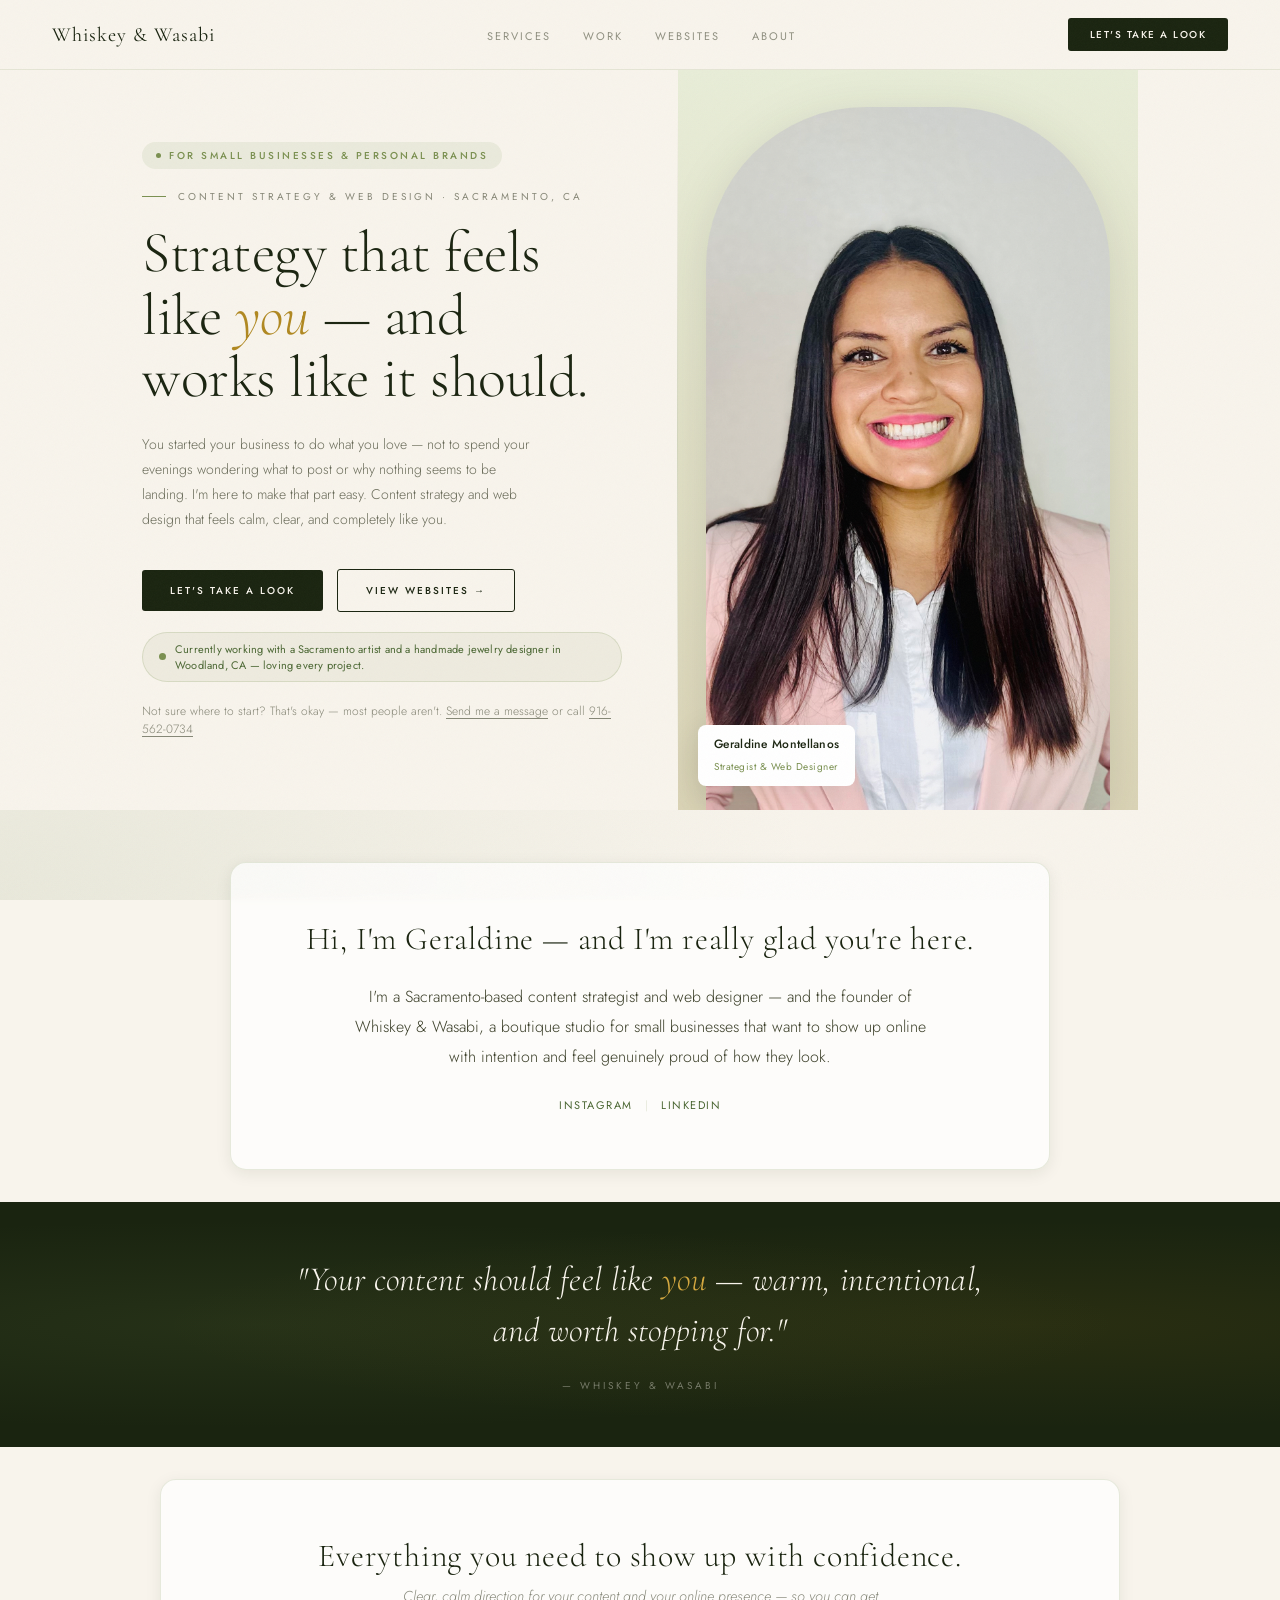
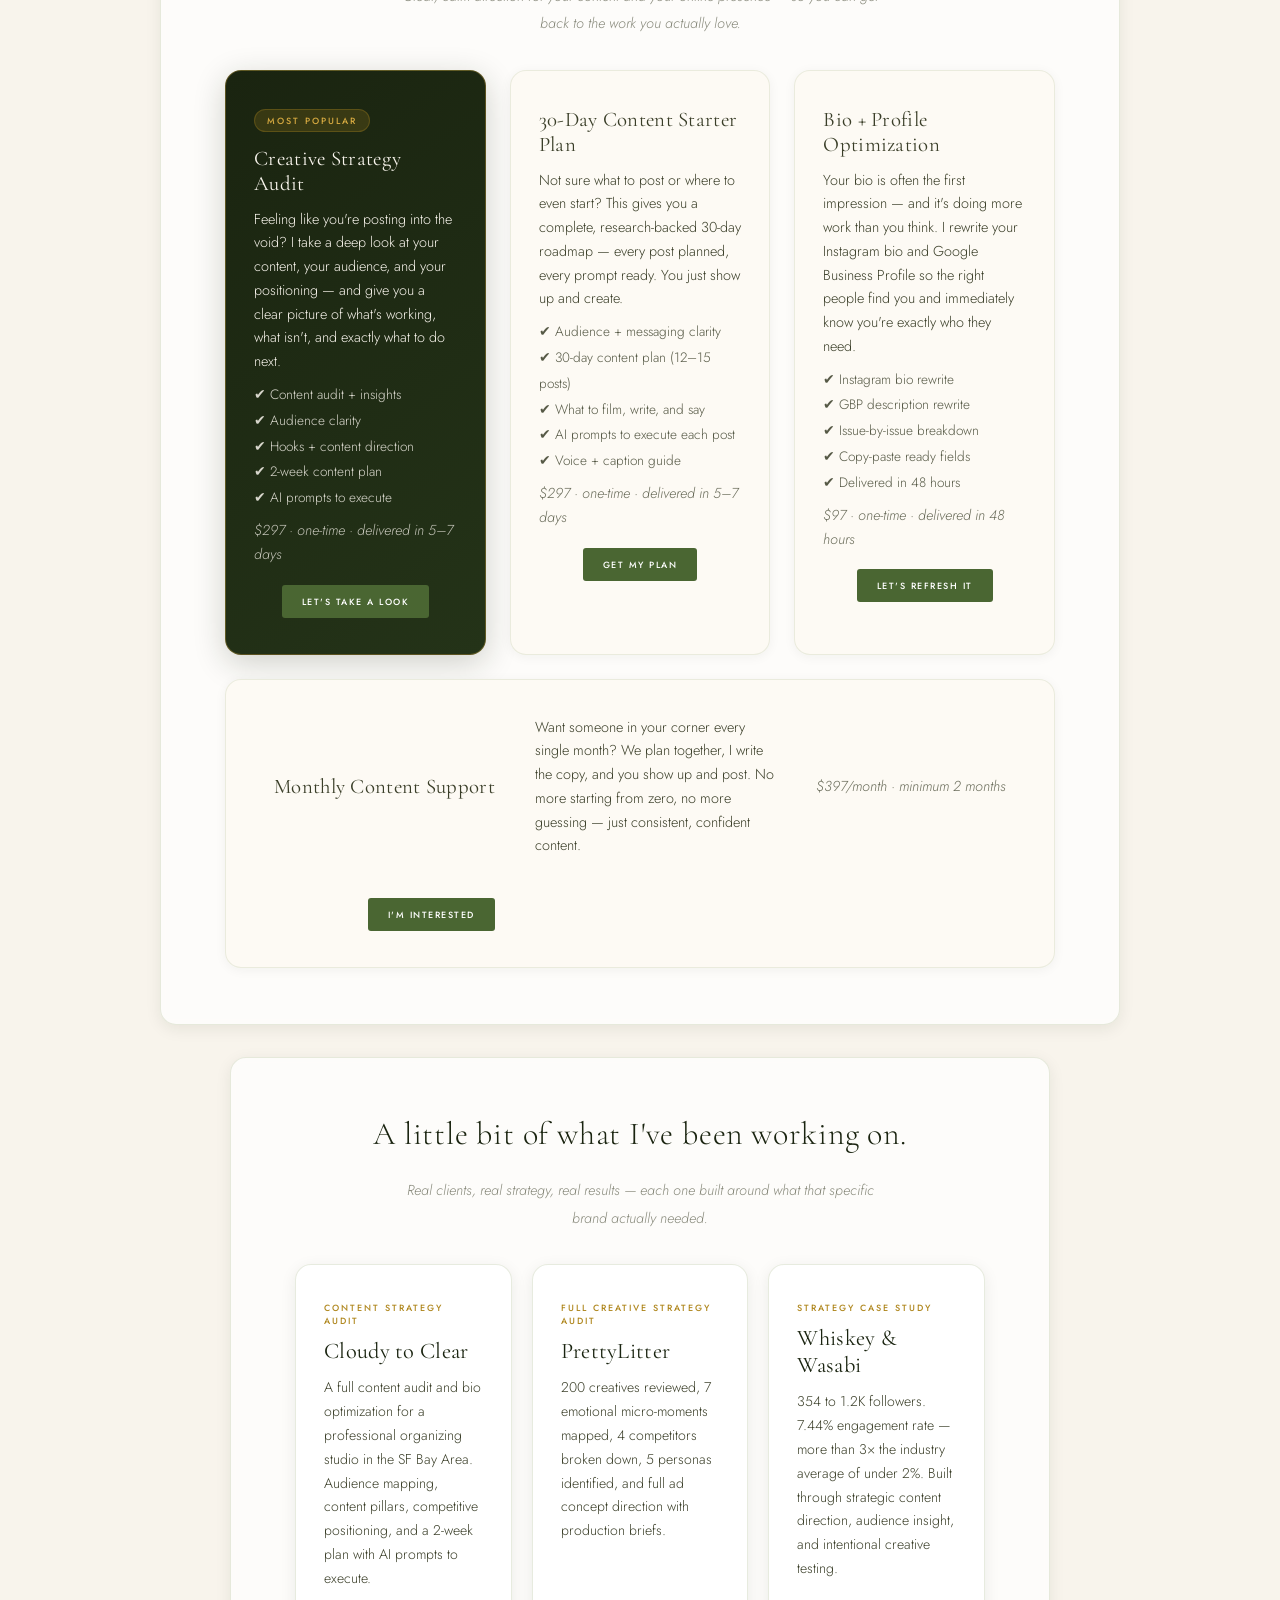
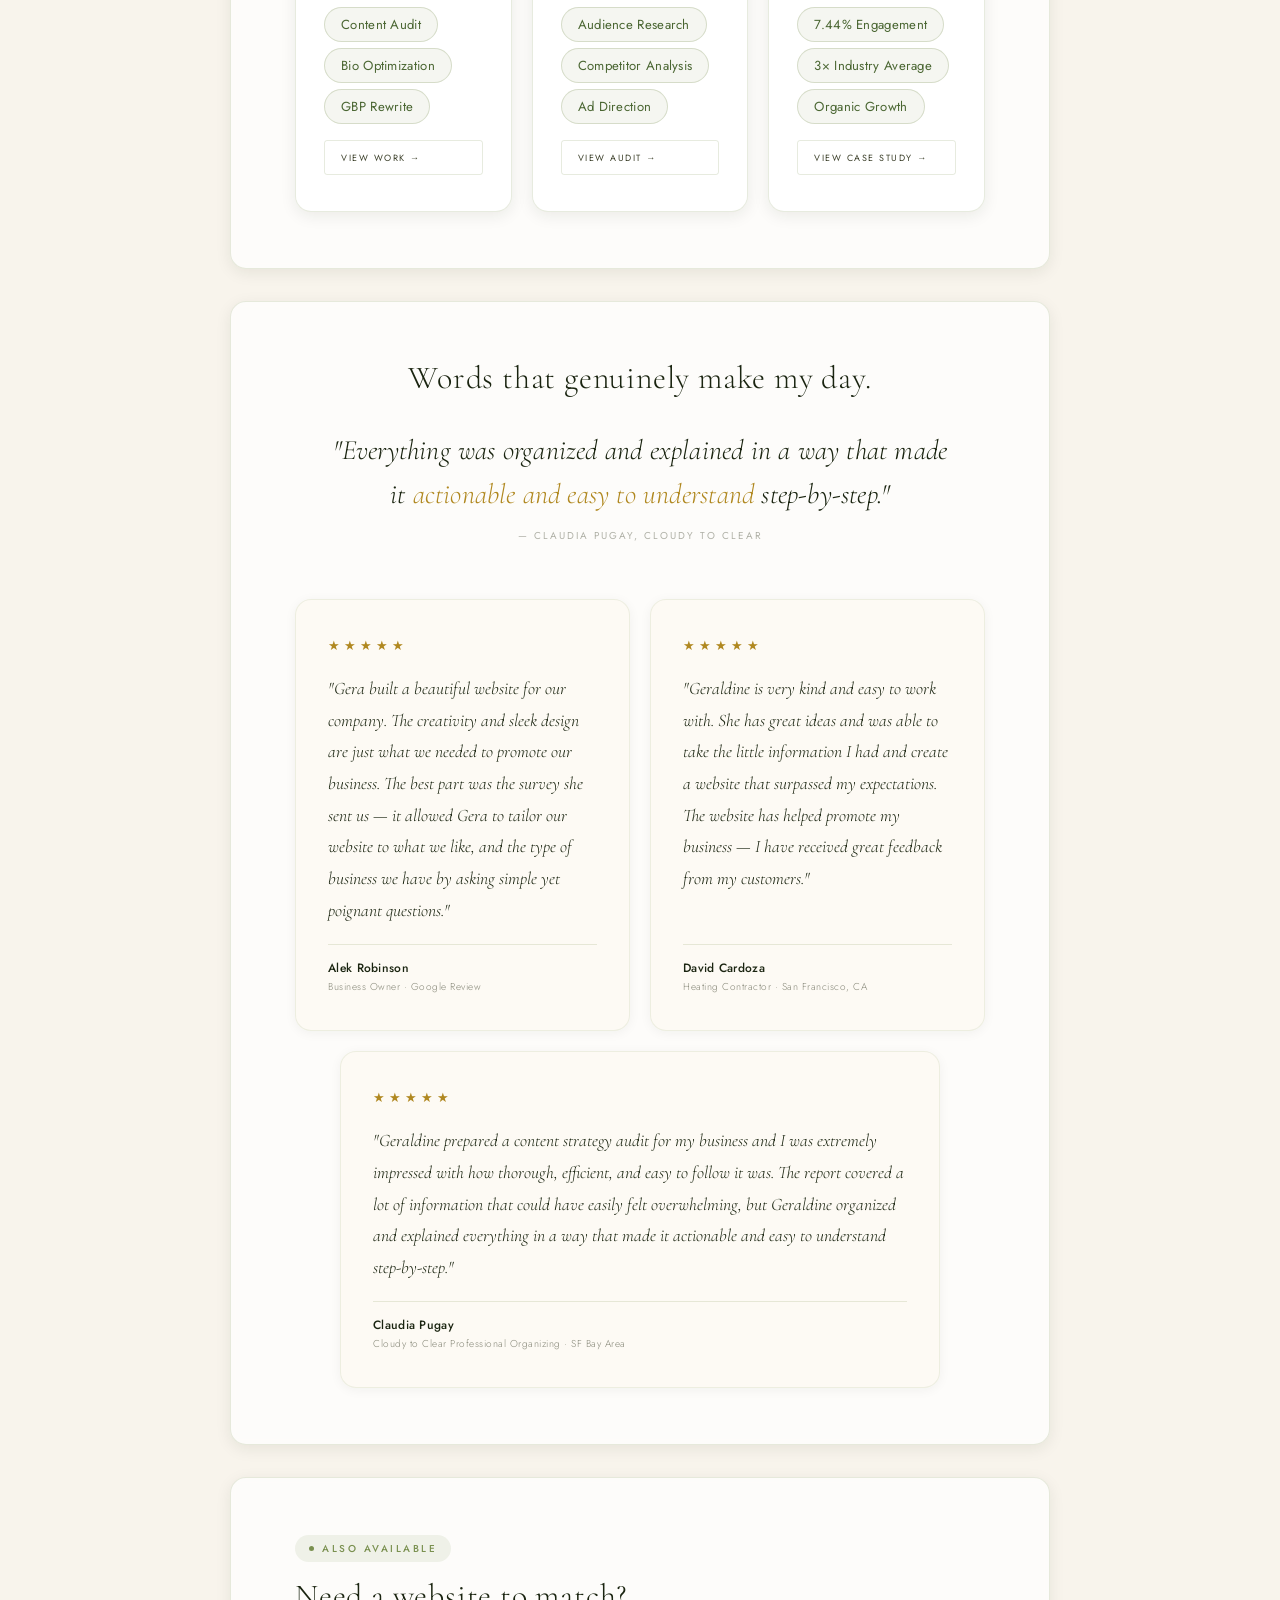
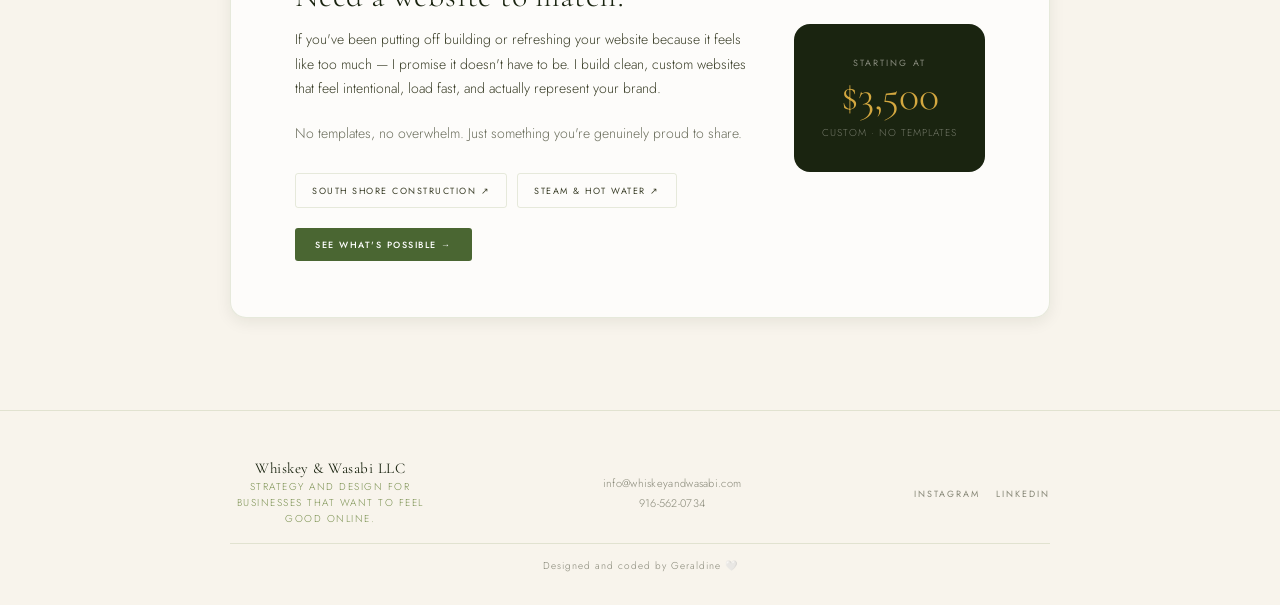
==== index.html @ 9018211c "Add Google Analytics to all pages" ====
<!doctype html>
<html lang="en">
<head>
  <script type="application/ld+json">
    {
      "@context": "https://schema.org",
      "@type": "LocalBusiness",
      "name": "Whiskey & Wasabi LLC",
      "description": "Boutique content strategy studio and web design based in Sacramento, CA.      "url": "https://whiskeyandwasabi.com",
      "telephone": "+19165620734",
      "email": "info@whiskeyandwasabi.com",
      "address": {
        "@type": "PostalAddress",
        "addressLocality": "Sacramento",
        "addressRegion": "CA",
        "addressCountry": "US"
      },
      "founder": {
        "@type": "Person",
        "name": "Geraldine Montellanos"
      },
      "serviceArea": {
        "@type": "GeoCircle",
        "description": "Sacramento, Woodland, Bay Area, and nationwide remote"
      },
      "hasOfferCatalog": {
        "@type": "OfferCatalog",
        "name": "Services",
        "itemListElement": [
          {"@type": "Offer", "itemOffered": {"@type": "Service", "name": "Creative Strategy Audit", "price": "297", "priceCurrency": "USD"}},
          {"@type": "Offer", "itemOffered": {"@type": "Service", "name": "30-Day Content Starter Plan", "price": "297", "priceCurrency": "USD"}},
          {"@type": "Offer", "itemOffered": {"@type": "Service", "name": "Bio + Profile Optimization", "price": "97", "priceCurrency": "USD"}},
          {"@type": "Offer", "itemOffered": {"@type": "Service", "name": "Custom Website Design", "price": "3500", "priceCurrency": "USD"}}
        ]
      },
      "aggregateRating": {
        "@type": "AggregateRating",
        "ratingValue": "5",
        "reviewCount": "3"
      }
    }
    </script>
    
  <!-- Google Analytics -->
  <script async src="https://www.googletagmanager.com/gtag/js?id=G-5S310H4D9G"></script>
  <script>
    window.dataLayer = window.dataLayer || [];
    function gtag() { dataLayer.push(arguments); }
    gtag('js', new Date());
    gtag('config', 'G-5S310H4D9G');
  </script>

  <meta charset="UTF-8">
  <meta name="viewport" content="width=device-width, initial-scale=1.0">
  <title>Whiskey &amp; Wasabi — Content Strategy &amp; Web Design Studio | Sacramento, CA</title>

  <meta name="description" content="Geraldine Montellanos is a content strategist and web designer helping small businesses show up online with clarity and confidence. Services include content strategy audits, 30-day content plans, Instagram bio optimization, Google Business Profile rewrites, and custom HTML website design. Based in Sacramento, CA — serving local businesses in Sacramento, Woodland, the Bay Area, and clients remotely nationwide.">
  <meta name="keywords" content="content strategist Sacramento, web designer Sacramento, content strategy audit, social media strategy for small business, 30-day content plan, Instagram bio optimization, Google Business Profile optimization, custom website design Sacramento, small business web designer, content strategy Sacramento CA, web design Woodland CA, Sacramento content strategy studio, content direction, creative strategy, small business marketing Sacramento">
  <meta name="author" content="Geraldine Montellanos">
  <meta name="robots" content="index, follow">
  <link rel="canonical" href="https://whiskeyandwasabi.com/">

  <meta property="og:title" content="Whiskey & Wasabi — Content Strategy &amp; Web Design Studio">
  <meta property="og:description" content="Warm, clear, and thoughtful content strategy and web design for small businesses. Based in Sacramento, CA — serving clients nationwide.">
  <meta property="og:image" content="https://whiskeyandwasabi.com/images/geraldine.jpg">
  <meta property="og:url" content="https://whiskeyandwasabi.com/">
  <meta property="og:type" content="website">
  <meta property="og:site_name" content="Whiskey & Wasabi">

  <meta name="twitter:card" content="summary_large_image">
  <meta name="twitter:title" content="Whiskey & Wasabi — Content Strategy &amp; Web Design Studio">
  <meta name="twitter:description" content="Warm, clear content strategy and web design for small businesses. Based in Sacramento, CA.">
  <meta name="twitter:image" content="https://whiskeyandwasabi.com/images/geraldine.jpg">

  <link rel="stylesheet" href="css/master.css">
  <link href="https://fonts.googleapis.com/css2?family=Cormorant+Garamond:ital,wght@0,300;0,400;0,600;1,300;1,400;1,600&family=Jost:wght@200;300;400;500;600&display=swap" rel="stylesheet">
  <link rel="icon" href="images/favicon.png" type="image/png">
</head>

<body>
  <div class="page-loader" id="pageLoader">
    <p class="loader-logo">Whiskey &amp; Wasabi</p>
    <div class="loader-line"></div>
    <p class="loader-tagline">Content Strategy &amp; Web Design</p>
  </div>
  <!-- Nav -->
  <nav class="nav">
    <a href="index.html" class="nav-logo">Whiskey &amp; Wasabi</a>
    <ul class="nav-links">
      <li><a href="#services">Services</a></li>
      <li><a href="#work">Work</a></li>
      <li><a href="websites/">Websites</a></li>
      <li><a href="#welcome">About</a></li>
    </ul>
    <a href="https://forms.gle/ZJWmmA3vGbg9NNjC9" target="_blank" rel="noopener" class="nav-cta">Let's Take a Look</a>
  </nav>

  <!-- Hero -->
  <header class="header">
    <div class="hero-split">

      <div class="hero-text">
        <div class="tag-pill">
          <span class="dot"></span> For Small Businesses &amp; Personal Brands
        </div>
        <span class="eyebrow">Content Strategy &amp; Web Design · Sacramento, CA</span>
        <h1>Strategy that feels<br>like <em>you</em> — and<br>works like it should.</h1>
        <p class="hero-sub">
          You started your business to do what you love — not to spend your evenings
          wondering what to post or why nothing seems to be landing. I'm here to
          make that part easy. Content strategy and web design that feels calm,
          clear, and completely like you.
        </p>
        <div class="hero-buttons">
          <a href="https://forms.gle/ZJWmmA3vGbg9NNjC9" target="_blank" rel="noopener" class="btn-primary">Let's Take a Look</a>
          <a href="websites/" class="btn-outline-dark">View Websites →</a>
        </div>
        <div class="momentum-note">
          <span class="momentum-dot"></span>
          Currently working with a Sacramento artist and a handmade jewelry designer in Woodland, CA — loving every project.
        </div>
        <p class="hero-note">
          Not sure where to start? That's okay — most people aren't.
          <a href="mailto:info@whiskeyandwasabi.com?subject=Quick%20Question">Send me a message</a> or call <a href="tel:9165620734">916-562-0734</a>
        </p>
      </div>

      <div class="hero-photo">
        <img src="images/geraldine.jpg" alt="Geraldine Montellanos — Content Strategist &amp; Web Designer based in Sacramento CA">
        <div class="name-tag">
          <strong>Geraldine Montellanos</strong>
          <span>Strategist &amp; Web Designer</span>
        </div>
      </div>

    </div>
  </header>

  <main class="main">

    <!-- About -->
    <section class="box" id="welcome">
      <h2 class="welcome">Hi, I'm Geraldine — and I'm really glad you're here.</h2>
      <div class="paragraph">
        I'm a Sacramento-based content strategist and web designer — and the founder of Whiskey & Wasabi, a boutique studio for small businesses that want to show up online with intention and feel genuinely proud of how they look.</div>
      <div class="social-links">
        <a href="https://instagram.com/geraldinemontellanos" target="_blank" rel="noopener">Instagram</a>
        <span class="divider">|</span>
        <a href="https://www.linkedin.com/in/geraldine-montellanos-722b462b3" target="_blank" rel="noopener">LinkedIn</a>
      </div>
    </section>
    <div class="quote-strip">
      <blockquote>
        "Your content should feel like <em>you</em> — warm, intentional,<br>and worth stopping for."
      </blockquote>
      <cite>— Whiskey &amp; Wasabi</cite>
    </div>
    <!-- Services -->
    <section class="services" id="services">
      <div class="services-container">
        <h2 class="welcome">Everything you need to show up with confidence.</h2>
        <p class="paragraph subtext">
          Clear, calm direction for your content and your online presence — so you can get back to the work you actually love.
        </p>
        <div class="packages">

          <div class="package highlight">
            <div class="badge">Most Popular</div>
            <h3>Creative Strategy Audit</h3>
            <p>Feeling like you're posting into the void? I take a deep look at your content, your audience, and your positioning — and give you a clear picture of what's working, what isn't, and exactly what to do next.</p>
            <p class="checklist">
              ✔ Content audit + insights<br>
              ✔ Audience clarity<br>
              ✔ Hooks + content direction<br>
              ✔ 2-week content plan<br>
              ✔ AI prompts to execute
            </p>
            <p class="package-note">$297 · one-time · delivered in 5–7 days</p>
            <div class="package-buttons">
              <a href="https://forms.gle/ZJWmmA3vGbg9NNjC9" target="_blank" rel="noopener" class="btn-package-primary">Let's Take a Look</a>
            </div>
          </div>

          <div class="package">
            <h3>30-Day Content Starter Plan</h3>
            <p>Not sure what to post or where to even start? This gives you a complete, research-backed 30-day roadmap — every post planned, every prompt ready. You just show up and create.</p>
            <p class="checklist">
              ✔ Audience + messaging clarity<br>
              ✔ 30-day content plan (12–15 posts)<br>
              ✔ What to film, write, and say<br>
              ✔ AI prompts to execute each post<br>
              ✔ Voice + caption guide
            </p>
            <p class="package-note">$297 · one-time · delivered in 5–7 days</p>
            <div class="package-buttons">
              <a href="https://forms.gle/4HX5rk4W6iGX9PcTA" target="_blank" rel="noopener" class="btn-package-primary">Get My Plan</a>
            </div>
          </div>

          <div class="package">
            <h3>Bio + Profile Optimization</h3>
            <p>Your bio is often the first impression — and it's doing more work than you think. I rewrite your Instagram bio and Google Business Profile so the right people find you and immediately know you're exactly who they need.</p>
            <p class="checklist">
              ✔ Instagram bio rewrite<br>
              ✔ GBP description rewrite<br>
              ✔ Issue-by-issue breakdown<br>
              ✔ Copy-paste ready fields<br>
              ✔ Delivered in 48 hours
            </p>
            <p class="package-note">$97 · one-time · delivered in 48 hours</p>
            <div class="package-buttons">
              <a href="https://forms.gle/pCAesGhUM1mY4GKF7" target="_blank" rel="noopener" class="btn-package-primary">Let's Refresh It</a>
            </div>
          </div>

          <div class="package">
            <h3>Monthly Content Support</h3>
            <p>Want someone in your corner every single month? We plan together, I write the copy, and you show up and post. No more starting from zero, no more guessing — just consistent, confident content.</p>
            <p class="checklist">
              ✔ Monthly strategy + content plan<br>
              ✔ Captions written in your voice<br>
              ✔ Hooks for every post<br>
              ✔ Monthly strategy check-in call<br>
              ✔ Ongoing performance adjustments
            </p>
            <p class="package-note">$397/month · minimum 2 months</p>
            <div class="package-buttons">
              <a href="https://forms.gle/ZJWmmA3vGbg9NNjC9" target="_blank" rel="noopener" class="btn-package-primary">I'm Interested</a>
            </div>
          </div>

        </div>
      </div>
    </section>

    <!-- Work -->
    <section class="box" id="work">
      <h2 class="welcome">A little bit of what I've been working on.</h2>
      <p class="paragraph subtext">Real clients, real strategy, real results — each one built around what that specific brand actually needed.</p>
      <div class="work-grid">

        <div class="work-card">
          <div class="work-card-label">Content Strategy Audit</div>
          <h3 class="work-card-title">Cloudy to Clear</h3>
          <p class="work-card-desc">A full content audit and bio optimization for a professional organizing studio in the SF Bay Area. Audience mapping, content pillars, competitive positioning, and a 2-week plan with AI prompts to execute.</p>
          <div class="work-card-tags">
            <span class="strategy-pill">Content Audit</span>
            <span class="strategy-pill">Bio Optimization</span>
            <span class="strategy-pill">GBP Rewrite</span>
          </div>
          <a href="cloudy-to-clear.html" class="btn-package-secondary" style="display:inline-block; margin-top:16px;">View Work →</a>
        </div>

        <div class="work-card">
          <div class="work-card-label">Full Creative Strategy Audit</div>
          <h3 class="work-card-title">PrettyLitter</h3>
          <p class="work-card-desc">200 creatives reviewed, 7 emotional micro-moments mapped, 4 competitors broken down, 5 personas identified, and full ad concept direction with production briefs.</p>
          <div class="work-card-tags">
            <span class="strategy-pill">Audience Research</span>
            <span class="strategy-pill">Competitor Analysis</span>
            <span class="strategy-pill">Ad Direction</span>
          </div>
          <a href="pretty-litter.html" class="btn-package-secondary" style="display:inline-block; margin-top:16px;">View Audit →</a>
        </div>

        <div class="work-card">
          <div class="work-card-label">Strategy Case Study</div>
          <h3 class="work-card-title">Whiskey &amp; Wasabi</h3>
          <p class="work-card-desc">354 to 1.2K followers. 7.44% engagement rate — more than 3× the industry average of under 2%. Built through strategic content direction, audience insight, and intentional creative testing.</p>
          <div class="work-card-tags">
            <span class="strategy-pill">7.44% Engagement</span>
            <span class="strategy-pill">3× Industry Average</span>
            <span class="strategy-pill">Organic Growth</span>
          </div>
          <a href="case-study.html" class="btn-package-secondary" style="display:inline-block; margin-top:16px;">View Case Study →</a>
        </div>

      </div>
    </section>

    <!-- Testimonials -->
    <section class="box" id="testimonials">
      <h2 class="welcome">Words that genuinely make my day.</h2>
      <div class="pull-quote">
        <p>"Everything was organized and explained in a way that made it <em>actionable and easy to understand</em> step-by-step."</p>
        <span class="pull-quote-attr">— Claudia Pugay, Cloudy to Clear</span>
      </div>
      <div class="testimonial-grid">

        <div class="testimonial-card">
          <div class="testimonial-stars">★★★★★</div>
          <p class="testimonial-quote">"Gera built a beautiful website for our company. The creativity and sleek design are just what we needed to promote our business. The best part was the survey she sent us — it allowed Gera to tailor our website to what we like, and the type of business we have by asking simple yet poignant questions."</p>
          <div class="testimonial-author">
            <p class="testimonial-name">Alek Robinson</p>
            <p class="testimonial-title">Business Owner · Google Review</p>
          </div>
        </div>

        <div class="testimonial-card">
          <div class="testimonial-stars">★★★★★</div>
          <p class="testimonial-quote">"Geraldine is very kind and easy to work with. She has great ideas and was able to take the little information I had and create a website that surpassed my expectations. The website has helped promote my business — I have received great feedback from my customers."</p>
          <div class="testimonial-author">
            <p class="testimonial-name">David Cardoza</p>
            <p class="testimonial-title">Heating Contractor · San Francisco, CA</p>
          </div>
        </div>

        <div class="testimonial-card">
          <div class="testimonial-stars">★★★★★</div>
          <p class="testimonial-quote">"Geraldine prepared a content strategy audit for my business and I was extremely impressed with how thorough, efficient, and easy to follow it was. The report covered a lot of information that could have easily felt overwhelming, but Geraldine organized and explained everything in a way that made it actionable and easy to understand step-by-step."</p>
          <div class="testimonial-author">
            <p class="testimonial-name">Claudia Pugay</p>
            <p class="testimonial-title">Cloudy to Clear Professional Organizing · SF Bay Area</p>
          </div>
        </div>

      </div>
    </section>

    <!-- Web Design Teaser -->
    <section class="box" id="web-design">
      <div class="web-design-inner">
        <div class="web-design-text">
          <div class="tag-pill" style="margin-bottom:14px;">
            <span class="dot"></span> Also Available
          </div>
          <h2 class="welcome" style="text-align:left; margin-bottom:12px;">Need a website to match?</h2>
          <p style="font-size:14px; font-weight:300; line-height:1.75; color:var(--text); margin-bottom:20px;">
            If you've been putting off building or refreshing your website because it feels like too much — I promise it doesn't have to be. I build clean, custom websites that feel intentional, load fast, and actually represent your brand.
          </p>
          <p style="font-size:14px; font-weight:300; line-height:1.75; color:var(--text); margin-bottom:28px; opacity:0.75;">
            No templates, no overwhelm. Just something you're genuinely proud to share.
          </p>
          <div style="display:flex; gap:10px; flex-wrap:wrap; margin-bottom:20px;">
            <a href="https://southshore2019.com" target="_blank" rel="noopener" class="btn-package-secondary">South Shore Construction ↗</a>
            <a href="https://steamandhotwater.com" target="_blank" rel="noopener" class="btn-package-secondary">Steam &amp; Hot Water ↗</a>
          </div>
          <a href="websites/" class="btn-package-primary">See what's possible →</a>
        </div>
        <div class="web-design-price">
          <div class="price-block">
            <p class="price-label">Starting at</p>
            <p class="price-number">$3,500</p>
            <p class="price-sub">Custom · No templates</p>
          </div>
        </div>
      </div>
    </section>

  </main>

  <footer class="footer">
    <div class="footer-inner">
      <div class="footer-brand">
        <p class="footer-name">Whiskey &amp; Wasabi LLC</p>
        <p class="footer-tagline">Strategy and design for businesses that want to feel good online.</p>
      </div>
      <div class="footer-contact">
        <a href="mailto:info@whiskeyandwasabi.com">info@whiskeyandwasabi.com</a>
        <a href="tel:9165620734">916-562-0734</a>
      </div>
      <div class="footer-links-row">
        <a href="https://instagram.com/geraldinemontellanos" target="_blank" rel="noopener">Instagram</a>
        <a href="https://www.linkedin.com/in/geraldine-montellanos-722b462b3" target="_blank" rel="noopener">LinkedIn</a>
      </div>
    </div>
    <p class="footer-credit">Designed and coded by Geraldine 🤍</p>
  </footer>

  <script src="js/main.js"></script>
  <script>
    window.addEventListener('load', function() {
      const loader = document.getElementById('pageLoader');
      setTimeout(function() {
        loader.classList.add('hidden');
      }, 1400);
    });
  </script>
</body>
</html>
---- css/master.css ----
/* ============================================
   WHISKEY & WASABI — master.css
   Palette: Sage + Honey Marble
   Fonts: Cormorant Garamond (display) + Jost (body)
   ============================================ */

/* -----------------------------
   CSS Variables
----------------------------- */
:root {
  --cream:       #F8F4EC;
  --cream-dark:  #EFE9DC;
  --sage:        #7A9050;
  --sage-light:  #a8be80;
  --sage-dark:   #4a6632;
  --honey:       #B08820;
  --honey-light: #D4A840;
  --dark:        #1a2410;
  --text:        #3a3e28;
  --muted:       rgba(58, 62, 40, 0.6);
  --card-bg:     rgba(255, 255, 255, 0.72);
  --card-border: rgba(122, 144, 80, 0.18);
  --shadow-sm:   0 4px 16px rgba(26, 36, 16, 0.08);
  --shadow-md:   0 8px 32px rgba(26, 36, 16, 0.12);
  --shadow-lg:   0 20px 60px rgba(26, 36, 16, 0.14);
  --radius:      16px;
  --radius-sm:   8px;
}

/* -----------------------------
   Global Reset
----------------------------- */
*, *::before, *::after {
  box-sizing: border-box;
  margin: 0;
  padding: 0;
}

/* -----------------------------
   Base
----------------------------- */
html { scroll-behavior: smooth; }

body {
  font-family: 'Jost', sans-serif;
  font-weight: 300;
  background-color: var(--cream);
  background-image:
    radial-gradient(ellipse at 95% 0%, rgba(180, 160, 80, 0.14) 0%, transparent 40%),
    radial-gradient(ellipse at 0% 100%, rgba(100, 130, 70, 0.1) 0%, transparent 45%);
  background-attachment: fixed;
  color: var(--text);
  display: flex;
  flex-direction: column;
  min-height: 100vh;
  position: relative;
}

a { color: inherit; text-decoration: none; }

/* -----------------------------
   Paper Texture Overlay
----------------------------- */
body::before {
  content: '';
  position: fixed;
  inset: 0;
  pointer-events: none;
  z-index: 9998;
  opacity: 0.032;
  background-image: url("data:image/svg+xml,%3Csvg viewBox='0 0 512 512' xmlns='http://www.w3.org/2000/svg'%3E%3Cfilter id='grain'%3E%3CfeTurbulence type='fractalNoise' baseFrequency='0.75' numOctaves='4' stitchTiles='stitch'/%3E%3C/filter%3E%3Crect width='100%25' height='100%25' filter='url(%23grain)'/%3E%3C/svg%3E");
  background-size: 256px;
  background-repeat: repeat;
}

/* -----------------------------
   Page Loader
----------------------------- */
.page-loader {
  position: fixed;
  inset: 0;
  background: #F8F4EC;
  z-index: 9999;
  display: flex;
  flex-direction: column;
  align-items: center;
  justify-content: center;
  gap: 12px;
  transition: opacity 0.6s ease, visibility 0.6s ease;
}

.page-loader.hidden {
  opacity: 0;
  visibility: hidden;
  pointer-events: none;
}

.loader-logo {
  font-family: 'Cormorant Garamond', serif;
  font-size: 28px;
  font-weight: 300;
  color: #1a2410;
  letter-spacing: 2px;
  opacity: 0;
  animation: loaderFadeIn 0.8s ease 0.2s forwards;
}

.loader-tagline {
  font-family: 'Jost', sans-serif;
  font-size: 9px;
  font-weight: 400;
  letter-spacing: 4px;
  text-transform: uppercase;
  color: #7A9050;
  opacity: 0;
  animation: loaderFadeIn 0.8s ease 0.5s forwards;
}

.loader-line {
  width: 0;
  height: 1px;
  background: linear-gradient(to right, #7A9050, #B08820);
  animation: loaderLine 0.8s ease 0.3s forwards;
  margin-top: 4px;
}

@keyframes loaderFadeIn {
  from { opacity: 0; transform: translateY(6px); }
  to   { opacity: 1; transform: translateY(0); }
}

@keyframes loaderLine {
  from { width: 0; }
  to   { width: 120px; }
}

/* -----------------------------
   Navigation
----------------------------- */
.nav {
  display: flex;
  align-items: center;
  justify-content: space-between;
  padding: 18px 52px;
  background: var(--cream);
  border-bottom: 1px solid rgba(122, 144, 80, 0.15);
  position: sticky;
  top: 0;
  z-index: 100;
  backdrop-filter: blur(8px);
}

.nav-logo {
  font-family: 'Cormorant Garamond', serif;
  font-size: 20px;
  font-weight: 400;
  letter-spacing: 1px;
  color: var(--dark);
}

.nav-links {
  display: flex;
  gap: 32px;
  list-style: none;
}

.nav-links a {
  font-size: 11px;
  font-weight: 400;
  letter-spacing: 2px;
  text-transform: uppercase;
  color: var(--text);
  opacity: 0.55;
  transition: opacity 0.2s;
}

.nav-links a:hover { opacity: 1; }

.nav-cta {
  font-size: 10px;
  font-weight: 500;
  letter-spacing: 1.5px;
  text-transform: uppercase;
  padding: 9px 22px;
  background: var(--dark);
  color: var(--cream);
  border-radius: 3px;
  transition: background 0.2s, transform 0.2s;
}

.nav-cta:hover {
  background: var(--sage-dark);
  transform: translateY(-1px);
}

/* -----------------------------
   Hero Split
----------------------------- */
.header {
  width: 100%;
  background: var(--cream);
}

.hero-split {
  display: grid;
  grid-template-columns: 1fr 460px;
  min-height: 560px;
  max-width: 1100px;
  margin: 0 auto;
  padding: 0 52px;
  gap: 0;
}

.hero-text {
  padding: 72px 52px 72px 0;
  display: flex;
  flex-direction: column;
  justify-content: center;
  position: relative;
}

.hero-text::after {
  content: '';
  position: absolute;
  top: 40px;
  bottom: 40px;
  right: 0;
  width: 1px;
  background: linear-gradient(to bottom, transparent, rgba(122,144,80,0.3), transparent);
}

.tag-pill {
  display: inline-flex;
  align-items: center;
  gap: 8px;
  font-size: 10px;
  font-weight: 500;
  letter-spacing: 2.5px;
  text-transform: uppercase;
  color: var(--sage);
  background: rgba(122, 144, 80, 0.1);
  padding: 6px 14px;
  border-radius: 30px;
  margin-bottom: 20px;
  width: fit-content;
}

.dot {
  width: 5px;
  height: 5px;
  background: var(--sage);
  border-radius: 50%;
  display: inline-block;
}

.eyebrow {
  font-size: 10px;
  font-weight: 400;
  letter-spacing: 3px;
  text-transform: uppercase;
  color: var(--muted);
  margin-bottom: 18px;
  display: flex;
  align-items: center;
  gap: 12px;
}

.eyebrow::before {
  content: '';
  display: block;
  width: 24px;
  height: 1px;
  background: var(--sage);
  flex-shrink: 0;
}

.hero-text h1 {
  font-family: 'Cormorant Garamond', serif;
  font-size: 58px;
  font-weight: 300;
  line-height: 1.08;
  color: var(--dark);
  margin-bottom: 22px;
  letter-spacing: -0.5px;
}

.hero-text h1 em {
  font-style: italic;
  color: var(--honey);
  font-weight: 300;
}

.hero-sub {
  font-size: 14px;
  font-weight: 300;
  line-height: 1.8;
  color: var(--text);
  opacity: 0.75;
  max-width: 400px;
  margin-bottom: 36px;
}

.hero-buttons {
  display: flex;
  gap: 14px;
  flex-wrap: wrap;
  align-items: center;
  margin-bottom: 20px;
}

.hero-buttons .btn-ghost {
  opacity: 0.75;
  padding: 13px 4px;
  border-bottom: 1px solid var(--text);
}

.hero-buttons .btn-ghost:hover {
  opacity: 1;
  color: var(--sage-dark);
  border-bottom-color: var(--sage-dark);
}

.hero-note {
  font-size: 12px;
  color: var(--muted);
  margin-top: 4px;
}

.hero-note a {
  text-decoration: underline;
  text-underline-offset: 3px;
  transition: color 0.2s;
}

.hero-note a:hover { color: var(--sage-dark); }

.hero-secondary-link {
  font-size: 11px;
  font-weight: 300;
  color: var(--muted);
  margin-bottom: 16px;
  letter-spacing: 0.3px;
}

.hero-secondary-link a {
  text-decoration: underline;
  text-underline-offset: 3px;
  color: var(--sage-dark);
  transition: color 0.2s;
}

.hero-secondary-link a:hover { color: var(--honey); }

/* Hero photo panel */
.hero-photo {
  position: relative;
  display: flex;
  align-items: flex-end;
  justify-content: center;
  overflow: hidden;
  background: linear-gradient(180deg, #E8EDD8 0%, #DDD6B8 100%);
}

.hero-photo img {
  width: 88%;
  height: 95%;
  object-fit: cover;
  object-position: top center;
  border-radius: 160px 160px 0 0;
  position: absolute;
  bottom: 0;
  filter: drop-shadow(0 10px 24px rgba(26,36,16,0.12));
}

.name-tag {
  position: absolute;
  bottom: 24px;
  left: 20px;
  background: white;
  border-radius: var(--radius-sm);
  padding: 10px 16px;
  box-shadow: var(--shadow-md);
  z-index: 2;
}

.name-tag strong {
  display: block;
  font-size: 12px;
  font-weight: 500;
  color: var(--dark);
  letter-spacing: 0.3px;
}

.name-tag span {
  font-size: 10px;
  color: var(--sage);
  letter-spacing: 0.5px;
  font-weight: 400;
}

/* -----------------------------
   Momentum Note
----------------------------- */
.momentum-note {
  display: flex;
  align-items: center;
  gap: 9px;
  font-size: 11px;
  font-weight: 400;
  color: var(--sage-dark);
  background: rgba(122, 144, 80, 0.08);
  border: 1px solid rgba(122, 144, 80, 0.2);
  border-radius: 30px;
  padding: 8px 16px;
  width: fit-content;
  max-width: 480px;
  margin-bottom: 16px;
  letter-spacing: 0.2px;
}

.momentum-dot {
  width: 7px;
  height: 7px;
  background: var(--sage);
  border-radius: 50%;
  flex-shrink: 0;
  animation: pulse-dot 2s ease-in-out infinite;
}

@keyframes pulse-dot {
  0%, 100% { opacity: 1; transform: scale(1); }
  50%       { opacity: 0.5; transform: scale(0.8); }
}

/* -----------------------------
   Inner Page Hero
----------------------------- */
.inner-hero {
  background: var(--cream);
  border-bottom: 1px solid rgba(122, 144, 80, 0.12);
  padding: 60px 52px 56px;
  text-align: center;
}

.inner-hero-content {
  max-width: 660px;
  margin: 0 auto;
  display: flex;
  flex-direction: column;
  align-items: center;
  animation: fadeIn 0.7s cubic-bezier(.16,1,.3,1) both;
}

.inner-title {
  font-family: 'Cormorant Garamond', serif;
  font-size: 52px;
  font-weight: 300;
  color: var(--dark);
  line-height: 1.1;
  letter-spacing: -0.3px;
  margin-bottom: 14px;
}

.inner-subtitle {
  font-size: 13px;
  font-weight: 300;
  color: var(--muted);
  letter-spacing: 0.3px;
  line-height: 1.6;
  margin-bottom: 32px;
}

.inner-hero .tag-pill { margin-bottom: 16px; }
.inner-hero .hero-buttons { justify-content: center; margin-bottom: 16px; }
.inner-hero .hero-note { text-align: center; }

/* -----------------------------
   Main / Content Area
----------------------------- */
.main { flex: 1; padding: 20px 0 60px; }

/* -----------------------------
   Shared Containers
----------------------------- */
.box,
.services {
  width: 100%;
  max-width: 820px;
  margin: 32px auto;
  padding: 56px 64px;
  border-radius: var(--radius);
  background: var(--card-bg);
  border: 1px solid var(--card-border);
  box-shadow: var(--shadow-sm);
  backdrop-filter: blur(4px);
}

.services { max-width: 960px; }
.services-container h2 { margin-bottom: 8px; }

/* -----------------------------
   Section Titles
----------------------------- */
.section-title,
.welcome {
  font-family: 'Cormorant Garamond', serif;
  font-size: 2rem;
  font-weight: 300;
  color: var(--dark);
  text-align: center;
  margin-bottom: 24px;
  letter-spacing: 0.8px;
}

/* -----------------------------
   Paragraph
----------------------------- */
.paragraph {
  max-width: 600px;
  margin: 0 auto;
  font-size: 1rem;
  font-weight: 300;
  line-height: 1.9;
  text-align: center;
  color: var(--text);
}

.paragraph p { margin-bottom: 1.2rem; }
.paragraph em { font-style: italic; color: var(--honey); }

.paragraph.subtext {
  font-size: 0.9rem;
  font-style: italic;
  max-width: 480px;
  margin: 0 auto 32px;
  color: var(--muted);
  font-weight: 300;
}

/* -----------------------------
   Social Links
----------------------------- */
.social-links {
  text-align: center;
  margin-top: 24px;
  display: flex;
  align-items: center;
  justify-content: center;
  gap: 12px;
  font-size: 11px;
  font-weight: 400;
  letter-spacing: 1.5px;
  text-transform: uppercase;
}

.social-links a {
  color: var(--sage-dark);
  transition: color 0.2s, letter-spacing 0.2s;
}

.social-links a:hover { color: var(--honey); letter-spacing: 2px; }
.social-links .divider { color: var(--card-border); }

/* -----------------------------
   Packages
----------------------------- */
.packages {
  display: grid;
  grid-template-columns: repeat(3, 1fr);
  gap: 24px;
  margin-top: 8px;
}

.package {
  background: #FDFAF4;
  border: 1px solid rgba(122,144,80,0.14);
  padding: 36px 28px;
  width: 100%;
  border-radius: var(--radius);
  box-shadow: 0 2px 12px rgba(26,36,16,0.05);
  transition: transform 0.35s ease, box-shadow 0.35s ease, opacity 0.7s ease;
  opacity: 0;
  transform: translateY(20px);
  color: var(--text);
}

.package.visible {
  opacity: 1;
  transform: translateY(0);
}

.package:hover {
  transform: translateY(-5px);
  box-shadow: 0 12px 36px rgba(26,36,16,0.1);
  border-color: rgba(122,144,80,0.3);
}

.package.highlight {
  background: linear-gradient(145deg, #1a2410 0%, #243318 100%);
  border: 1.5px solid rgba(212,168,64,0.35);
  color: var(--cream);
  box-shadow: 0 8px 32px rgba(26,36,16,0.2);
}

.package.highlight:hover {
  border-color: rgba(212,168,64,0.6);
  box-shadow: 0 16px 48px rgba(26,36,16,0.25);
}

.package .badge {
  display: inline-block;
  font-size: 9px;
  font-weight: 500;
  letter-spacing: 2px;
  text-transform: uppercase;
  padding: 4px 12px;
  border-radius: 20px;
  margin-bottom: 14px;
  background: rgba(176,136,32,0.2);
  color: var(--honey-light);
  border: 1px solid rgba(176,136,32,0.3);
}

.package h3 {
  font-family: 'Cormorant Garamond', serif;
  font-size: 1.3rem;
  font-weight: 400;
  margin-bottom: 12px;
  letter-spacing: 0.3px;
}

.package p {
  margin: 8px 0;
  font-size: 0.9rem;
  font-weight: 300;
  line-height: 1.65;
}

.package .checklist {
  font-size: 0.85rem;
  line-height: 1.9;
  opacity: 0.85;
}

.package-note {
  font-style: italic;
  font-size: 0.82rem;
  margin-top: 12px;
  opacity: 0.75;
}

.package-buttons {
  margin-top: 18px;
  display: flex;
  gap: 8px;
  flex-wrap: wrap;
  justify-content: center;
}

/* Fourth package — full width horizontal */
.packages .package:nth-child(4) {
  grid-column: 1 / -1;
  display: grid;
  grid-template-columns: auto 1fr auto;
  align-items: center;
  gap: 40px;
  padding: 36px 48px;
}

.packages .package:nth-child(4) h3 {
  margin-bottom: 0;
  white-space: nowrap;
}

.packages .package:nth-child(4) p:first-of-type { margin: 0; }
.packages .package:nth-child(4) .checklist { display: none; }
.packages .package:nth-child(4) .package-note { white-space: nowrap; margin: 0; }
.packages .package:nth-child(4) .package-buttons { margin-top: 0; justify-content: flex-end; white-space: nowrap; }

/* -----------------------------
   Buttons
----------------------------- */
.btn-primary {
  display: inline-block;
  font-family: 'Jost', sans-serif;
  font-size: 10px;
  font-weight: 500;
  letter-spacing: 2px;
  text-transform: uppercase;
  padding: 13px 28px;
  background: var(--dark);
  color: var(--cream);
  border-radius: 3px;
  border: none;
  cursor: pointer;
  transition: background 0.2s, transform 0.2s, box-shadow 0.2s;
  text-decoration: none;
}

.btn-primary:hover {
  background: var(--sage-dark);
  transform: translateY(-2px);
  box-shadow: var(--shadow-md);
}

.btn-ghost {
  display: inline-block;
  font-family: 'Jost', sans-serif;
  font-size: 10px;
  font-weight: 400;
  letter-spacing: 1.5px;
  text-transform: uppercase;
  color: var(--text);
  opacity: 0.6;
  background: none;
  border: none;
  cursor: pointer;
  transition: opacity 0.2s;
  text-decoration: none;
  padding: 13px 0;
}

.btn-ghost:hover { opacity: 1; }

.btn-outline-dark {
  display: inline-block;
  font-family: 'Jost', sans-serif;
  font-size: 10px;
  font-weight: 500;
  letter-spacing: 2px;
  text-transform: uppercase;
  padding: 13px 28px;
  background: transparent;
  color: var(--dark);
  border: 1.5px solid var(--dark);
  border-radius: 3px;
  text-decoration: none;
  transition: background 0.2s, color 0.2s, transform 0.2s;
}

.btn-outline-dark:hover {
  background: var(--dark);
  color: var(--cream);
  transform: translateY(-2px);
}

.btn-package-primary {
  display: inline-block;
  font-family: 'Jost', sans-serif;
  font-size: 9px;
  font-weight: 500;
  letter-spacing: 1.5px;
  text-transform: uppercase;
  padding: 10px 20px;
  background: var(--sage-dark);
  color: white;
  border-radius: 3px;
  transition: background 0.2s, transform 0.2s;
  text-decoration: none;
}

.btn-package-primary:hover {
  background: var(--dark);
  transform: translateY(-1px);
}

.btn-package-secondary {
  display: inline-block;
  font-family: 'Jost', sans-serif;
  font-size: 9px;
  font-weight: 400;
  letter-spacing: 1.5px;
  text-transform: uppercase;
  padding: 10px 16px;
  background: transparent;
  color: var(--text);
  border: 1px solid var(--card-border);
  border-radius: 3px;
  transition: border-color 0.2s, background 0.2s;
  text-decoration: none;
}

.btn-package-secondary:hover {
  border-color: var(--sage);
  background: rgba(122,144,80,0.06);
}

.cta-button {
  display: inline-block;
  font-family: 'Jost', sans-serif;
  font-size: 10px;
  font-weight: 500;
  letter-spacing: 2px;
  text-transform: uppercase;
  padding: 13px 28px;
  background: var(--dark);
  color: var(--cream);
  border-radius: 3px;
  text-decoration: none;
  transition: background 0.2s, transform 0.2s, box-shadow 0.2s;
}

.cta-button:hover {
  background: var(--sage-dark);
  transform: translateY(-2px);
  box-shadow: var(--shadow-md);
}

.btn-secondary {
  display: inline-block;
  font-family: 'Jost', sans-serif;
  font-size: 10px;
  font-weight: 400;
  letter-spacing: 1.5px;
  text-transform: uppercase;
  padding: 13px 24px;
  background: transparent;
  color: var(--text);
  border: 1px solid rgba(122,144,80,0.35);
  border-radius: 3px;
  text-decoration: none;
  transition: border-color 0.2s, background 0.2s, transform 0.2s;
}

.btn-secondary:hover {
  border-color: var(--sage);
  background: rgba(122,144,80,0.06);
  transform: translateY(-1px);
}

/* -----------------------------
   Work Grid
----------------------------- */
.work-grid {
  display: grid;
  grid-template-columns: repeat(3, 1fr);
  gap: 20px;
  margin-top: 24px;
}

.work-card {
  background: white;
  border: 1px solid var(--card-border);
  border-radius: var(--radius);
  padding: 36px 28px;
  box-shadow: var(--shadow-sm);
  display: flex;
  flex-direction: column;
  transition: transform 0.3s ease, box-shadow 0.3s ease;
}

.work-card:hover {
  transform: translateY(-4px);
  box-shadow: var(--shadow-md);
}

.work-card-label {
  font-size: 9px;
  font-weight: 500;
  letter-spacing: 2px;
  text-transform: uppercase;
  color: var(--honey);
  margin-bottom: 10px;
}

.work-card-title {
  font-family: 'Cormorant Garamond', serif;
  font-size: 1.4rem;
  font-weight: 400;
  color: var(--dark);
  margin-bottom: 12px;
  letter-spacing: 0.3px;
}

.work-card-desc {
  font-size: 0.88rem;
  font-weight: 300;
  line-height: 1.7;
  color: var(--text);
  flex: 1;
  margin-bottom: 16px;
}

.work-card-tags {
  display: flex;
  flex-wrap: wrap;
  gap: 6px;
}

/* -----------------------------
   Testimonials
----------------------------- */
.testimonial-grid {
  display: grid;
  grid-template-columns: repeat(2, 1fr);
  gap: 20px;
  margin-top: 24px;
}

.testimonial-grid .testimonial-card:last-child:nth-child(odd) {
  grid-column: 1 / -1;
  max-width: 600px;
  margin: 0 auto;
  width: 100%;
}

.testimonial-card {
  background: #FDFAF4;
  border: 1px solid rgba(122,144,80,0.12);
  border-radius: var(--radius);
  padding: 36px 32px;
  box-shadow: 0 2px 12px rgba(26,36,16,0.05);
  display: flex;
  flex-direction: column;
  gap: 18px;
  transition: transform 0.3s ease, box-shadow 0.3s ease;
}

.testimonial-card:hover {
  transform: translateY(-3px);
  box-shadow: 0 10px 32px rgba(26,36,16,0.09);
}

.testimonial-stars {
  color: var(--honey);
  font-size: 13px;
  letter-spacing: 4px;
}

.testimonial-quote {
  font-family: 'Cormorant Garamond', serif;
  font-size: 1.1rem;
  font-weight: 300;
  font-style: italic;
  line-height: 1.8;
  color: #1a2410;
  flex: 1;
}

.testimonial-author {
  border-top: 1px solid var(--card-border);
  padding-top: 14px;
}

.testimonial-name {
  font-size: 12px;
  font-weight: 500;
  color: var(--dark);
  letter-spacing: 0.3px;
}

.testimonial-title {
  font-size: 10px;
  font-weight: 300;
  color: var(--muted);
  letter-spacing: 0.5px;
  margin-top: 2px;
}

/* -----------------------------
   Pull Quote
----------------------------- */
.pull-quote {
  text-align: center;
  padding: 8px 0 32px;
  max-width: 620px;
  margin: 0 auto;
}

.pull-quote p {
  font-family: 'Cormorant Garamond', serif;
  font-size: clamp(20px, 2.5vw, 28px);
  font-weight: 300;
  font-style: italic;
  color: #1a2410;
  line-height: 1.55;
  letter-spacing: 0.2px;
}

.pull-quote p em { color: #B08820; }

.pull-quote-attr {
  font-family: 'Jost', sans-serif;
  font-size: 10px;
  font-weight: 400;
  letter-spacing: 2px;
  text-transform: uppercase;
  color: rgba(58,62,40,0.4);
  margin-top: 12px;
  display: block;
}

/* -----------------------------
   Editorial Quote Strip
----------------------------- */
.quote-strip {
  width: 100%;
  background: #1a2410;
  padding: 52px 40px;
  text-align: center;
  position: relative;
  overflow: hidden;
}

.quote-strip::before {
  content: '';
  position: absolute;
  inset: 0;
  background:
    radial-gradient(ellipse at 20% 50%, rgba(122,144,80,0.12) 0%, transparent 60%),
    radial-gradient(ellipse at 80% 50%, rgba(176,136,32,0.1) 0%, transparent 60%);
}

.quote-strip blockquote {
  font-family: 'Cormorant Garamond', serif;
  font-size: clamp(22px, 3vw, 34px);
  font-weight: 300;
  font-style: italic;
  color: #F8F4EC;
  line-height: 1.5;
  max-width: 760px;
  margin: 0 auto 16px;
  position: relative;
  letter-spacing: 0.3px;
}

.quote-strip blockquote em { color: #D4A840; }

.quote-strip cite {
  font-family: 'Jost', sans-serif;
  font-size: 10px;
  font-weight: 400;
  letter-spacing: 3px;
  text-transform: uppercase;
  color: rgba(248,244,236,0.4);
  font-style: normal;
  position: relative;
}

/* -----------------------------
   Two Column Layout
----------------------------- */
.two-columns {
  display: grid;
  grid-template-columns: repeat(2, 1fr);
  gap: 32px;
  max-width: 680px;
  margin: 0 auto;
  text-align: left;
}

.two-columns p {
  margin: 6px 0;
  font-size: 0.9rem;
  font-weight: 300;
  line-height: 1.65;
}

.two-columns strong {
  font-weight: 500;
  color: var(--dark);
  font-size: 0.85rem;
  letter-spacing: 0.5px;
  text-transform: uppercase;
}

/* -----------------------------
   Before / After
----------------------------- */
.before-after {
  display: grid;
  grid-template-columns: repeat(2, 1fr);
  gap: 20px;
  max-width: 580px;
  margin: 28px auto 0;
}

.ba-card {
  background: white;
  border: 1px solid var(--card-border);
  border-radius: var(--radius);
  padding: 24px;
  text-align: center;
  box-shadow: var(--shadow-sm);
}

.ba-card h3 {
  font-family: 'Cormorant Garamond', serif;
  font-size: 1.1rem;
  font-weight: 400;
  color: var(--dark);
  margin-bottom: 12px;
  letter-spacing: 0.5px;
}

.ba-card p {
  margin: 5px 0;
  font-size: 0.9rem;
  font-weight: 300;
  color: var(--text);
}

/* -----------------------------
   Sample / Strategy Grid
----------------------------- */
.sample-grid,
.strategy-grid {
  display: grid;
  grid-template-columns: repeat(2, 1fr);
  gap: 16px;
  margin-top: 24px;
}

.sample-grid .strategy-sample-box:last-child { grid-column: span 2; }
.portfolio-process .strategy-sample-box:last-child { grid-column: span 1; }

.strategy-sample-box,
.strategy-card {
  background: white;
  border: 1px solid var(--card-border);
  border-radius: var(--radius-sm);
  padding: 28px 24px;
  box-shadow: var(--shadow-sm);
  transition: border-color 0.2s, transform 0.2s;
}

.strategy-sample-box:hover,
.strategy-card:hover {
  border-color: rgba(122,144,80,0.4);
  transform: translateY(-2px);
}

.strategy-sample-box h3,
.strategy-card h3 {
  font-family: 'Cormorant Garamond', serif;
  font-size: 1.1rem;
  font-weight: 400;
  color: var(--dark);
  margin-bottom: 10px;
}

.strategy-sample-box p,
.strategy-card p {
  font-size: 0.88rem;
  font-weight: 300;
  line-height: 1.7;
  color: var(--text);
}

/* -----------------------------
   Strategy Pills
----------------------------- */
.strategy-pill-list {
  display: flex;
  flex-wrap: wrap;
  gap: 10px;
  margin-top: 20px;
  justify-content: center;
}

.strategy-pill {
  padding: 7px 16px;
  border-radius: 999px;
  background: rgba(122, 144, 80, 0.08);
  border: 1px solid rgba(122, 144, 80, 0.25);
  font-size: 0.82rem;
  font-weight: 400;
  color: var(--sage-dark);
  letter-spacing: 0.3px;
}

/* -----------------------------
   Video Grid
----------------------------- */
.video-grid {
  display: grid;
  grid-template-columns: repeat(2, 1fr);
  gap: 20px;
  margin-top: 28px;
}

.video-card {
  background: white;
  border: 1px solid var(--card-border);
  border-radius: var(--radius);
  padding: 16px;
  text-align: center;
  box-shadow: var(--shadow-sm);
}

.video-card video {
  width: 100%;
  border-radius: var(--radius-sm);
  margin-bottom: 12px;
}

.video-card h3 {
  font-family: 'Cormorant Garamond', serif;
  font-size: 1rem;
  font-weight: 400;
  color: var(--dark);
  margin-bottom: 4px;
}

.video-card p {
  font-size: 0.85rem;
  font-weight: 300;
  color: var(--muted);
}

.video-card .italic { font-style: italic; color: var(--muted); }

/* -----------------------------
   Stat Highlight
----------------------------- */
.stat-highlight {
  display: flex;
  flex-direction: column;
  align-items: center;
  gap: 6px;
  margin: 28px auto 8px;
  padding: 28px 32px;
  background: linear-gradient(135deg, rgba(26,36,16,0.04) 0%, rgba(176,136,32,0.06) 100%);
  border: 1px solid rgba(176, 136, 32, 0.2);
  border-radius: var(--radius);
  max-width: 420px;
  text-align: center;
}

.stat-number {
  font-family: 'Cormorant Garamond', serif;
  font-size: 64px;
  font-weight: 300;
  color: var(--honey);
  line-height: 1;
  letter-spacing: -1px;
}

.stat-label {
  font-size: 12px;
  font-weight: 400;
  color: var(--muted);
  letter-spacing: 0.3px;
  max-width: 280px;
  line-height: 1.5;
}

/* -----------------------------
   Web Design Section
----------------------------- */
.web-design-inner {
  display: grid;
  grid-template-columns: 1fr auto;
  gap: 48px;
  align-items: center;
}

.price-block {
  background: var(--dark);
  border-radius: var(--radius);
  padding: 32px 28px;
  text-align: center;
  min-width: 160px;
}

.price-label {
  font-size: 9px;
  font-weight: 400;
  letter-spacing: 2px;
  text-transform: uppercase;
  color: rgba(248,244,236,0.5);
  margin-bottom: 6px;
}

.price-number {
  font-family: 'Cormorant Garamond', serif;
  font-size: 42px;
  font-weight: 300;
  color: var(--honey-light);
  line-height: 1;
  margin-bottom: 8px;
}

.price-sub {
  font-size: 10px;
  font-weight: 300;
  letter-spacing: 1px;
  color: rgba(248,244,236,0.4);
  text-transform: uppercase;
}

/* -----------------------------
   Portfolio Grid
----------------------------- */
.portfolio-grid {
  display: flex;
  flex-direction: column;
  gap: 32px;
  margin-top: 24px;
}

.portfolio-card {
  display: grid;
  grid-template-columns: 45% 55%;
  background: white;
  border: 1px solid var(--card-border);
  border-radius: var(--radius);
  overflow: hidden;
  box-shadow: var(--shadow-sm);
  transition: transform 0.3s ease, box-shadow 0.3s ease;
  min-height: 300px;
}

.portfolio-card:hover {
  transform: translateY(-3px);
  box-shadow: var(--shadow-md);
}

.portfolio-preview {
  background: var(--cream-dark);
  overflow: hidden;
  display: block;
  position: relative;
  min-height: 300px;
}

.portfolio-preview img {
  position: absolute;
  top: 0; left: 0;
  width: 100%; height: 100%;
  object-fit: cover;
  object-position: top center;
  display: block;
}

.preview-placeholder-text {
  position: absolute;
  top: 50%; left: 50%;
  transform: translate(-50%, -50%);
  font-family: 'Cormorant Garamond', serif;
  font-size: 16px;
  font-weight: 300;
  color: var(--muted);
  text-align: center;
  padding: 20px;
  white-space: nowrap;
}

.portfolio-info {
  padding: 32px 28px;
  display: flex;
  flex-direction: column;
  justify-content: center;
  overflow: hidden;
}

/* -----------------------------
   Pricing Grid
----------------------------- */
.pricing-grid {
  display: grid;
  grid-template-columns: repeat(3, 1fr);
  gap: 20px;
  margin-top: 28px;
}

.pricing-card {
  background: white;
  border: 1px solid var(--card-border);
  border-radius: var(--radius);
  padding: 28px 22px;
  box-shadow: var(--shadow-sm);
}

.pricing-card-featured {
  background: linear-gradient(140deg, #1a2410 0%, #2e4020 100%);
  border: 2px solid rgba(176,136,32,0.4);
  color: var(--cream);
}

.pricing-card-featured .pricing-tier { color: rgba(248,244,236,0.6); }
.pricing-card-featured .pricing-price { color: var(--honey-light); }
.pricing-card-featured .pricing-desc { color: rgba(248,244,236,0.75); }

.pricing-tier {
  font-size: 9px;
  font-weight: 500;
  letter-spacing: 2.5px;
  text-transform: uppercase;
  color: var(--sage);
  margin-bottom: 6px;
}

.pricing-price {
  font-family: 'Cormorant Garamond', serif;
  font-size: 32px;
  font-weight: 300;
  color: var(--dark);
  line-height: 1.1;
  margin-bottom: 12px;
}

.pricing-desc {
  font-size: 0.85rem;
  font-weight: 300;
  line-height: 1.65;
  color: var(--text);
  margin-bottom: 8px;
}

/* -----------------------------
   Footer
----------------------------- */
.footer {
  text-align: center;
  font-size: 11px;
  font-weight: 400;
  letter-spacing: 1px;
  color: var(--muted);
  padding: 48px 20px 32px;
  border-top: 1px solid var(--card-border);
  background: var(--cream);
}

.footer-inner {
  display: flex;
  align-items: center;
  justify-content: space-between;
  flex-wrap: wrap;
  gap: 16px;
  max-width: 820px;
  margin: 0 auto;
  padding-bottom: 16px;
  border-bottom: 1px solid var(--card-border);
  margin-bottom: 14px;
}

.footer-brand { display: flex; flex-direction: column; gap: 2px; }

.footer-name {
  font-family: 'Cormorant Garamond', serif;
  font-size: 15px;
  font-weight: 400;
  color: var(--dark);
  letter-spacing: 0.5px;
}

.footer-tagline {
  font-size: 10px;
  font-weight: 300;
  letter-spacing: 1.5px;
  text-transform: uppercase;
  color: var(--sage);
  line-height: 1.6;
  max-width: 200px;
}

.footer-contact { display: flex; flex-direction: column; gap: 4px; align-items: center; }

.footer-contact a {
  font-size: 11px;
  font-weight: 300;
  color: var(--muted);
  text-decoration: none;
  letter-spacing: 0.3px;
  transition: color 0.2s;
}

.footer-contact a:hover { color: var(--sage-dark); }

.footer-links-row { display: flex; gap: 16px; }

.footer-links-row a {
  font-size: 9px;
  font-weight: 400;
  letter-spacing: 2px;
  text-transform: uppercase;
  color: var(--muted);
  text-decoration: none;
  transition: color 0.2s;
}

.footer-links-row a:hover { color: var(--sage-dark); }

.footer-credit {
  text-align: center;
  font-size: 10px;
  color: var(--muted);
  font-weight: 300;
}

/* -----------------------------
   Decorative Divider
----------------------------- */
.section-divider-ornament {
  text-align: center;
  padding: 12px 0;
  color: rgba(122,144,80,0.35);
  font-size: 18px;
  letter-spacing: 12px;
  user-select: none;
}

/* -----------------------------
   Animations
----------------------------- */
@keyframes fadeIn {
  from { opacity: 0; transform: translateY(12px); }
  to   { opacity: 1; transform: translateY(0); }
}

.hero-text { animation: fadeIn 0.8s cubic-bezier(.16,1,.3,1) both; }
.hero-photo { animation: fadeIn 0.9s cubic-bezier(.16,1,.3,1) 0.15s both; }

@keyframes pulseEffect {
  0%   { transform: scale(1);    box-shadow: 0 0 0 0 rgba(74,102,50,0.18); }
  50%  { transform: scale(1.03); box-shadow: 0 0 0 10px rgba(74,102,50,0); }
  100% { transform: scale(1);    box-shadow: 0 0 0 0 rgba(74,102,50,0); }
}

.cta-button.pulse { animation: pulseEffect 1.4s ease-out 1; }

/* -----------------------------
   Media Queries
----------------------------- */
@media (max-width: 900px) {
  .hero-split { grid-template-columns: 1fr; padding: 0 32px; }
  .hero-text { padding: 52px 0 32px; text-align: center; }
  .hero-text::after { display: none; }
  .tag-pill { margin: 0 auto 20px; }
  .eyebrow { justify-content: center; }
  .hero-sub { max-width: 100%; }
  .hero-buttons { justify-content: center; }
  .hero-photo { height: 360px; border-radius: var(--radius) var(--radius) 0 0; }
  .nav { padding: 14px 24px; }
  .nav-links { display: none; }
  .work-grid { grid-template-columns: 1fr; }
  .web-design-inner { grid-template-columns: 1fr; gap: 24px; }
  .price-block { width: 100%; }
  .footer-inner { flex-direction: column; align-items: flex-start; gap: 12px; }
  .footer-contact { align-items: flex-start; }
  .testimonial-grid { grid-template-columns: 1fr; }
  .testimonial-grid .testimonial-card:last-child:nth-child(odd) { max-width: 100%; }
  .packages { grid-template-columns: 1fr; }
  .packages .package:nth-child(4) {
    grid-column: 1;
    grid-template-columns: 1fr;
    gap: 12px;
    padding: 36px 28px;
  }
  .packages .package:nth-child(4) h3 { white-space: normal; }
  .packages .package:nth-child(4) .checklist { display: block; }
  .packages .package:nth-child(4) .package-note { white-space: normal; }
  .packages .package:nth-child(4) .package-buttons { margin-top: 12px; justify-content: center; }
}

@media (max-width: 768px) {
  .box, .services { max-width: 100%; margin: 16px 12px; padding: 36px 24px; }
  .video-grid, .before-after, .two-columns, .sample-grid, .strategy-grid { grid-template-columns: 1fr; }
  .sample-grid .strategy-sample-box:last-child { grid-column: span 1; }
  .package { width: 100%; }
  .hero-text h1 { font-size: 42px; }
  .work-grid { grid-template-columns: 1fr; gap: 16px; }
  .work-card { padding: 22px 18px; }
  .work-card-tags .strategy-pill { font-size: 8px; padding: 5px 10px; }
  .portfolio-card { grid-template-columns: 1fr; min-height: auto; }
  .portfolio-preview { min-height: 220px; height: 220px; }
  .portfolio-info { padding: 24px 20px; }
  .pricing-grid { grid-template-columns: 1fr; }
  .quote-strip { padding: 40px 24px; }
  .quote-strip blockquote { font-size: 20px; }
  .pull-quote p { font-size: 18px; }
  .inner-hero { padding: 44px 24px 40px; }
  .inner-title { font-size: 36px; }
}

@media (max-width: 480px) {
  .hero-text h1 { font-size: 36px; }
  .hero-buttons { flex-direction: column; align-items: center; }
  .package-buttons { flex-direction: column; align-items: center; }
  .footer { padding: 20px 12px; }
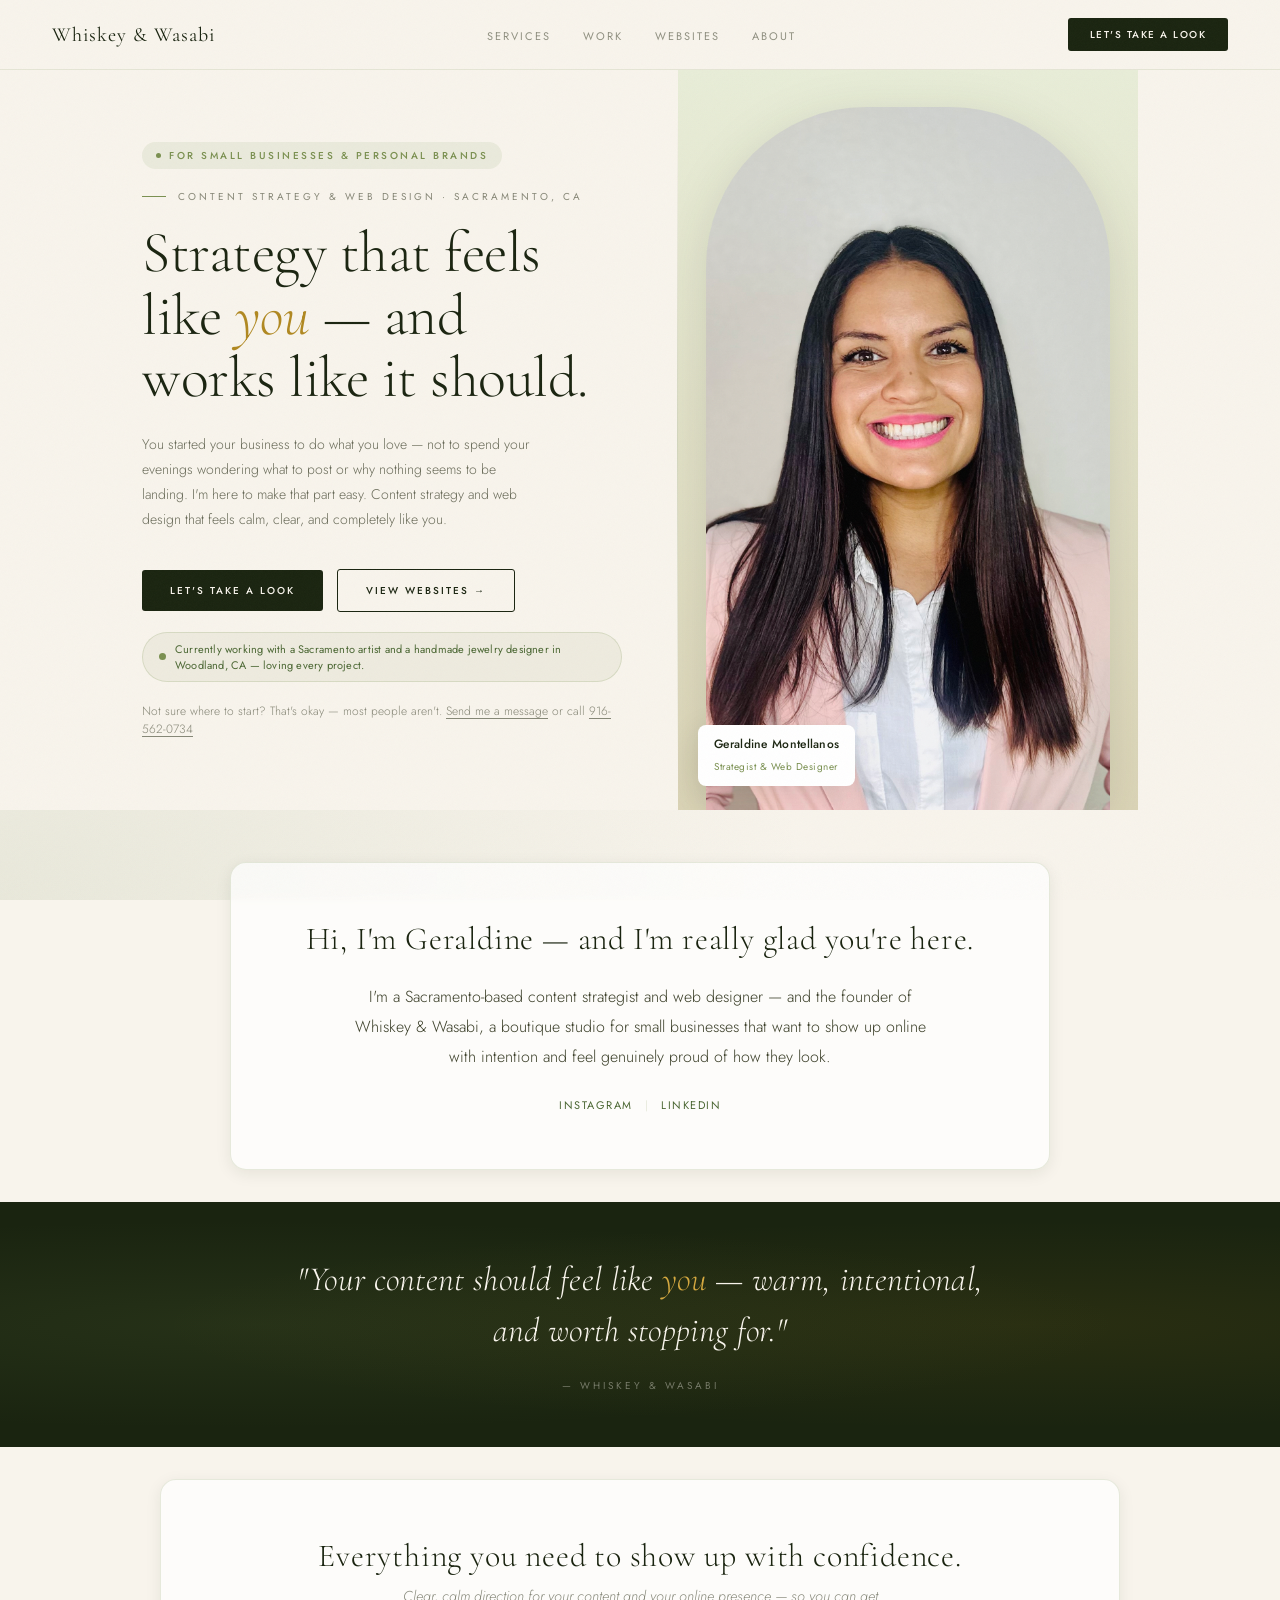
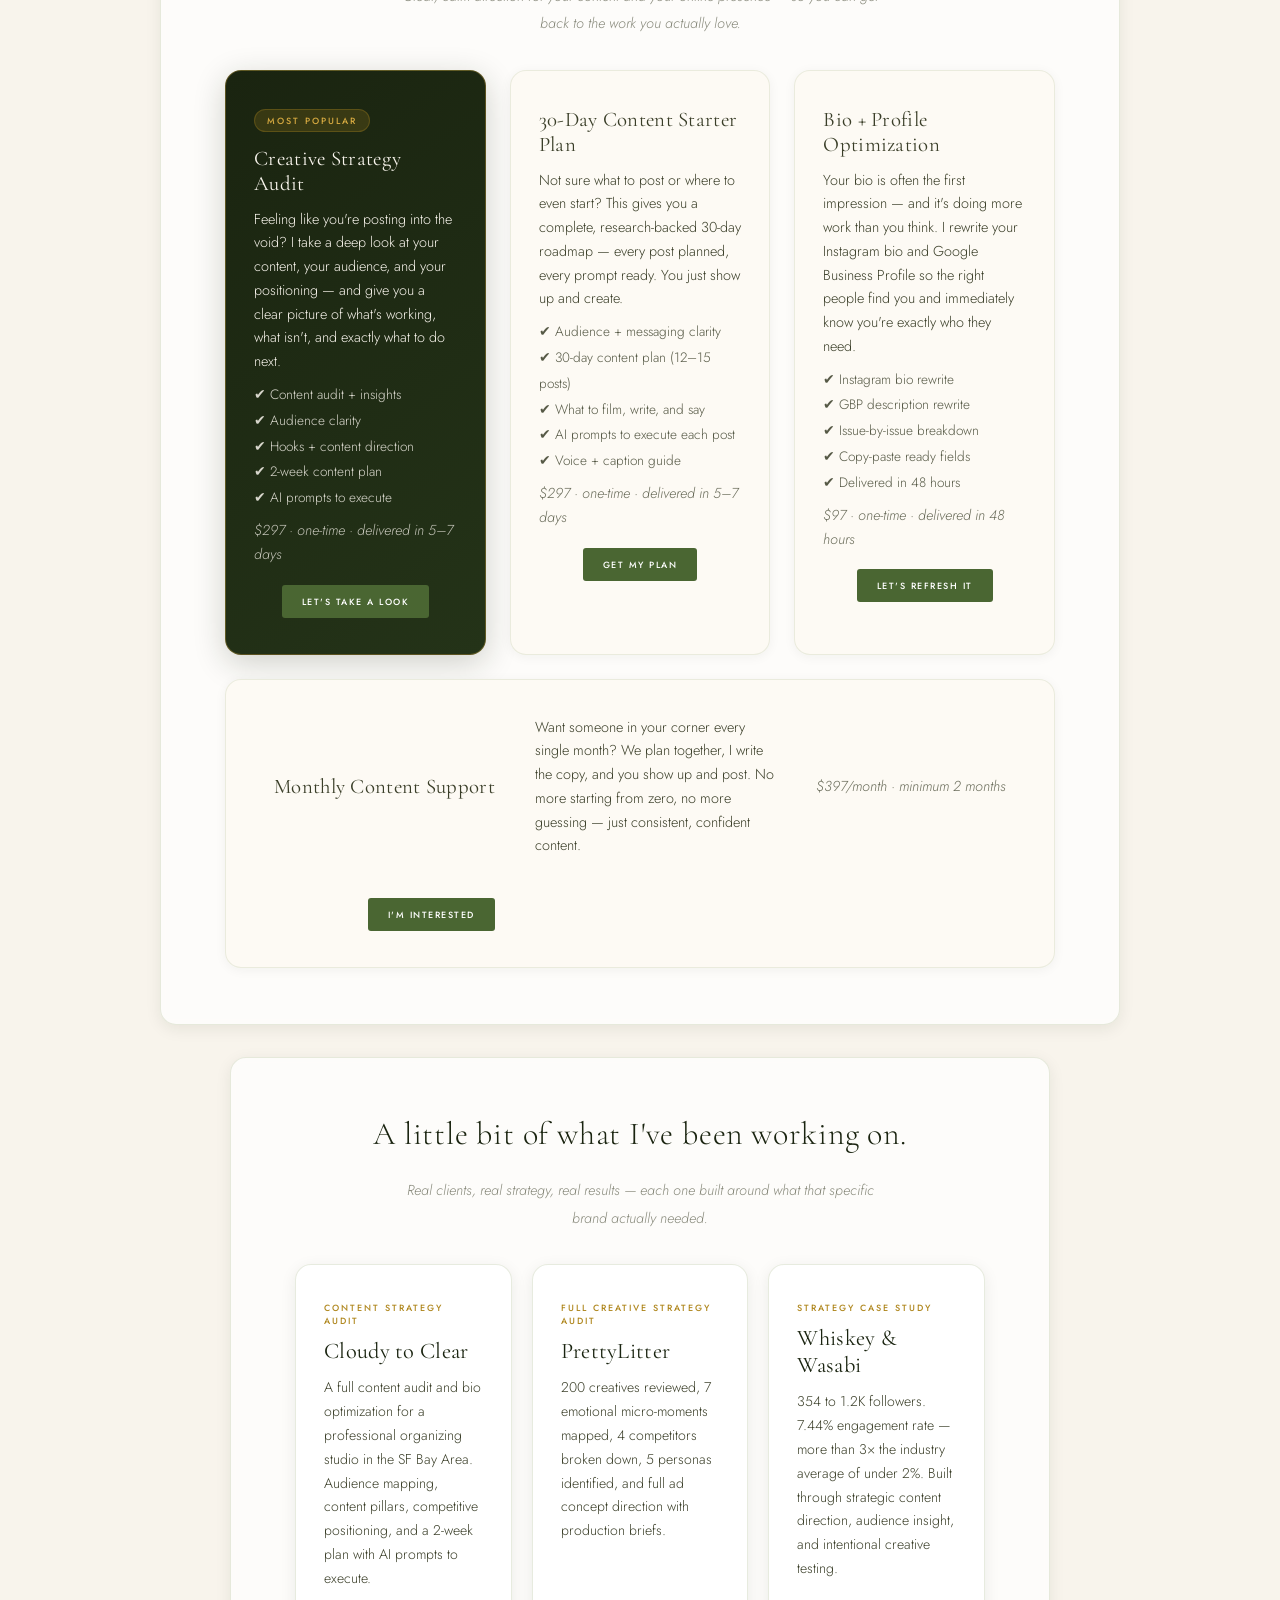
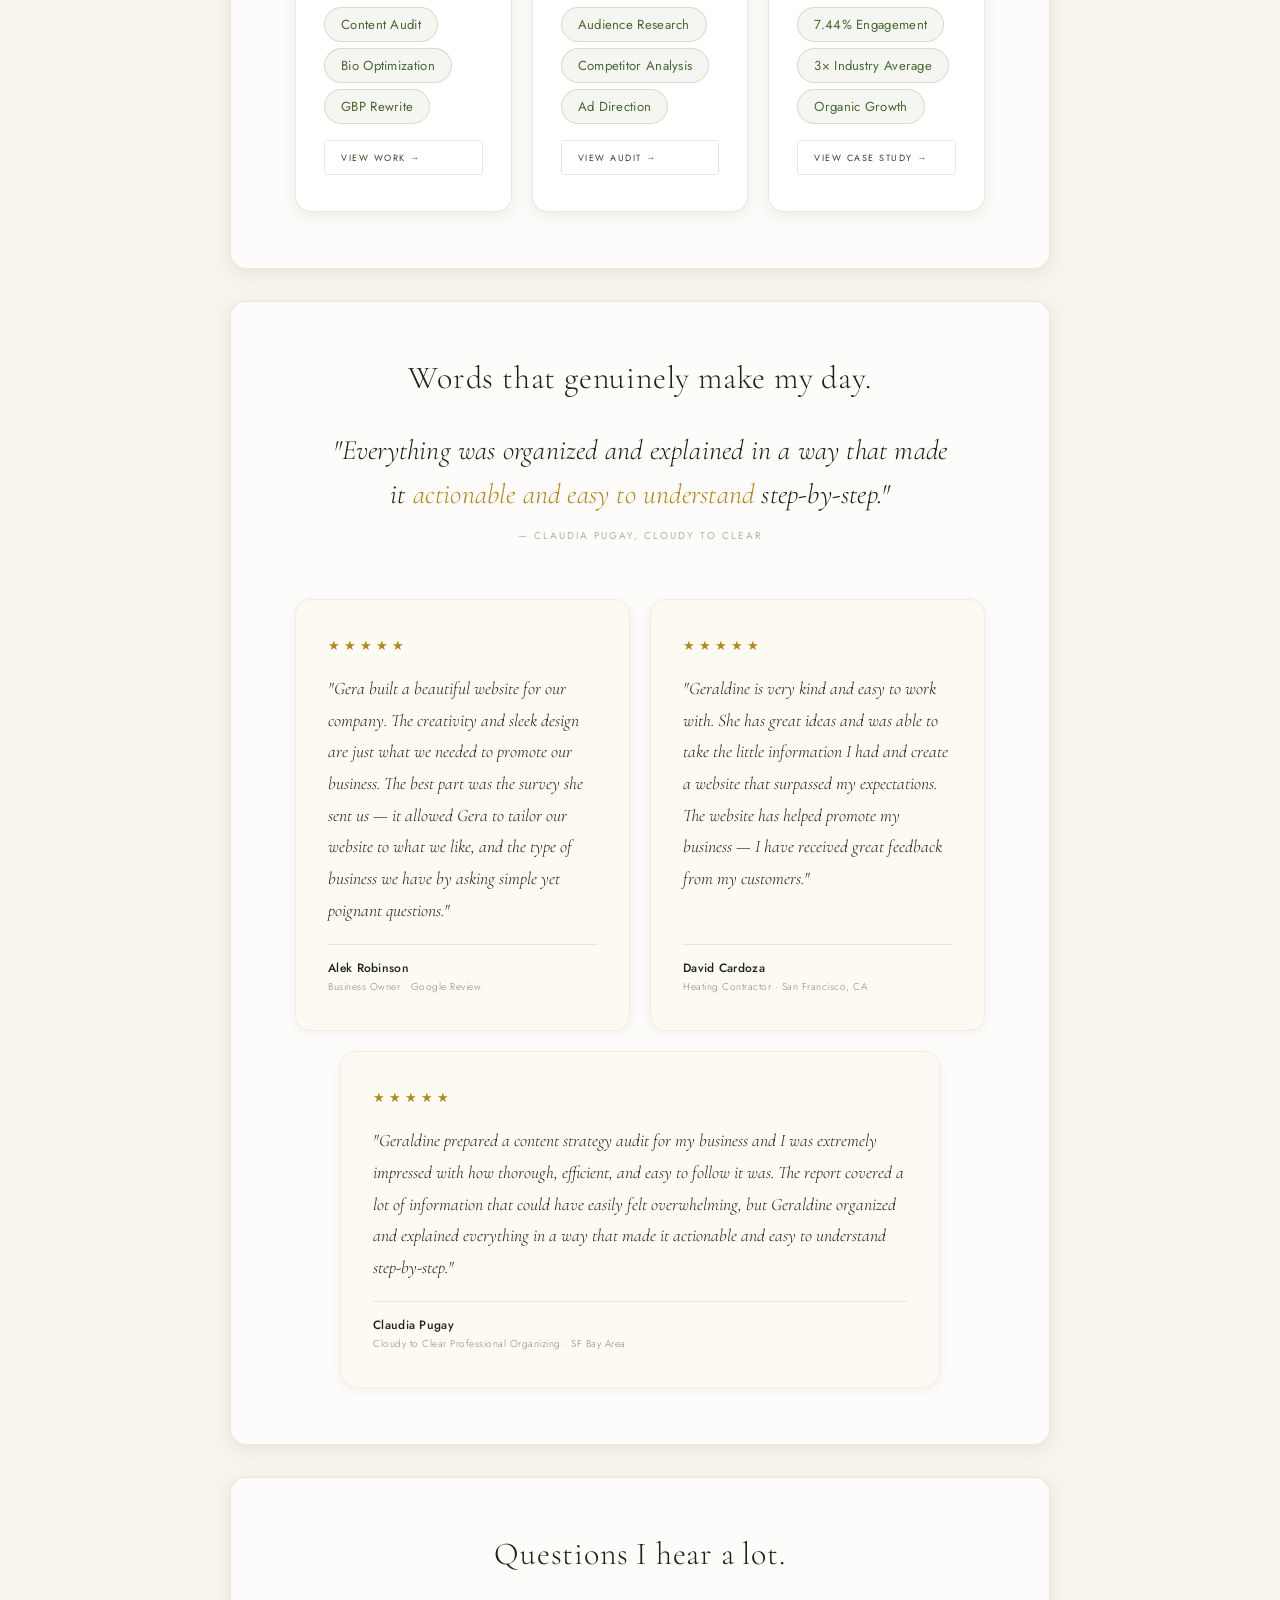
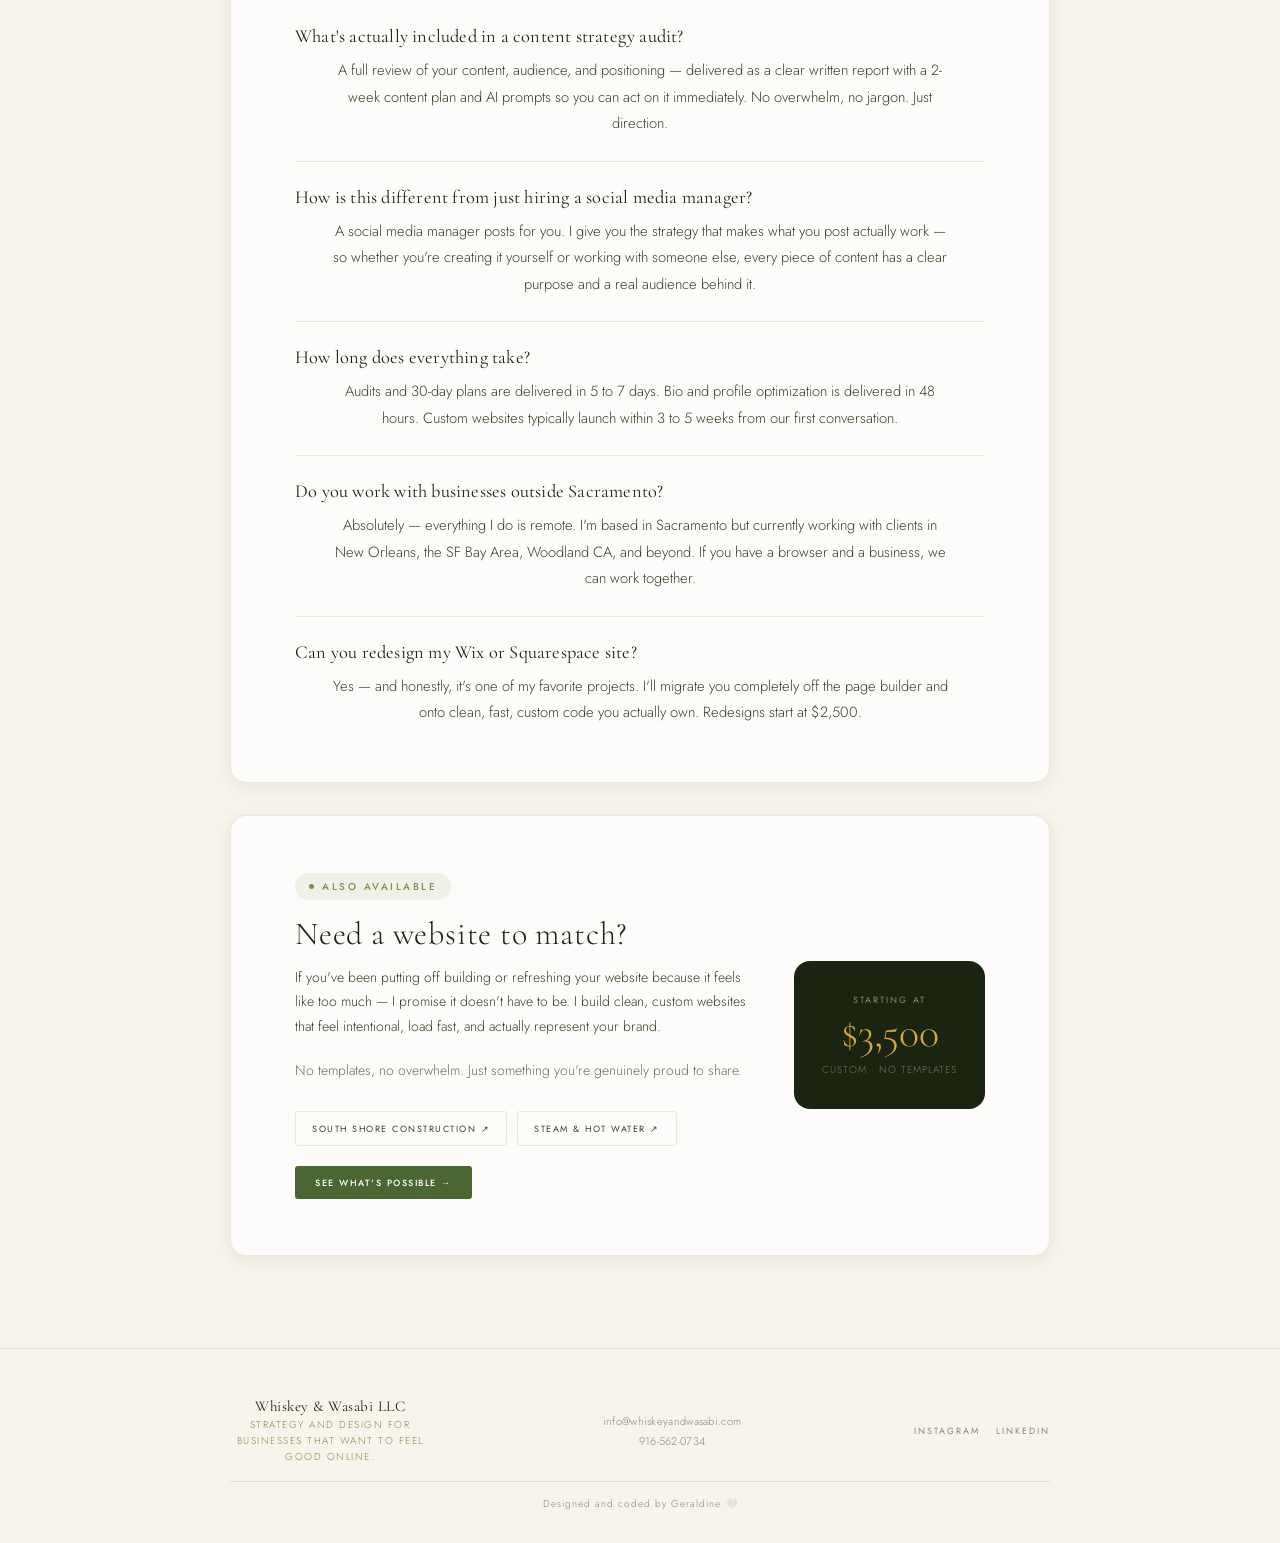
==== commit f69eb83f: "Add FAQ schema, Person schema, visual FAQ section, fix schema JSON" ====
--- a/index.html
+++ b/index.html
@@ -6,7 +6,8 @@
       "@context": "https://schema.org",
       "@type": "LocalBusiness",
       "name": "Whiskey & Wasabi LLC",
-      "description": "Boutique content strategy studio and web design based in Sacramento, CA.      "url": "https://whiskeyandwasabi.com",
+      "description": "Boutique content strategy studio and web design based in Sacramento, CA.",
+      "url": "https://whiskeyandwasabi.com",
       "telephone": "+19165620734",
       "email": "info@whiskeyandwasabi.com",
       "address": {
@@ -40,7 +41,107 @@
       }
     }
     </script>
-    
+
+    <script type="application/ld+json">
+      {
+        "@context": "https://schema.org",
+        "@type": "FAQPage",
+        "mainEntity": [
+          {
+            "@type": "Question",
+            "name": "What is a content strategy audit?",
+            "acceptedAnswer": {
+              "@type": "Answer",
+              "text": "A content strategy audit is a deep review of your current content, audience, and positioning. It uncovers what's working, what isn't, and gives you a clear direction for what to post and how to say it. At Whiskey & Wasabi, audits are delivered as a written report with a 2-week content plan and AI prompts to execute — within 5 to 7 days."
+            }
+          },
+          {
+            "@type": "Question",
+            "name": "How much does a content strategy audit cost?",
+            "acceptedAnswer": {
+              "@type": "Answer",
+              "text": "A Creative Strategy Audit at Whiskey & Wasabi is $297 — a one-time investment delivered within 5 to 7 days. It includes a full content audit, audience clarity, hooks and content direction, a 2-week content plan, and AI prompts to help you execute."
+            }
+          },
+          {
+            "@type": "Question",
+            "name": "What is included in a 30-day content plan?",
+            "acceptedAnswer": {
+              "@type": "Answer",
+              "text": "The 30-Day Content Starter Plan includes audience and messaging clarity, a full 30-day content plan with 12 to 15 posts, direction on what to film, write, and say, AI prompts to execute each post, and a voice and caption guide. It's $297 and delivered within 5 to 7 days."
+            }
+          },
+          {
+            "@type": "Question",
+            "name": "How much does a custom website cost?",
+            "acceptedAnswer": {
+              "@type": "Answer",
+              "text": "Custom website design at Whiskey & Wasabi starts at $3,500 for a 1 to 4 page site. Every website is built from scratch in clean HTML, CSS, and JavaScript — no templates, no page builders. Pricing is determined by how much strategy and content creation your project needs."
+            }
+          },
+          {
+            "@type": "Question",
+            "name": "Do you work with businesses outside Sacramento?",
+            "acceptedAnswer": {
+              "@type": "Answer",
+              "text": "Yes — Whiskey & Wasabi is a fully remote studio. While based in Sacramento, CA, we serve small businesses and service providers nationwide. Current and past clients include businesses in New Orleans, the SF Bay Area, Woodland CA, and Sacramento."
+            }
+          },
+          {
+            "@type": "Question",
+            "name": "What is bio and profile optimization?",
+            "acceptedAnswer": {
+              "@type": "Answer",
+              "text": "Bio and Profile Optimization is a $97 service that rewrites your Instagram bio and Google Business Profile description so the right clients find you — and immediately know you're who they need. It includes an issue-by-issue breakdown and copy-paste ready fields, delivered within 48 hours."
+            }
+          },
+          {
+            "@type": "Question",
+            "name": "Can you redesign my existing Wix or Squarespace website?",
+            "acceptedAnswer": {
+              "@type": "Answer",
+              "text": "Yes. Website redesigns at Whiskey & Wasabi start at $2,500 and include a full visual redesign, platform migration off Wix, Squarespace, or any page builder, and a complete rebuild in clean custom code. You own your code completely."
+            }
+          }
+        ]
+      }
+      </script>
+    <script type="application/ld+json">
+{
+  "@context": "https://schema.org",
+  "@type": "Person",
+  "name": "Geraldine Montellanos",
+  "jobTitle": "Content Strategist and Web Designer",
+  "url": "https://whiskeyandwasabi.com",
+  "email": "info@whiskeyandwasabi.com",
+  "telephone": "+19165620734",
+  "address": {
+    "@type": "PostalAddress",
+    "addressLocality": "Sacramento",
+    "addressRegion": "CA",
+    "addressCountry": "US"
+  },
+  "sameAs": [
+    "https://www.linkedin.com/in/geraldine-montellanos-722b462b3",
+    "https://instagram.com/geraldinemontellanos"
+  ],
+  "worksFor": {
+    "@type": "Organization",
+    "name": "Whiskey & Wasabi LLC",
+    "url": "https://whiskeyandwasabi.com"
+  },
+  "knowsAbout": [
+    "Content Strategy",
+    "Social Media Strategy",
+    "Web Design",
+    "Instagram Bio Optimization",
+    "Google Business Profile Optimization",
+    "Small Business Marketing",
+    "Content Audits"
+  ]
+}
+</script>
+
   <!-- Google Analytics -->
   <script async src="https://www.googletagmanager.com/gtag/js?id=G-5S310H4D9G"></script>
   <script>
@@ -316,6 +417,39 @@
 
       </div>
     </section>
+    
+<!-- FAQ Section -->
+<section class="box" id="faq">
+  <h2 class="welcome">Questions I hear a lot.</h2>
+  <div class="faq-list">
+
+    <div class="faq-item">
+      <p class="faq-question">What's actually included in a content strategy audit?</p>
+      <p class="faq-answer">A full review of your content, audience, and positioning — delivered as a clear written report with a 2-week content plan and AI prompts so you can act on it immediately. No overwhelm, no jargon. Just direction.</p>
+    </div>
+
+    <div class="faq-item">
+      <p class="faq-question">How is this different from just hiring a social media manager?</p>
+      <p class="faq-answer">A social media manager posts for you. I give you the strategy that makes what you post actually work — so whether you're creating it yourself or working with someone else, every piece of content has a clear purpose and a real audience behind it.</p>
+    </div>
+
+    <div class="faq-item">
+      <p class="faq-question">How long does everything take?</p>
+      <p class="faq-answer">Audits and 30-day plans are delivered in 5 to 7 days. Bio and profile optimization is delivered in 48 hours. Custom websites typically launch within 3 to 5 weeks from our first conversation.</p>
+    </div>
+
+    <div class="faq-item">
+      <p class="faq-question">Do you work with businesses outside Sacramento?</p>
+      <p class="faq-answer">Absolutely — everything I do is remote. I'm based in Sacramento but currently working with clients in New Orleans, the SF Bay Area, Woodland CA, and beyond. If you have a browser and a business, we can work together.</p>
+    </div>
+
+    <div class="faq-item">
+      <p class="faq-question">Can you redesign my Wix or Squarespace site?</p>
+      <p class="faq-answer">Yes — and honestly, it's one of my favorite projects. I'll migrate you completely off the page builder and onto clean, fast, custom code you actually own. Redesigns start at $2,500.</p>
+    </div>
+
+  </div>
+</section>
 
     <!-- Web Design Teaser -->
     <section class="box" id="web-design">
--- a/css/master.css
+++ b/css/master.css
@@ -1243,6 +1243,45 @@
   letter-spacing: 0.3px;
   max-width: 280px;
   line-height: 1.5;
+}
+
+/* -----------------------------
+   FAQ Section
+----------------------------- */
+.faq-list {
+  display: flex;
+  flex-direction: column;
+  gap: 0;
+  margin-top: 28px;
+}
+
+.faq-item {
+  padding: 24px 0;
+  border-bottom: 1px solid var(--card-border);
+}
+
+.faq-item:last-child {
+  border-bottom: none;
+  padding-bottom: 0;
+}
+
+.faq-question {
+  font-family: 'Cormorant Garamond', serif;
+  font-size: 1.15rem;
+  font-weight: 400;
+  color: var(--dark);
+  margin-bottom: 10px;
+  letter-spacing: 0.2px;
+}
+
+.faq-answer {
+  font-size: 0.92rem;
+  font-weight: 300;
+  line-height: 1.8;
+  color: var(--text);
+  max-width: 620px;
+  margin: 0 auto;
+  text-align: center;
 }
 
 /* -----------------------------
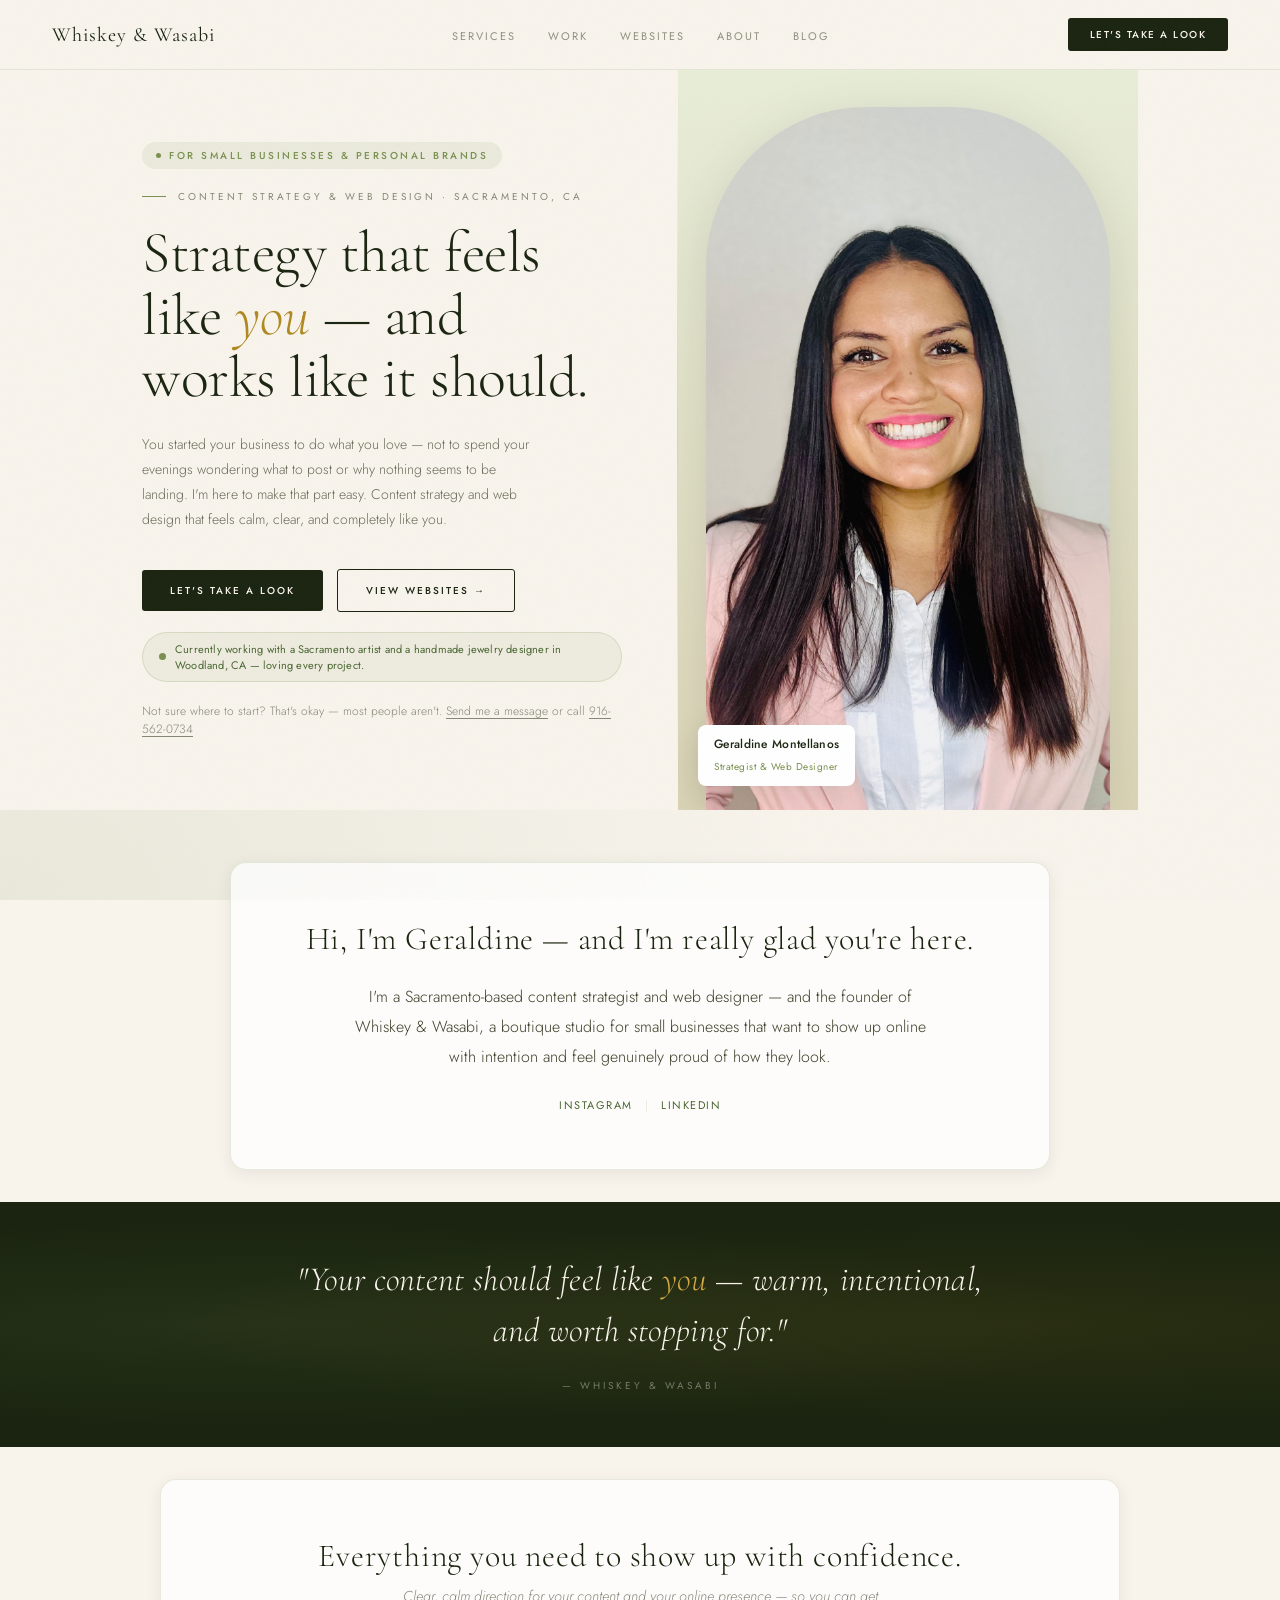
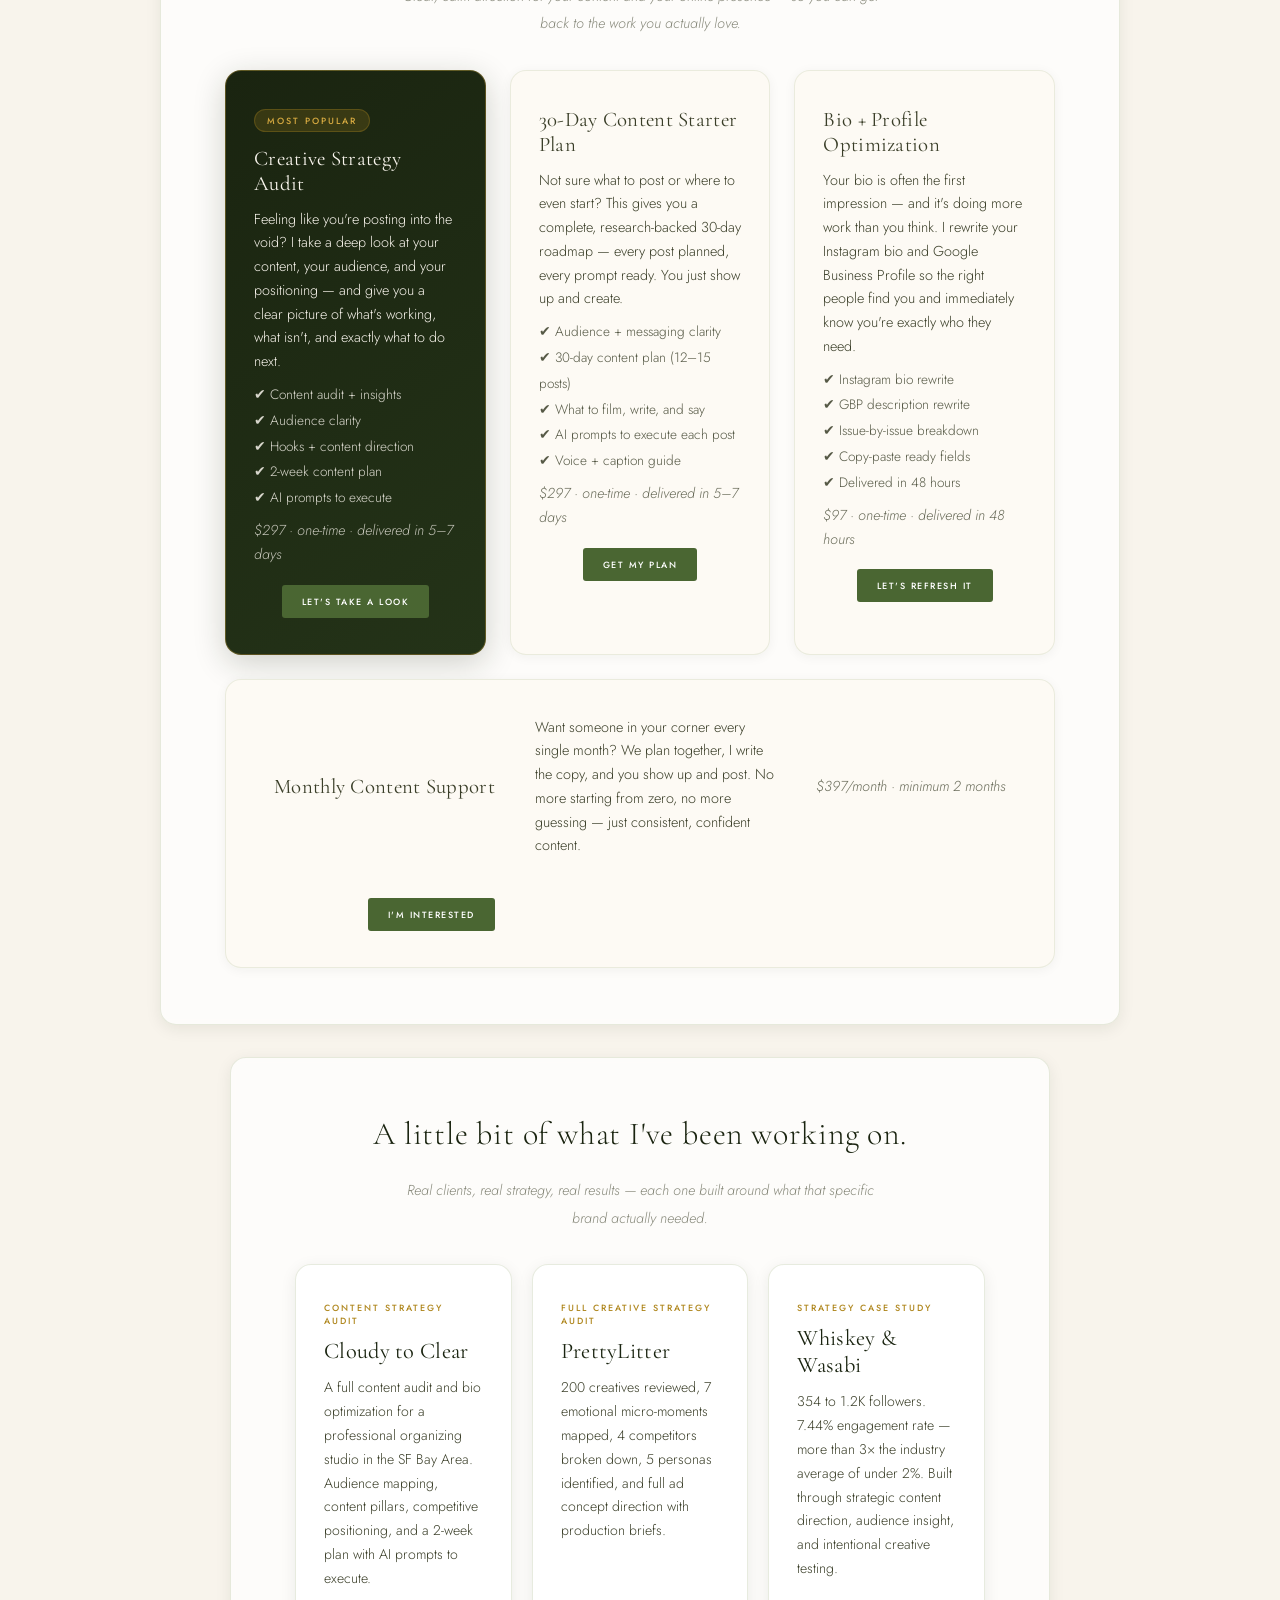
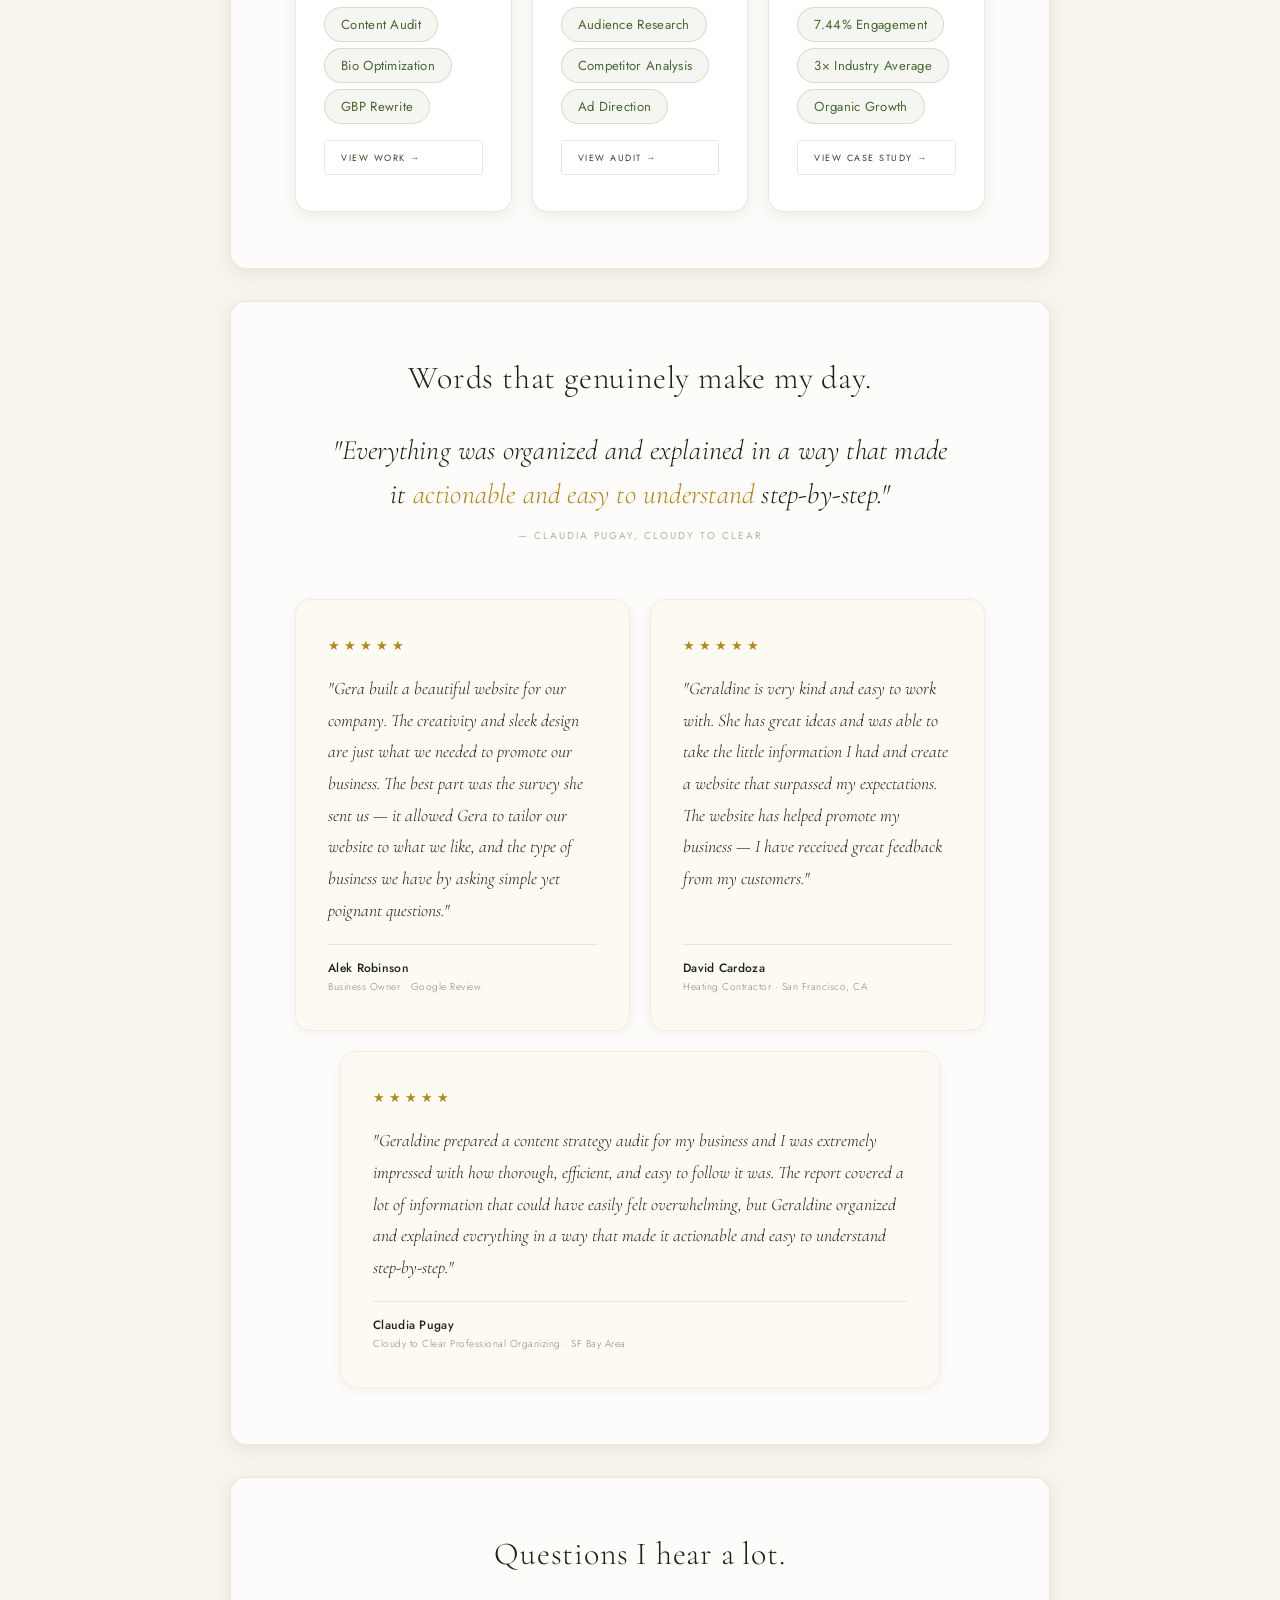
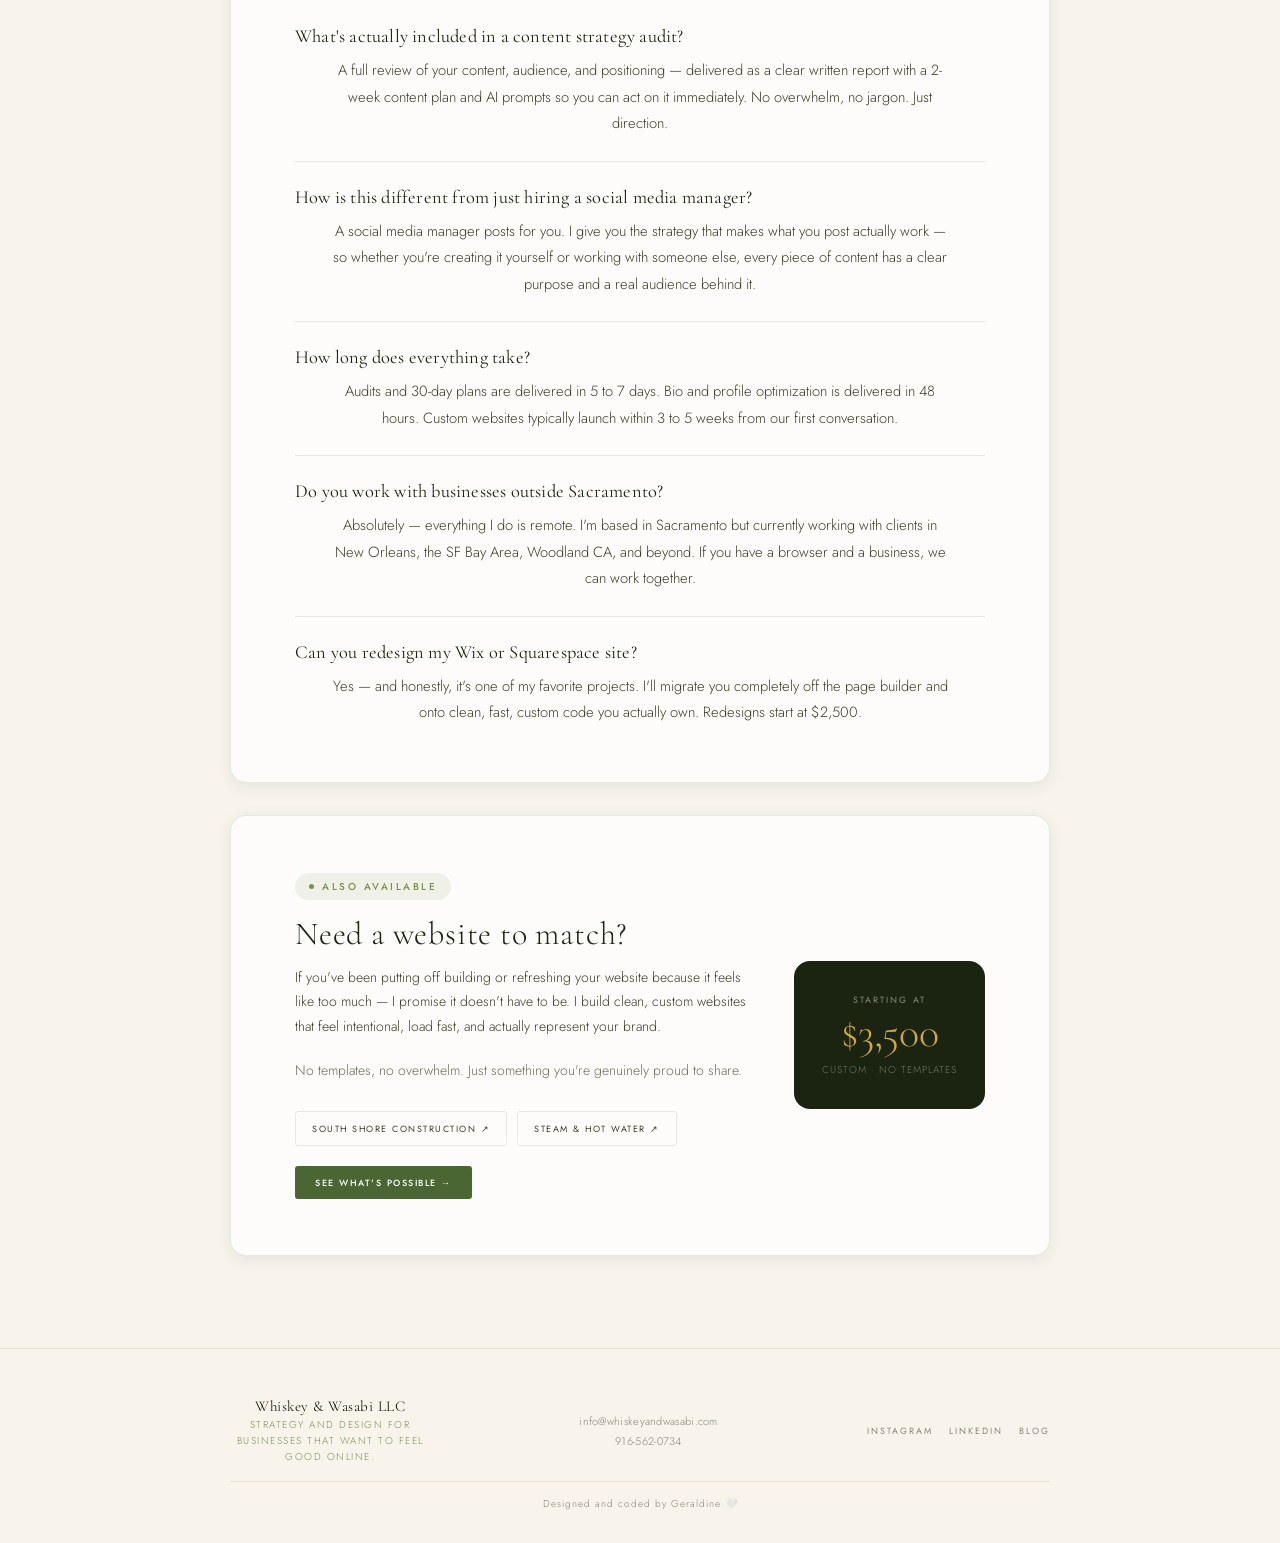
==== commit b3cea7e9: "Launch blog, add nav and footer links, first post live, and fixed inner title em color" ====
--- a/index.html
+++ b/index.html
@@ -192,6 +192,7 @@
       <li><a href="#work">Work</a></li>
       <li><a href="websites/">Websites</a></li>
       <li><a href="#welcome">About</a></li>
+      <li><a href="blog/">Blog</a></li>
     </ul>
     <a href="https://forms.gle/ZJWmmA3vGbg9NNjC9" target="_blank" rel="noopener" class="nav-cta">Let's Take a Look</a>
   </nav>
@@ -417,7 +418,7 @@
 
       </div>
     </section>
-    
+
 <!-- FAQ Section -->
 <section class="box" id="faq">
   <h2 class="welcome">Questions I hear a lot.</h2>
@@ -496,6 +497,7 @@
       <div class="footer-links-row">
         <a href="https://instagram.com/geraldinemontellanos" target="_blank" rel="noopener">Instagram</a>
         <a href="https://www.linkedin.com/in/geraldine-montellanos-722b462b3" target="_blank" rel="noopener">LinkedIn</a>
+        <a href="blog/">Blog</a>
       </div>
     </div>
     <p class="footer-credit">Designed and coded by Geraldine 🤍</p>
--- a/css/master.css
+++ b/css/master.css
@@ -459,6 +459,11 @@
   line-height: 1.1;
   letter-spacing: -0.3px;
   margin-bottom: 14px;
+}
+
+.inner-title em {
+  font-style: italic;
+  color: var(--honey);
 }
 
 .inner-subtitle {
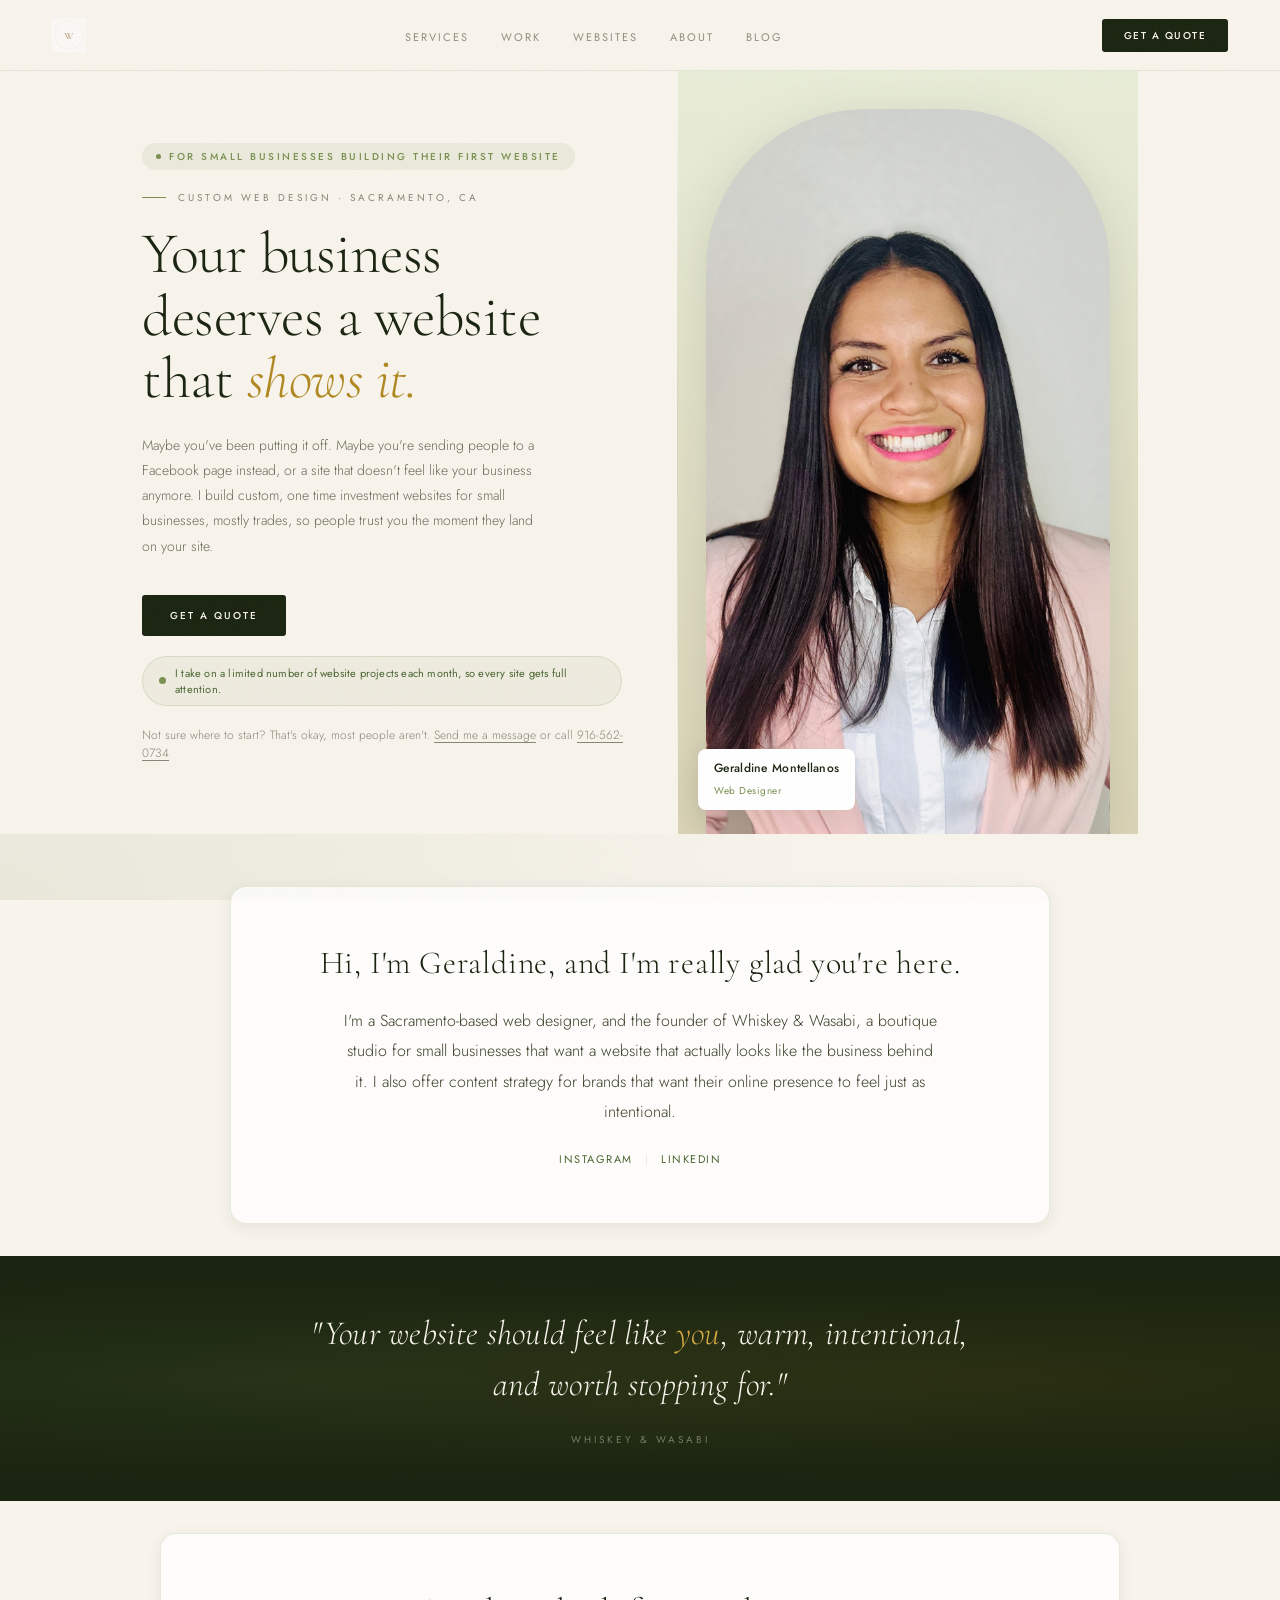
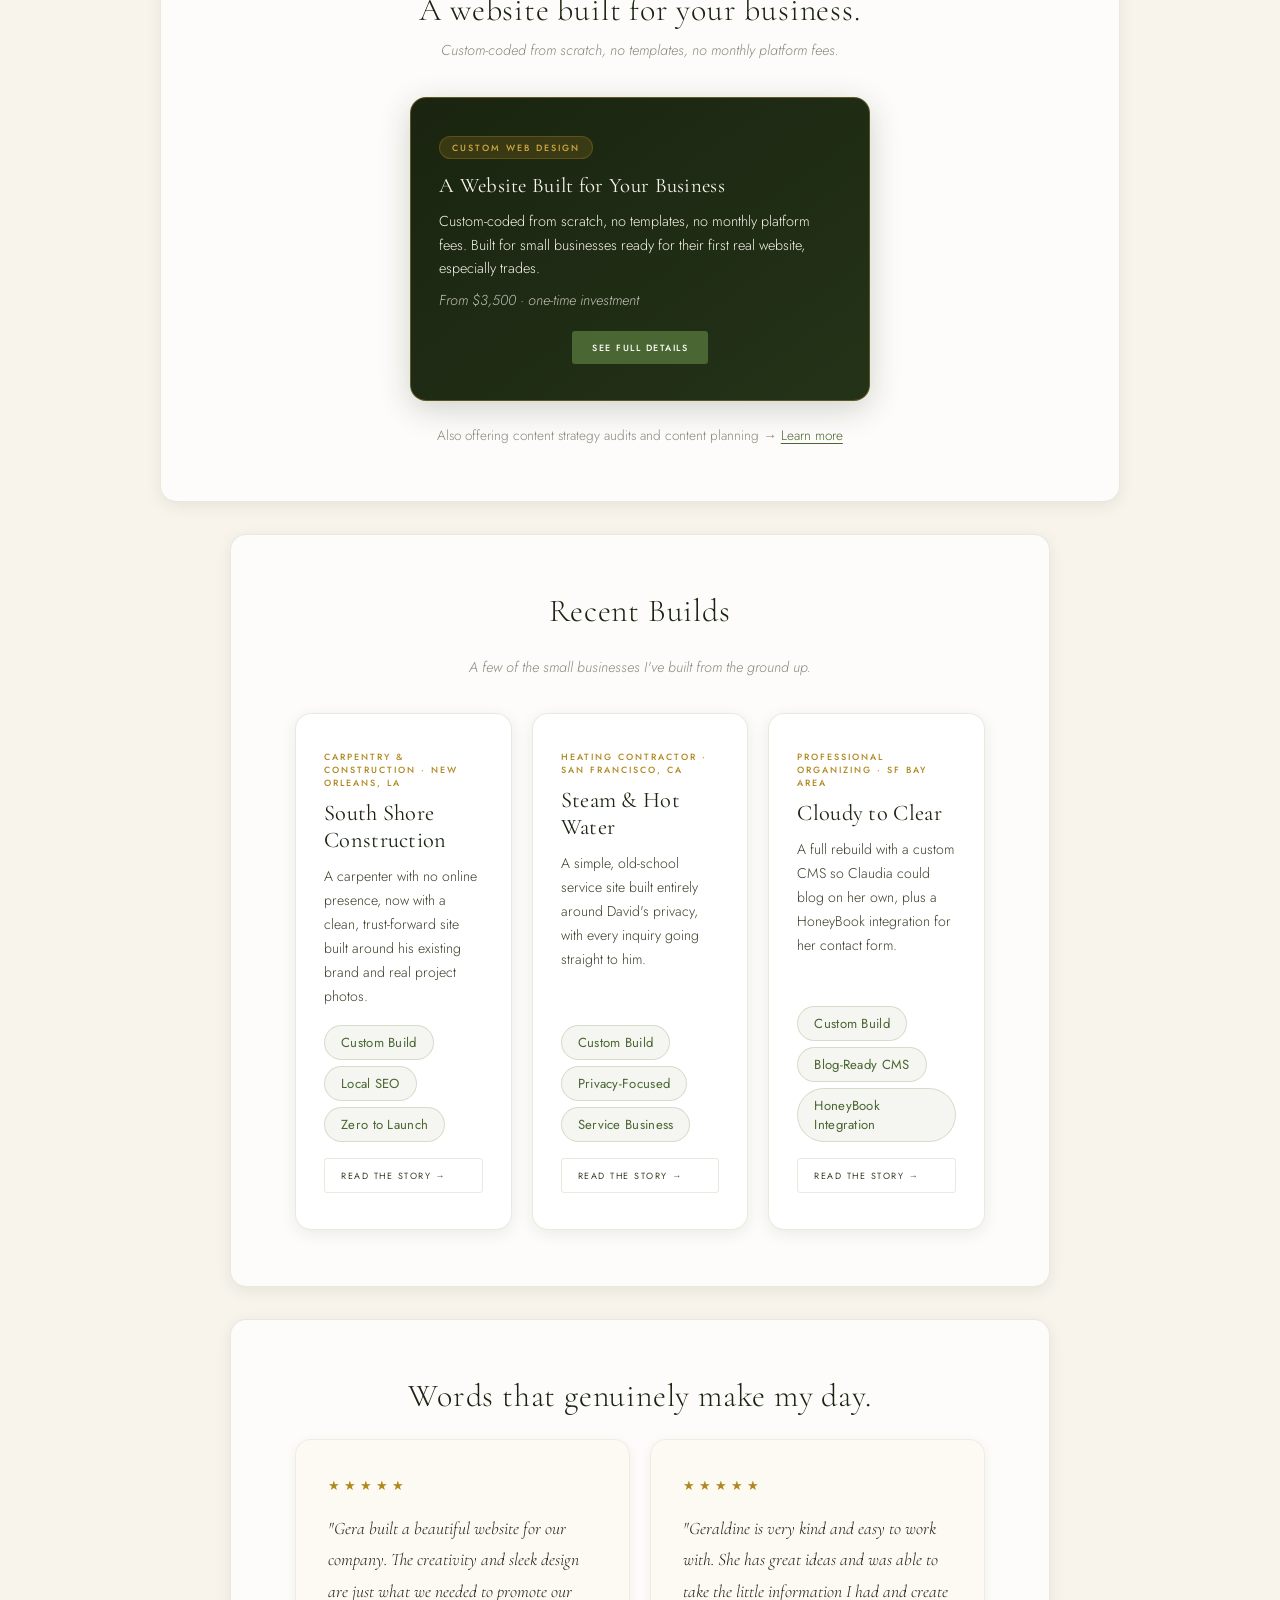
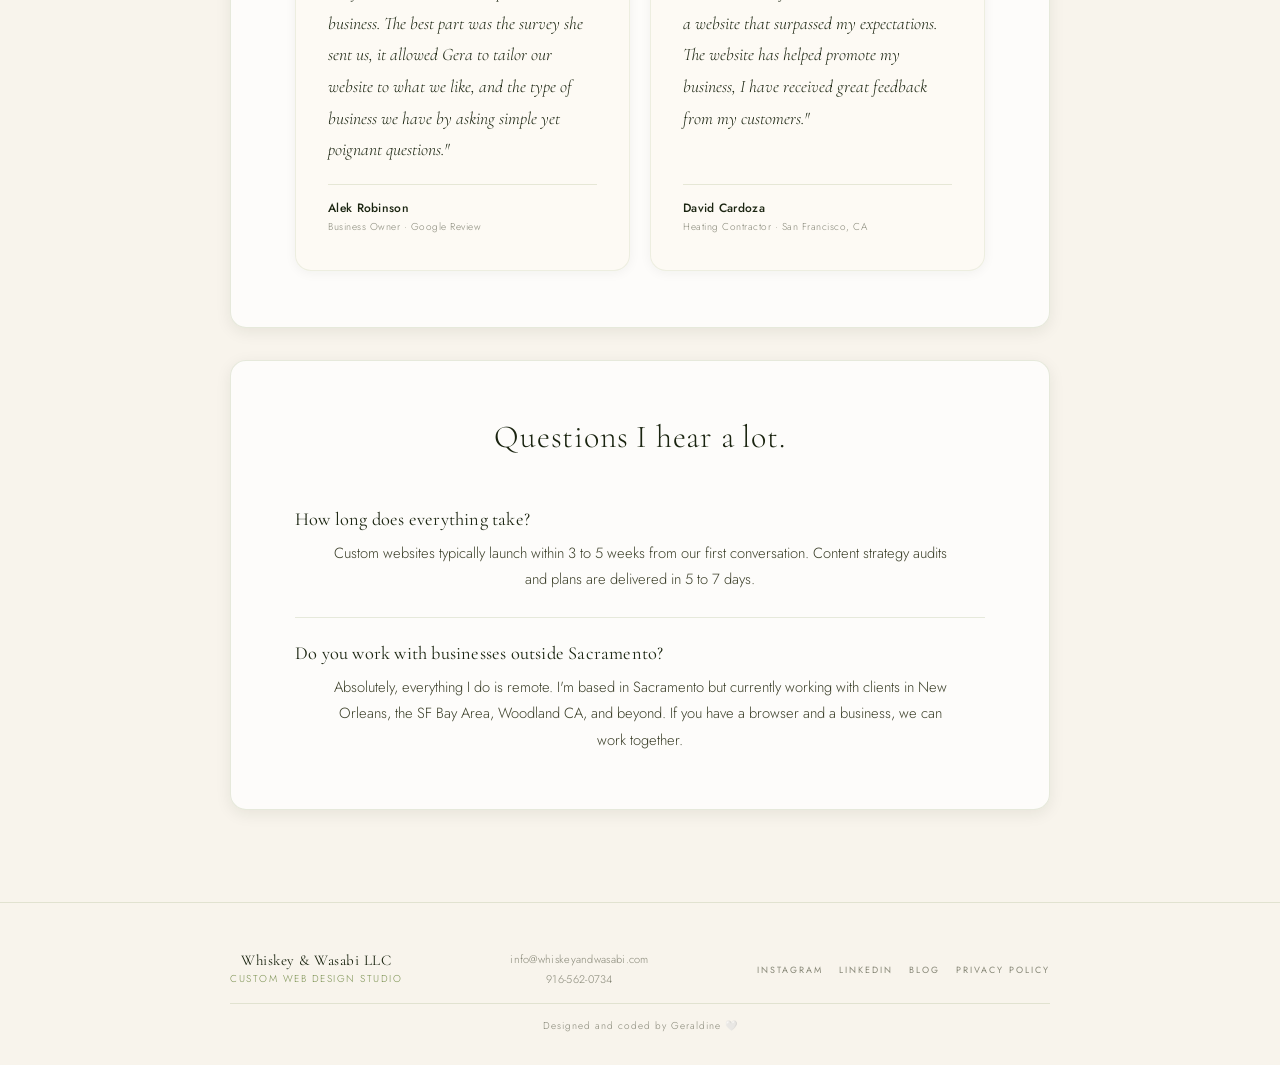
==== commit 71151636: "mayor update and strategy pricing update" ====
--- a/index.html
+++ b/index.html
@@ -6,7 +6,7 @@
       "@context": "https://schema.org",
       "@type": "LocalBusiness",
       "name": "Whiskey & Wasabi LLC",
-      "description": "Boutique content strategy studio and web design based in Sacramento, CA.",
+      "description": "Boutique custom web design studio based in Sacramento, CA, also offering content strategy services.",
       "url": "https://whiskeyandwasabi.com",
       "telephone": "+19165620734",
       "email": "info@whiskeyandwasabi.com",
@@ -28,10 +28,10 @@
         "@type": "OfferCatalog",
         "name": "Services",
         "itemListElement": [
-          {"@type": "Offer", "itemOffered": {"@type": "Service", "name": "Creative Strategy Audit", "price": "297", "priceCurrency": "USD"}},
-          {"@type": "Offer", "itemOffered": {"@type": "Service", "name": "30-Day Content Starter Plan", "price": "297", "priceCurrency": "USD"}},
-          {"@type": "Offer", "itemOffered": {"@type": "Service", "name": "Bio + Profile Optimization", "price": "97", "priceCurrency": "USD"}},
-          {"@type": "Offer", "itemOffered": {"@type": "Service", "name": "Custom Website Design", "price": "3500", "priceCurrency": "USD"}}
+          {"@type": "Offer", "itemOffered": {"@type": "Service", "name": "Custom Website Design", "price": "3500", "priceCurrency": "USD"}},
+          {"@type": "Offer", "itemOffered": {"@type": "Service", "name": "Creative Strategy Audit", "price": "797", "priceCurrency": "USD"}},
+          {"@type": "Offer", "itemOffered": {"@type": "Service", "name": "30-Day Content Starter Plan", "price": "997", "priceCurrency": "USD"}},
+          {"@type": "Offer", "itemOffered": {"@type": "Service", "name": "Bio + Profile Optimization", "price": "150", "priceCurrency": "USD"}}
         ]
       },
       "aggregateRating": {
@@ -49,34 +49,10 @@
         "mainEntity": [
           {
             "@type": "Question",
-            "name": "What is a content strategy audit?",
+            "name": "How long does everything take?",
             "acceptedAnswer": {
               "@type": "Answer",
-              "text": "A content strategy audit is a deep review of your current content, audience, and positioning. It uncovers what's working, what isn't, and gives you a clear direction for what to post and how to say it. At Whiskey & Wasabi, audits are delivered as a written report with a 2-week content plan and AI prompts to execute — within 5 to 7 days."
-            }
-          },
-          {
-            "@type": "Question",
-            "name": "How much does a content strategy audit cost?",
-            "acceptedAnswer": {
-              "@type": "Answer",
-              "text": "A Creative Strategy Audit at Whiskey & Wasabi is $297 — a one-time investment delivered within 5 to 7 days. It includes a full content audit, audience clarity, hooks and content direction, a 2-week content plan, and AI prompts to help you execute."
-            }
-          },
-          {
-            "@type": "Question",
-            "name": "What is included in a 30-day content plan?",
-            "acceptedAnswer": {
-              "@type": "Answer",
-              "text": "The 30-Day Content Starter Plan includes audience and messaging clarity, a full 30-day content plan with 12 to 15 posts, direction on what to film, write, and say, AI prompts to execute each post, and a voice and caption guide. It's $297 and delivered within 5 to 7 days."
-            }
-          },
-          {
-            "@type": "Question",
-            "name": "How much does a custom website cost?",
-            "acceptedAnswer": {
-              "@type": "Answer",
-              "text": "Custom website design at Whiskey & Wasabi starts at $3,500 for a 1 to 4 page site. Every website is built from scratch in clean HTML, CSS, and JavaScript — no templates, no page builders. Pricing is determined by how much strategy and content creation your project needs."
+              "text": "Custom websites typically launch within 3 to 5 weeks from our first conversation. Content strategy audits and plans are delivered in 5 to 7 days."
             }
           },
           {
@@ -84,23 +60,7 @@
             "name": "Do you work with businesses outside Sacramento?",
             "acceptedAnswer": {
               "@type": "Answer",
-              "text": "Yes — Whiskey & Wasabi is a fully remote studio. While based in Sacramento, CA, we serve small businesses and service providers nationwide. Current and past clients include businesses in New Orleans, the SF Bay Area, Woodland CA, and Sacramento."
-            }
-          },
-          {
-            "@type": "Question",
-            "name": "What is bio and profile optimization?",
-            "acceptedAnswer": {
-              "@type": "Answer",
-              "text": "Bio and Profile Optimization is a $97 service that rewrites your Instagram bio and Google Business Profile description so the right clients find you — and immediately know you're who they need. It includes an issue-by-issue breakdown and copy-paste ready fields, delivered within 48 hours."
-            }
-          },
-          {
-            "@type": "Question",
-            "name": "Can you redesign my existing Wix or Squarespace website?",
-            "acceptedAnswer": {
-              "@type": "Answer",
-              "text": "Yes. Website redesigns at Whiskey & Wasabi start at $2,500 and include a full visual redesign, platform migration off Wix, Squarespace, or any page builder, and a complete rebuild in clean custom code. You own your code completely."
+              "text": "Absolutely, everything I do is remote. I'm based in Sacramento but currently working with clients in New Orleans, the SF Bay Area, Woodland CA, and beyond. If you have a browser and a business, we can work together."
             }
           }
         ]
@@ -111,7 +71,7 @@
   "@context": "https://schema.org",
   "@type": "Person",
   "name": "Geraldine Montellanos",
-  "jobTitle": "Content Strategist and Web Designer",
+  "jobTitle": "Web Designer",
   "url": "https://whiskeyandwasabi.com",
   "email": "info@whiskeyandwasabi.com",
   "telephone": "+19165620734",
@@ -131,13 +91,13 @@
     "url": "https://whiskeyandwasabi.com"
   },
   "knowsAbout": [
+    "Web Design",
+    "Custom Website Development",
     "Content Strategy",
     "Social Media Strategy",
-    "Web Design",
     "Instagram Bio Optimization",
     "Google Business Profile Optimization",
-    "Small Business Marketing",
-    "Content Audits"
+    "Small Business Marketing"
   ]
 }
 </script>
@@ -153,24 +113,24 @@
 
   <meta charset="UTF-8">
   <meta name="viewport" content="width=device-width, initial-scale=1.0">
-  <title>Whiskey &amp; Wasabi — Content Strategy &amp; Web Design Studio | Sacramento, CA</title>
-
-  <meta name="description" content="Geraldine Montellanos is a content strategist and web designer helping small businesses show up online with clarity and confidence. Services include content strategy audits, 30-day content plans, Instagram bio optimization, Google Business Profile rewrites, and custom HTML website design. Based in Sacramento, CA — serving local businesses in Sacramento, Woodland, the Bay Area, and clients remotely nationwide.">
-  <meta name="keywords" content="content strategist Sacramento, web designer Sacramento, content strategy audit, social media strategy for small business, 30-day content plan, Instagram bio optimization, Google Business Profile optimization, custom website design Sacramento, small business web designer, content strategy Sacramento CA, web design Woodland CA, Sacramento content strategy studio, content direction, creative strategy, small business marketing Sacramento">
+  <title>Whiskey & Wasabi | Custom Web Design Studio, Sacramento, CA</title>
+
+  <meta name="description" content="Geraldine Montellanos is a web designer helping small businesses, especially trades, get a custom website built from scratch. Content strategy audits and planning also available. Based in Sacramento, CA, serving clients nationwide.">
+  <meta name="keywords" content="web designer Sacramento, custom website design Sacramento, small business web designer, web design for trades, carpenter website design, HVAC website design, content strategist Sacramento, content strategy audit, Sacramento content strategy studio">
   <meta name="author" content="Geraldine Montellanos">
   <meta name="robots" content="index, follow">
   <link rel="canonical" href="https://whiskeyandwasabi.com/">
 
-  <meta property="og:title" content="Whiskey & Wasabi — Content Strategy &amp; Web Design Studio">
-  <meta property="og:description" content="Warm, clear, and thoughtful content strategy and web design for small businesses. Based in Sacramento, CA — serving clients nationwide.">
+  <meta property="og:title" content="Whiskey & Wasabi | Custom Web Design Studio">
+  <meta property="og:description" content="Custom, one time investment websites for small businesses, mostly trades. Content strategy also available. Based in Sacramento, CA, serving clients nationwide.">
   <meta property="og:image" content="https://whiskeyandwasabi.com/images/geraldine.jpg">
   <meta property="og:url" content="https://whiskeyandwasabi.com/">
   <meta property="og:type" content="website">
   <meta property="og:site_name" content="Whiskey & Wasabi">
 
   <meta name="twitter:card" content="summary_large_image">
-  <meta name="twitter:title" content="Whiskey & Wasabi — Content Strategy &amp; Web Design Studio">
-  <meta name="twitter:description" content="Warm, clear content strategy and web design for small businesses. Based in Sacramento, CA.">
+  <meta name="twitter:title" content="Whiskey & Wasabi | Custom Web Design Studio">
+  <meta name="twitter:description" content="Custom, one time investment websites for small businesses. Based in Sacramento, CA.">
   <meta name="twitter:image" content="https://whiskeyandwasabi.com/images/geraldine.jpg">
 
   <link rel="stylesheet" href="css/master.css">
@@ -182,11 +142,11 @@
   <div class="page-loader" id="pageLoader">
     <p class="loader-logo">Whiskey &amp; Wasabi</p>
     <div class="loader-line"></div>
-    <p class="loader-tagline">Content Strategy &amp; Web Design</p>
+    <p class="loader-tagline">Custom Web Design Studio</p>
   </div>
   <!-- Nav -->
   <nav class="nav">
-    <a href="index.html" class="nav-logo">Whiskey &amp; Wasabi</a>
+    <a href="index.html" class="nav-logo"><img src="images/logofaf8f5.svg" alt="Whiskey &amp; Wasabi"></a>
     <ul class="nav-links">
       <li><a href="#services">Services</a></li>
       <li><a href="#work">Work</a></li>
@@ -194,7 +154,7 @@
       <li><a href="#welcome">About</a></li>
       <li><a href="blog/">Blog</a></li>
     </ul>
-    <a href="https://forms.gle/ZJWmmA3vGbg9NNjC9" target="_blank" rel="noopener" class="nav-cta">Let's Take a Look</a>
+    <a href="websites/#quote-form" class="nav-cta">Get a Quote</a>
   </nav>
 
   <!-- Hero -->
@@ -203,35 +163,34 @@
 
       <div class="hero-text">
         <div class="tag-pill">
-          <span class="dot"></span> For Small Businesses &amp; Personal Brands
-        </div>
-        <span class="eyebrow">Content Strategy &amp; Web Design · Sacramento, CA</span>
-        <h1>Strategy that feels<br>like <em>you</em> — and<br>works like it should.</h1>
+          <span class="dot"></span> For Small Businesses Building Their First Website
+        </div>
+        <span class="eyebrow">Custom Web Design · Sacramento, CA</span>
+        <h1>Your business<br>deserves a website<br>that <em>shows it.</em></h1>
         <p class="hero-sub">
-          You started your business to do what you love — not to spend your evenings
-          wondering what to post or why nothing seems to be landing. I'm here to
-          make that part easy. Content strategy and web design that feels calm,
-          clear, and completely like you.
+          Maybe you've been putting it off. Maybe you're sending people to a Facebook
+          page instead, or a site that doesn't feel like your business anymore. I build
+          custom, one time investment websites for small businesses, mostly trades,
+          so people trust you the moment they land on your site.
         </p>
         <div class="hero-buttons">
-          <a href="https://forms.gle/ZJWmmA3vGbg9NNjC9" target="_blank" rel="noopener" class="btn-primary">Let's Take a Look</a>
-          <a href="websites/" class="btn-outline-dark">View Websites →</a>
+          <a href="websites/#quote-form" class="btn-primary">Get a Quote</a>
         </div>
         <div class="momentum-note">
           <span class="momentum-dot"></span>
-          Currently working with a Sacramento artist and a handmade jewelry designer in Woodland, CA — loving every project.
+          I take on a limited number of website projects each month, so every site gets full attention.
         </div>
         <p class="hero-note">
-          Not sure where to start? That's okay — most people aren't.
+          Not sure where to start? That's okay, most people aren't.
           <a href="mailto:info@whiskeyandwasabi.com?subject=Quick%20Question">Send me a message</a> or call <a href="tel:9165620734">916-562-0734</a>
         </p>
       </div>
 
       <div class="hero-photo">
-        <img src="images/geraldine.jpg" alt="Geraldine Montellanos — Content Strategist &amp; Web Designer based in Sacramento CA">
+        <img src="images/geraldine.jpg" alt="Geraldine Montellanos, Web Designer based in Sacramento CA">
         <div class="name-tag">
           <strong>Geraldine Montellanos</strong>
-          <span>Strategist &amp; Web Designer</span>
+          <span>Web Designer</span>
         </div>
       </div>
 
@@ -242,9 +201,10 @@
 
     <!-- About -->
     <section class="box" id="welcome">
-      <h2 class="welcome">Hi, I'm Geraldine — and I'm really glad you're here.</h2>
+      <h2 class="welcome">Hi, I'm Geraldine, and I'm really glad you're here.</h2>
       <div class="paragraph">
-        I'm a Sacramento-based content strategist and web designer — and the founder of Whiskey & Wasabi, a boutique studio for small businesses that want to show up online with intention and feel genuinely proud of how they look.</div>
+        I'm a Sacramento-based web designer, and the founder of Whiskey &amp; Wasabi, a boutique studio for small businesses that want a website that actually looks like the business behind it. I also offer content strategy for brands that want their online presence to feel just as intentional.
+      </div>
       <div class="social-links">
         <a href="https://instagram.com/geraldinemontellanos" target="_blank" rel="noopener">Instagram</a>
         <span class="divider">|</span>
@@ -253,128 +213,74 @@
     </section>
     <div class="quote-strip">
       <blockquote>
-        "Your content should feel like <em>you</em> — warm, intentional,<br>and worth stopping for."
+        "Your website should feel like <em>you</em>, warm, intentional,<br>and worth stopping for."
       </blockquote>
-      <cite>— Whiskey &amp; Wasabi</cite>
+      <cite>Whiskey &amp; Wasabi</cite>
     </div>
     <!-- Services -->
     <section class="services" id="services">
       <div class="services-container">
-        <h2 class="welcome">Everything you need to show up with confidence.</h2>
+        <h2 class="welcome">A website built for your business.</h2>
         <p class="paragraph subtext">
-          Clear, calm direction for your content and your online presence — so you can get back to the work you actually love.
+          Custom-coded from scratch, no templates, no monthly platform fees.
         </p>
-        <div class="packages">
+        <div class="packages single-package">
 
           <div class="package highlight">
-            <div class="badge">Most Popular</div>
-            <h3>Creative Strategy Audit</h3>
-            <p>Feeling like you're posting into the void? I take a deep look at your content, your audience, and your positioning — and give you a clear picture of what's working, what isn't, and exactly what to do next.</p>
-            <p class="checklist">
-              ✔ Content audit + insights<br>
-              ✔ Audience clarity<br>
-              ✔ Hooks + content direction<br>
-              ✔ 2-week content plan<br>
-              ✔ AI prompts to execute
-            </p>
-            <p class="package-note">$297 · one-time · delivered in 5–7 days</p>
+            <div class="badge">Custom Web Design</div>
+            <h3>A Website Built for Your Business</h3>
+            <p>Custom-coded from scratch, no templates, no monthly platform fees. Built for small businesses ready for their first real website, especially trades.</p>
+            <p class="package-note">From $3,500 · one-time investment</p>
             <div class="package-buttons">
-              <a href="https://forms.gle/ZJWmmA3vGbg9NNjC9" target="_blank" rel="noopener" class="btn-package-primary">Let's Take a Look</a>
+              <a href="websites/" class="btn-package-primary">See Full Details</a>
             </div>
           </div>
 
-          <div class="package">
-            <h3>30-Day Content Starter Plan</h3>
-            <p>Not sure what to post or where to even start? This gives you a complete, research-backed 30-day roadmap — every post planned, every prompt ready. You just show up and create.</p>
-            <p class="checklist">
-              ✔ Audience + messaging clarity<br>
-              ✔ 30-day content plan (12–15 posts)<br>
-              ✔ What to film, write, and say<br>
-              ✔ AI prompts to execute each post<br>
-              ✔ Voice + caption guide
-            </p>
-            <p class="package-note">$297 · one-time · delivered in 5–7 days</p>
-            <div class="package-buttons">
-              <a href="https://forms.gle/4HX5rk4W6iGX9PcTA" target="_blank" rel="noopener" class="btn-package-primary">Get My Plan</a>
-            </div>
-          </div>
-
-          <div class="package">
-            <h3>Bio + Profile Optimization</h3>
-            <p>Your bio is often the first impression — and it's doing more work than you think. I rewrite your Instagram bio and Google Business Profile so the right people find you and immediately know you're exactly who they need.</p>
-            <p class="checklist">
-              ✔ Instagram bio rewrite<br>
-              ✔ GBP description rewrite<br>
-              ✔ Issue-by-issue breakdown<br>
-              ✔ Copy-paste ready fields<br>
-              ✔ Delivered in 48 hours
-            </p>
-            <p class="package-note">$97 · one-time · delivered in 48 hours</p>
-            <div class="package-buttons">
-              <a href="https://forms.gle/pCAesGhUM1mY4GKF7" target="_blank" rel="noopener" class="btn-package-primary">Let's Refresh It</a>
-            </div>
-          </div>
-
-          <div class="package">
-            <h3>Monthly Content Support</h3>
-            <p>Want someone in your corner every single month? We plan together, I write the copy, and you show up and post. No more starting from zero, no more guessing — just consistent, confident content.</p>
-            <p class="checklist">
-              ✔ Monthly strategy + content plan<br>
-              ✔ Captions written in your voice<br>
-              ✔ Hooks for every post<br>
-              ✔ Monthly strategy check-in call<br>
-              ✔ Ongoing performance adjustments
-            </p>
-            <p class="package-note">$397/month · minimum 2 months</p>
-            <div class="package-buttons">
-              <a href="https://forms.gle/ZJWmmA3vGbg9NNjC9" target="_blank" rel="noopener" class="btn-package-primary">I'm Interested</a>
-            </div>
-          </div>
-
-        </div>
+        </div>
+        <p class="services-secondary-link">Also offering content strategy audits and content planning &rarr; <a href="content-strategy/">Learn more</a></p>
       </div>
     </section>
 
     <!-- Work -->
     <section class="box" id="work">
-      <h2 class="welcome">A little bit of what I've been working on.</h2>
-      <p class="paragraph subtext">Real clients, real strategy, real results — each one built around what that specific brand actually needed.</p>
+      <h2 class="welcome">Recent Builds</h2>
+      <p class="paragraph subtext">A few of the small businesses I've built from the ground up.</p>
       <div class="work-grid">
 
         <div class="work-card">
-          <div class="work-card-label">Content Strategy Audit</div>
+          <div class="work-card-label">Carpentry &amp; Construction · New Orleans, LA</div>
+          <h3 class="work-card-title">South Shore Construction</h3>
+          <p class="work-card-desc">A carpenter with no online presence, now with a clean, trust-forward site built around his existing brand and real project photos.</p>
+          <div class="work-card-tags">
+            <span class="strategy-pill">Custom Build</span>
+            <span class="strategy-pill">Local SEO</span>
+            <span class="strategy-pill">Zero to Launch</span>
+          </div>
+          <a href="websites/south-shore-construction.html" class="btn-package-secondary" style="display:inline-block; margin-top:16px;">Read the Story →</a>
+        </div>
+
+        <div class="work-card">
+          <div class="work-card-label">Heating Contractor · San Francisco, CA</div>
+          <h3 class="work-card-title">Steam &amp; Hot Water</h3>
+          <p class="work-card-desc">A simple, old-school service site built entirely around David's privacy, with every inquiry going straight to him.</p>
+          <div class="work-card-tags">
+            <span class="strategy-pill">Custom Build</span>
+            <span class="strategy-pill">Privacy-Focused</span>
+            <span class="strategy-pill">Service Business</span>
+          </div>
+          <a href="websites/steam-and-hot-water.html" class="btn-package-secondary" style="display:inline-block; margin-top:16px;">Read the Story →</a>
+        </div>
+
+        <div class="work-card">
+          <div class="work-card-label">Professional Organizing · SF Bay Area</div>
           <h3 class="work-card-title">Cloudy to Clear</h3>
-          <p class="work-card-desc">A full content audit and bio optimization for a professional organizing studio in the SF Bay Area. Audience mapping, content pillars, competitive positioning, and a 2-week plan with AI prompts to execute.</p>
+          <p class="work-card-desc">A full rebuild with a custom CMS so Claudia could blog on her own, plus a HoneyBook integration for her contact form.</p>
           <div class="work-card-tags">
-            <span class="strategy-pill">Content Audit</span>
-            <span class="strategy-pill">Bio Optimization</span>
-            <span class="strategy-pill">GBP Rewrite</span>
-          </div>
-          <a href="cloudy-to-clear.html" class="btn-package-secondary" style="display:inline-block; margin-top:16px;">View Work →</a>
-        </div>
-
-        <div class="work-card">
-          <div class="work-card-label">Full Creative Strategy Audit</div>
-          <h3 class="work-card-title">PrettyLitter</h3>
-          <p class="work-card-desc">200 creatives reviewed, 7 emotional micro-moments mapped, 4 competitors broken down, 5 personas identified, and full ad concept direction with production briefs.</p>
-          <div class="work-card-tags">
-            <span class="strategy-pill">Audience Research</span>
-            <span class="strategy-pill">Competitor Analysis</span>
-            <span class="strategy-pill">Ad Direction</span>
-          </div>
-          <a href="pretty-litter.html" class="btn-package-secondary" style="display:inline-block; margin-top:16px;">View Audit →</a>
-        </div>
-
-        <div class="work-card">
-          <div class="work-card-label">Strategy Case Study</div>
-          <h3 class="work-card-title">Whiskey &amp; Wasabi</h3>
-          <p class="work-card-desc">354 to 1.2K followers. 7.44% engagement rate — more than 3× the industry average of under 2%. Built through strategic content direction, audience insight, and intentional creative testing.</p>
-          <div class="work-card-tags">
-            <span class="strategy-pill">7.44% Engagement</span>
-            <span class="strategy-pill">3× Industry Average</span>
-            <span class="strategy-pill">Organic Growth</span>
-          </div>
-          <a href="case-study.html" class="btn-package-secondary" style="display:inline-block; margin-top:16px;">View Case Study →</a>
+            <span class="strategy-pill">Custom Build</span>
+            <span class="strategy-pill">Blog-Ready CMS</span>
+            <span class="strategy-pill">HoneyBook Integration</span>
+          </div>
+          <a href="websites/cloudy-to-clear.html" class="btn-package-secondary" style="display:inline-block; margin-top:16px;">Read the Story →</a>
         </div>
 
       </div>
@@ -383,15 +289,11 @@
     <!-- Testimonials -->
     <section class="box" id="testimonials">
       <h2 class="welcome">Words that genuinely make my day.</h2>
-      <div class="pull-quote">
-        <p>"Everything was organized and explained in a way that made it <em>actionable and easy to understand</em> step-by-step."</p>
-        <span class="pull-quote-attr">— Claudia Pugay, Cloudy to Clear</span>
-      </div>
       <div class="testimonial-grid">
 
         <div class="testimonial-card">
           <div class="testimonial-stars">★★★★★</div>
-          <p class="testimonial-quote">"Gera built a beautiful website for our company. The creativity and sleek design are just what we needed to promote our business. The best part was the survey she sent us — it allowed Gera to tailor our website to what we like, and the type of business we have by asking simple yet poignant questions."</p>
+          <p class="testimonial-quote">"Gera built a beautiful website for our company. The creativity and sleek design are just what we needed to promote our business. The best part was the survey she sent us, it allowed Gera to tailor our website to what we like, and the type of business we have by asking simple yet poignant questions."</p>
           <div class="testimonial-author">
             <p class="testimonial-name">Alek Robinson</p>
             <p class="testimonial-title">Business Owner · Google Review</p>
@@ -400,85 +302,31 @@
 
         <div class="testimonial-card">
           <div class="testimonial-stars">★★★★★</div>
-          <p class="testimonial-quote">"Geraldine is very kind and easy to work with. She has great ideas and was able to take the little information I had and create a website that surpassed my expectations. The website has helped promote my business — I have received great feedback from my customers."</p>
+          <p class="testimonial-quote">"Geraldine is very kind and easy to work with. She has great ideas and was able to take the little information I had and create a website that surpassed my expectations. The website has helped promote my business, I have received great feedback from my customers."</p>
           <div class="testimonial-author">
             <p class="testimonial-name">David Cardoza</p>
             <p class="testimonial-title">Heating Contractor · San Francisco, CA</p>
           </div>
         </div>
 
-        <div class="testimonial-card">
-          <div class="testimonial-stars">★★★★★</div>
-          <p class="testimonial-quote">"Geraldine prepared a content strategy audit for my business and I was extremely impressed with how thorough, efficient, and easy to follow it was. The report covered a lot of information that could have easily felt overwhelming, but Geraldine organized and explained everything in a way that made it actionable and easy to understand step-by-step."</p>
-          <div class="testimonial-author">
-            <p class="testimonial-name">Claudia Pugay</p>
-            <p class="testimonial-title">Cloudy to Clear Professional Organizing · SF Bay Area</p>
-          </div>
-        </div>
-
-      </div>
-    </section>
-
-<!-- FAQ Section -->
-<section class="box" id="faq">
-  <h2 class="welcome">Questions I hear a lot.</h2>
-  <div class="faq-list">
-
-    <div class="faq-item">
-      <p class="faq-question">What's actually included in a content strategy audit?</p>
-      <p class="faq-answer">A full review of your content, audience, and positioning — delivered as a clear written report with a 2-week content plan and AI prompts so you can act on it immediately. No overwhelm, no jargon. Just direction.</p>
-    </div>
-
-    <div class="faq-item">
-      <p class="faq-question">How is this different from just hiring a social media manager?</p>
-      <p class="faq-answer">A social media manager posts for you. I give you the strategy that makes what you post actually work — so whether you're creating it yourself or working with someone else, every piece of content has a clear purpose and a real audience behind it.</p>
-    </div>
-
-    <div class="faq-item">
-      <p class="faq-question">How long does everything take?</p>
-      <p class="faq-answer">Audits and 30-day plans are delivered in 5 to 7 days. Bio and profile optimization is delivered in 48 hours. Custom websites typically launch within 3 to 5 weeks from our first conversation.</p>
-    </div>
-
-    <div class="faq-item">
-      <p class="faq-question">Do you work with businesses outside Sacramento?</p>
-      <p class="faq-answer">Absolutely — everything I do is remote. I'm based in Sacramento but currently working with clients in New Orleans, the SF Bay Area, Woodland CA, and beyond. If you have a browser and a business, we can work together.</p>
-    </div>
-
-    <div class="faq-item">
-      <p class="faq-question">Can you redesign my Wix or Squarespace site?</p>
-      <p class="faq-answer">Yes — and honestly, it's one of my favorite projects. I'll migrate you completely off the page builder and onto clean, fast, custom code you actually own. Redesigns start at $2,500.</p>
-    </div>
-
-  </div>
-</section>
-
-    <!-- Web Design Teaser -->
-    <section class="box" id="web-design">
-      <div class="web-design-inner">
-        <div class="web-design-text">
-          <div class="tag-pill" style="margin-bottom:14px;">
-            <span class="dot"></span> Also Available
-          </div>
-          <h2 class="welcome" style="text-align:left; margin-bottom:12px;">Need a website to match?</h2>
-          <p style="font-size:14px; font-weight:300; line-height:1.75; color:var(--text); margin-bottom:20px;">
-            If you've been putting off building or refreshing your website because it feels like too much — I promise it doesn't have to be. I build clean, custom websites that feel intentional, load fast, and actually represent your brand.
-          </p>
-          <p style="font-size:14px; font-weight:300; line-height:1.75; color:var(--text); margin-bottom:28px; opacity:0.75;">
-            No templates, no overwhelm. Just something you're genuinely proud to share.
-          </p>
-          <div style="display:flex; gap:10px; flex-wrap:wrap; margin-bottom:20px;">
-            <a href="https://southshore2019.com" target="_blank" rel="noopener" class="btn-package-secondary">South Shore Construction ↗</a>
-            <a href="https://steamandhotwater.com" target="_blank" rel="noopener" class="btn-package-secondary">Steam &amp; Hot Water ↗</a>
-          </div>
-          <a href="websites/" class="btn-package-primary">See what's possible →</a>
-        </div>
-        <div class="web-design-price">
-          <div class="price-block">
-            <p class="price-label">Starting at</p>
-            <p class="price-number">$3,500</p>
-            <p class="price-sub">Custom · No templates</p>
-          </div>
-        </div>
+      </div>
+    </section>
+
+    <!-- FAQ Section -->
+    <section class="box" id="faq">
+      <h2 class="welcome">Questions I hear a lot.</h2>
+      <div class="faq-list">
+
+        <div class="faq-item">
+          <p class="faq-question">How long does everything take?</p>
+          <p class="faq-answer">Custom websites typically launch within 3 to 5 weeks from our first conversation. Content strategy audits and plans are delivered in 5 to 7 days.</p>
+        </div>
+
+        <div class="faq-item">
+          <p class="faq-question">Do you work with businesses outside Sacramento?</p>
+          <p class="faq-answer">Absolutely, everything I do is remote. I'm based in Sacramento but currently working with clients in New Orleans, the SF Bay Area, Woodland CA, and beyond. If you have a browser and a business, we can work together.</p>
+        </div>
+
       </div>
     </section>
 
@@ -488,7 +336,7 @@
     <div class="footer-inner">
       <div class="footer-brand">
         <p class="footer-name">Whiskey &amp; Wasabi LLC</p>
-        <p class="footer-tagline">Strategy and design for businesses that want to feel good online.</p>
+        <p class="footer-tagline">Custom Web Design Studio</p>
       </div>
       <div class="footer-contact">
         <a href="mailto:info@whiskeyandwasabi.com">info@whiskeyandwasabi.com</a>
@@ -498,6 +346,7 @@
         <a href="https://instagram.com/geraldinemontellanos" target="_blank" rel="noopener">Instagram</a>
         <a href="https://www.linkedin.com/in/geraldine-montellanos-722b462b3" target="_blank" rel="noopener">LinkedIn</a>
         <a href="blog/">Blog</a>
+        <a href="privacy-policy/">Privacy Policy</a>
       </div>
     </div>
     <p class="footer-credit">Designed and coded by Geraldine 🤍</p>
@@ -513,4 +362,4 @@
     });
   </script>
 </body>
-</html>
+</html>
--- a/css/master.css
+++ b/css/master.css
@@ -1378,6 +1378,7 @@
 }
 
 .preview-placeholder-text {
+  display: none;
   position: absolute;
   top: 50%; left: 50%;
   transform: translate(-50%, -50%);
@@ -1388,6 +1389,10 @@
   text-align: center;
   padding: 20px;
   white-space: nowrap;
+}
+
+.portfolio-preview.preview-placeholder .preview-placeholder-text {
+  display: block;
 }
 
 .portfolio-info {
@@ -1622,4 +1627,139 @@
   .hero-text h1 { font-size: 36px; }
   .hero-buttons { flex-direction: column; align-items: center; }
   .package-buttons { flex-direction: column; align-items: center; }
-  .footer { padding: 20px 12px; }+  .footer { padding: 20px 12px; }
+}
+
+/* -----------------------------
+   Contact Form (EmailJS)
+----------------------------- */
+.contact-form {
+  display: flex;
+  flex-direction: column;
+  gap: 18px;
+  max-width: 560px;
+  margin: 32px auto 0;
+}
+
+.contact-form .form-row {
+  display: flex;
+  gap: 18px;
+}
+
+.contact-form .form-row .form-group {
+  flex: 1;
+}
+
+.contact-form label {
+  display: block;
+  font-size: 11px;
+  letter-spacing: 1px;
+  text-transform: uppercase;
+  color: var(--muted);
+  margin-bottom: 6px;
+}
+
+.contact-form input,
+.contact-form textarea {
+  width: 100%;
+  padding: 12px 14px;
+  font-family: 'Jost', sans-serif;
+  font-weight: 300;
+  font-size: 0.95rem;
+  color: var(--text);
+  background: var(--card-bg);
+  border: 1px solid var(--card-border);
+  border-radius: var(--radius-sm);
+  transition: border-color 0.2s;
+}
+
+.contact-form input:focus,
+.contact-form textarea:focus {
+  outline: none;
+  border-color: var(--sage);
+}
+
+.contact-form textarea {
+  min-height: 120px;
+  resize: vertical;
+}
+
+.contact-form button[type="submit"] {
+  align-self: flex-start;
+}
+
+.form-status {
+  font-size: 0.9rem;
+  margin-top: 4px;
+}
+
+.form-status.success { color: var(--sage-dark); }
+.form-status.error { color: #a8453a; }
+
+@media (max-width: 600px) {
+  .contact-form .form-row { flex-direction: column; }
+}
+
+/* -----------------------------
+   Single Card Services (Homepage)
+----------------------------- */
+.packages.single-package {
+  grid-template-columns: 1fr;
+  max-width: 460px;
+  margin: 8px auto 0;
+}
+
+.services-secondary-link {
+  text-align: center;
+  margin-top: 24px;
+  font-size: 0.85rem;
+  color: var(--muted);
+}
+
+.services-secondary-link a {
+  color: var(--sage-dark);
+  text-decoration: underline;
+  text-underline-offset: 3px;
+  transition: color 0.2s;
+}
+
+.services-secondary-link a:hover { color: var(--honey); }
+
+/* -----------------------------
+   Nav Logo Image
+----------------------------- */
+.nav-logo img {
+  height: 34px;
+  display: block;
+}
+
+/* -----------------------------
+   Contact Form Select (Content Strategy form)
+----------------------------- */
+.contact-form select {
+  width: 100%;
+  padding: 12px 14px;
+  font-family: 'Jost', sans-serif;
+  font-weight: 300;
+  font-size: 0.95rem;
+  color: var(--text);
+  background: var(--card-bg);
+  border: 1px solid var(--card-border);
+  border-radius: var(--radius-sm);
+  transition: border-color 0.2s;
+}
+
+.contact-form select:focus {
+  outline: none;
+  border-color: var(--sage);
+}
+
+/* -----------------------------
+   Case Study Situation/Build/Result blocks
+----------------------------- */
+.case-block {
+  max-width: 600px;
+  margin: 0 auto;
+}
+
+.case-block + .case-block { margin-top: 8px; }
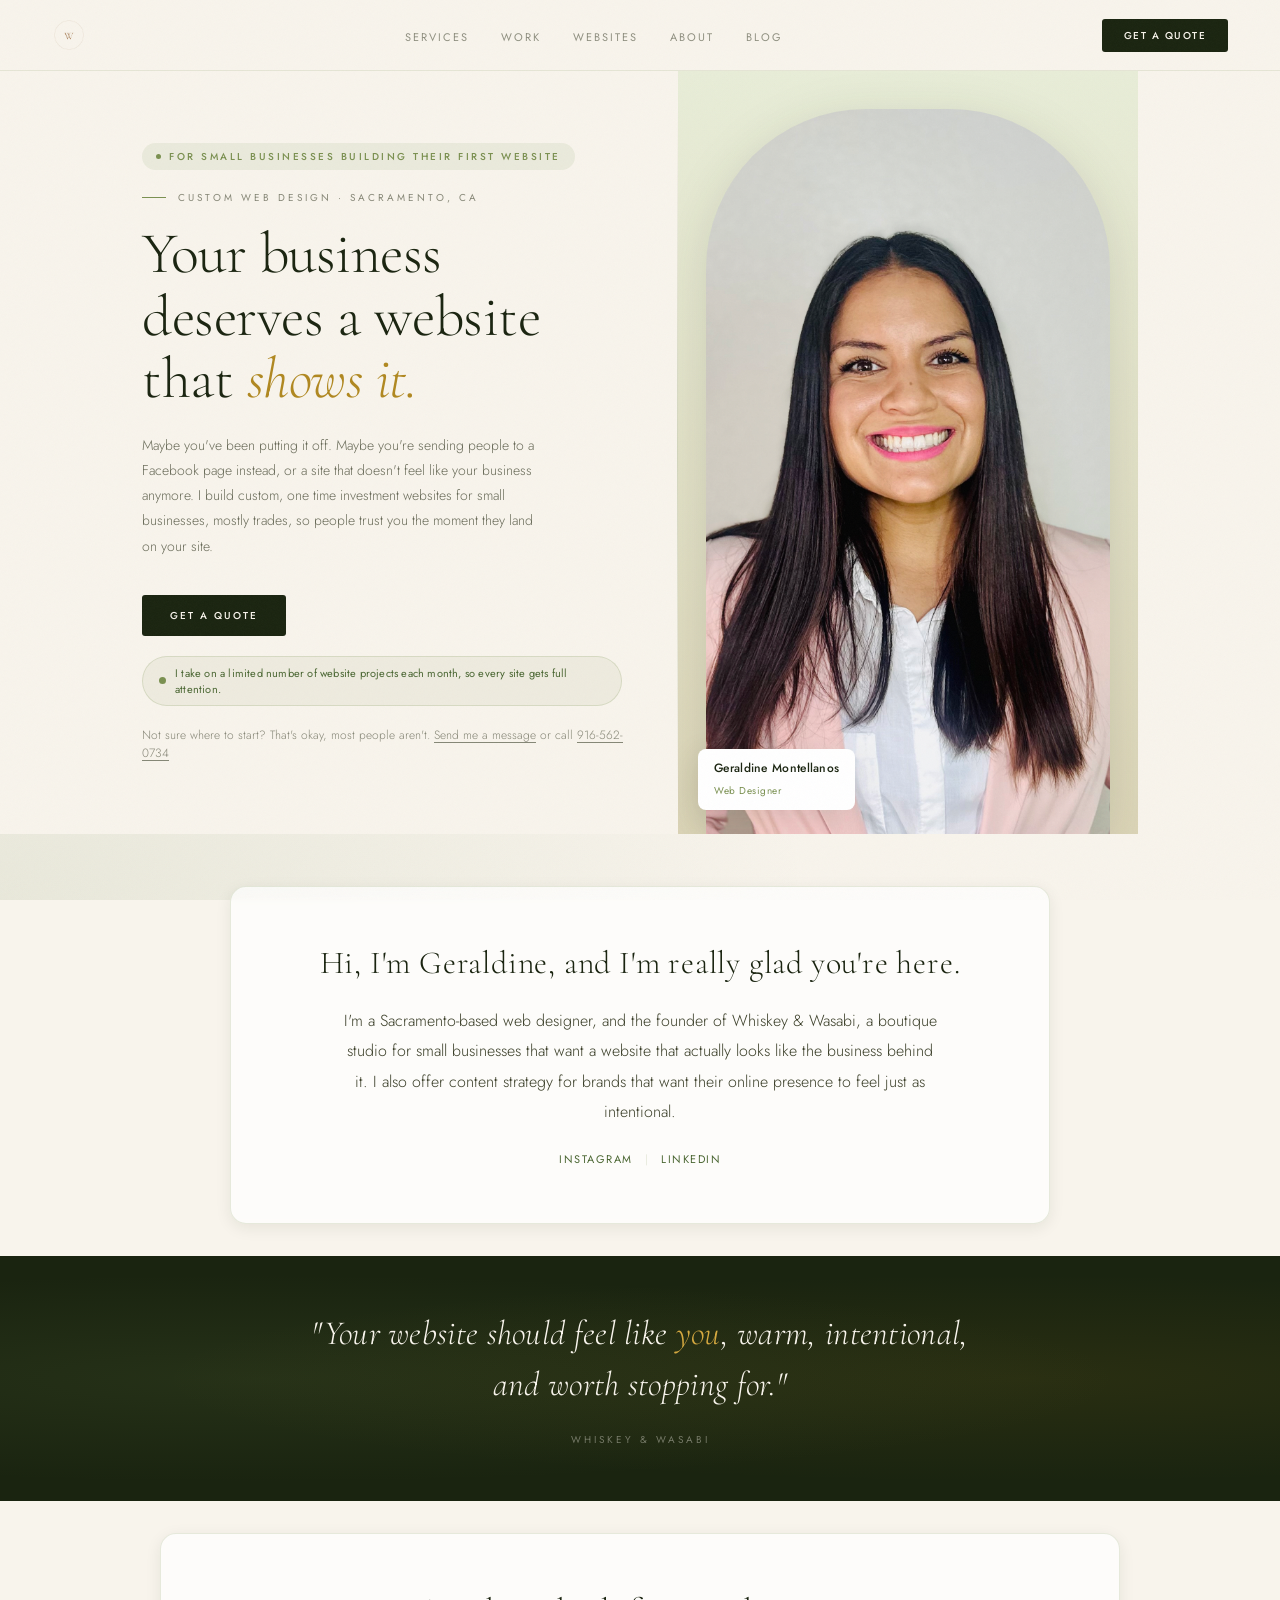
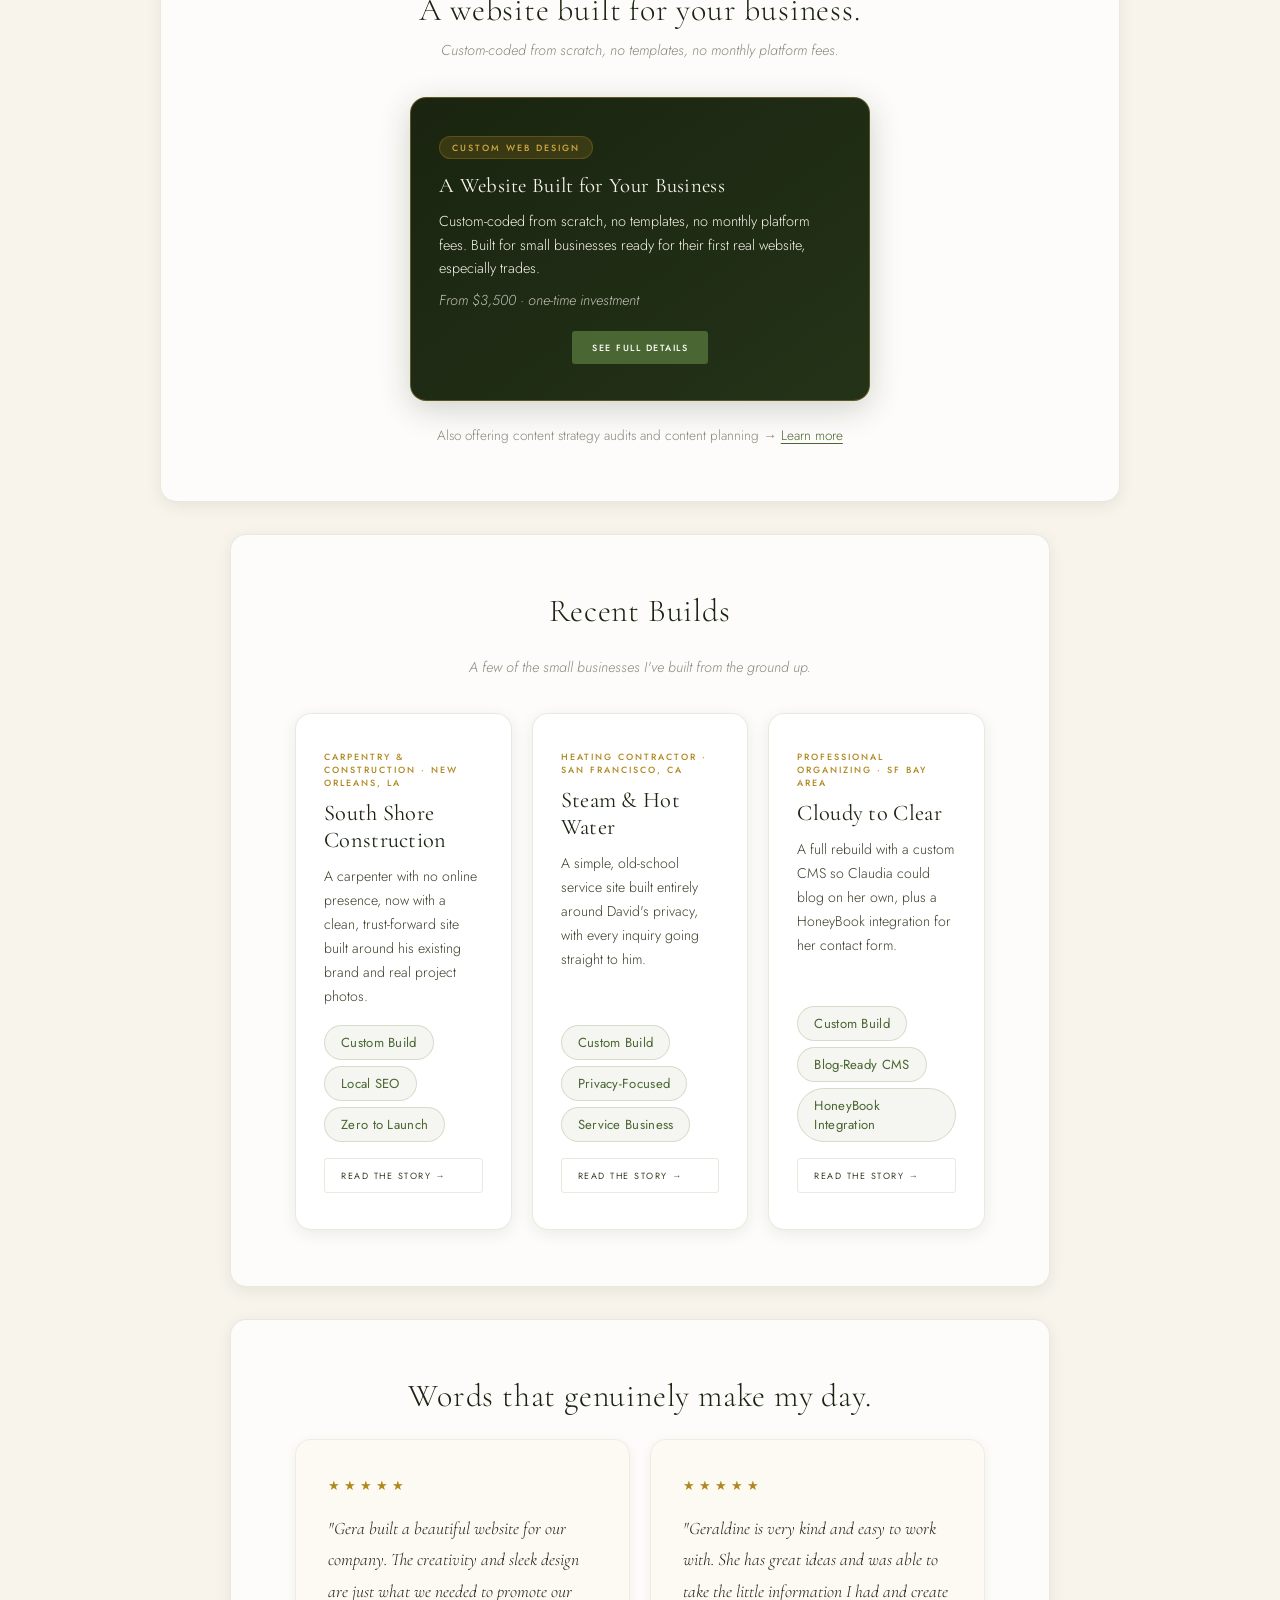
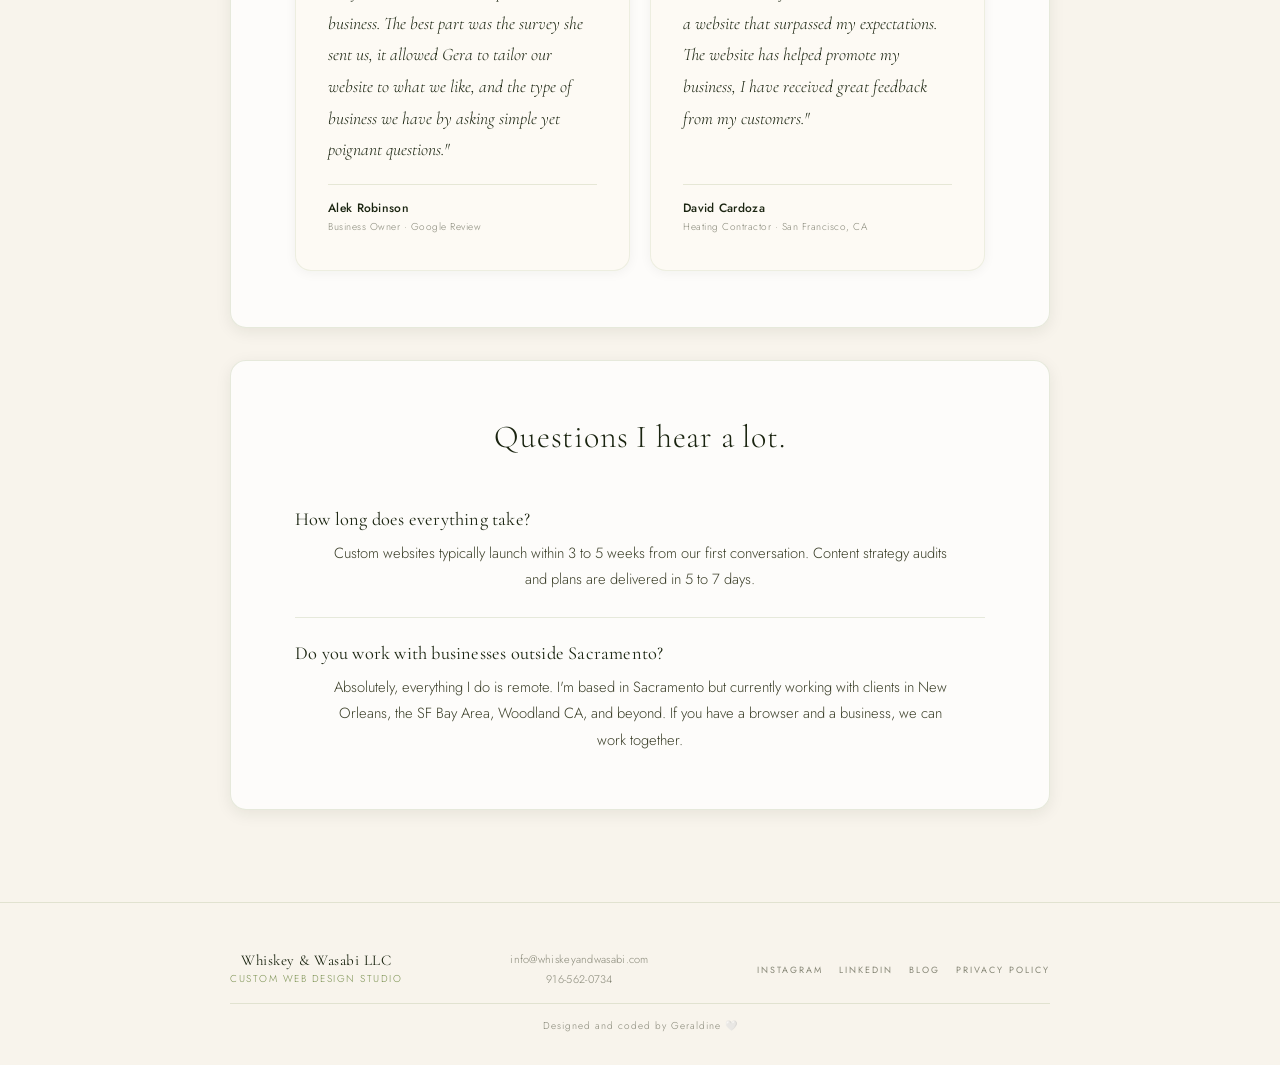
==== commit f2fd64d3: "updated logo" ====
--- a/index.html
+++ b/index.html
@@ -146,7 +146,7 @@
   </div>
   <!-- Nav -->
   <nav class="nav">
-    <a href="index.html" class="nav-logo"><img src="images/logofaf8f5.svg" alt="Whiskey &amp; Wasabi"></a>
+    <a href="index.html" class="nav-logo"><img src="images/logof8f4ec.png" alt="Whiskey &amp; Wasabi"></a>
     <ul class="nav-links">
       <li><a href="#services">Services</a></li>
       <li><a href="#work">Work</a></li>
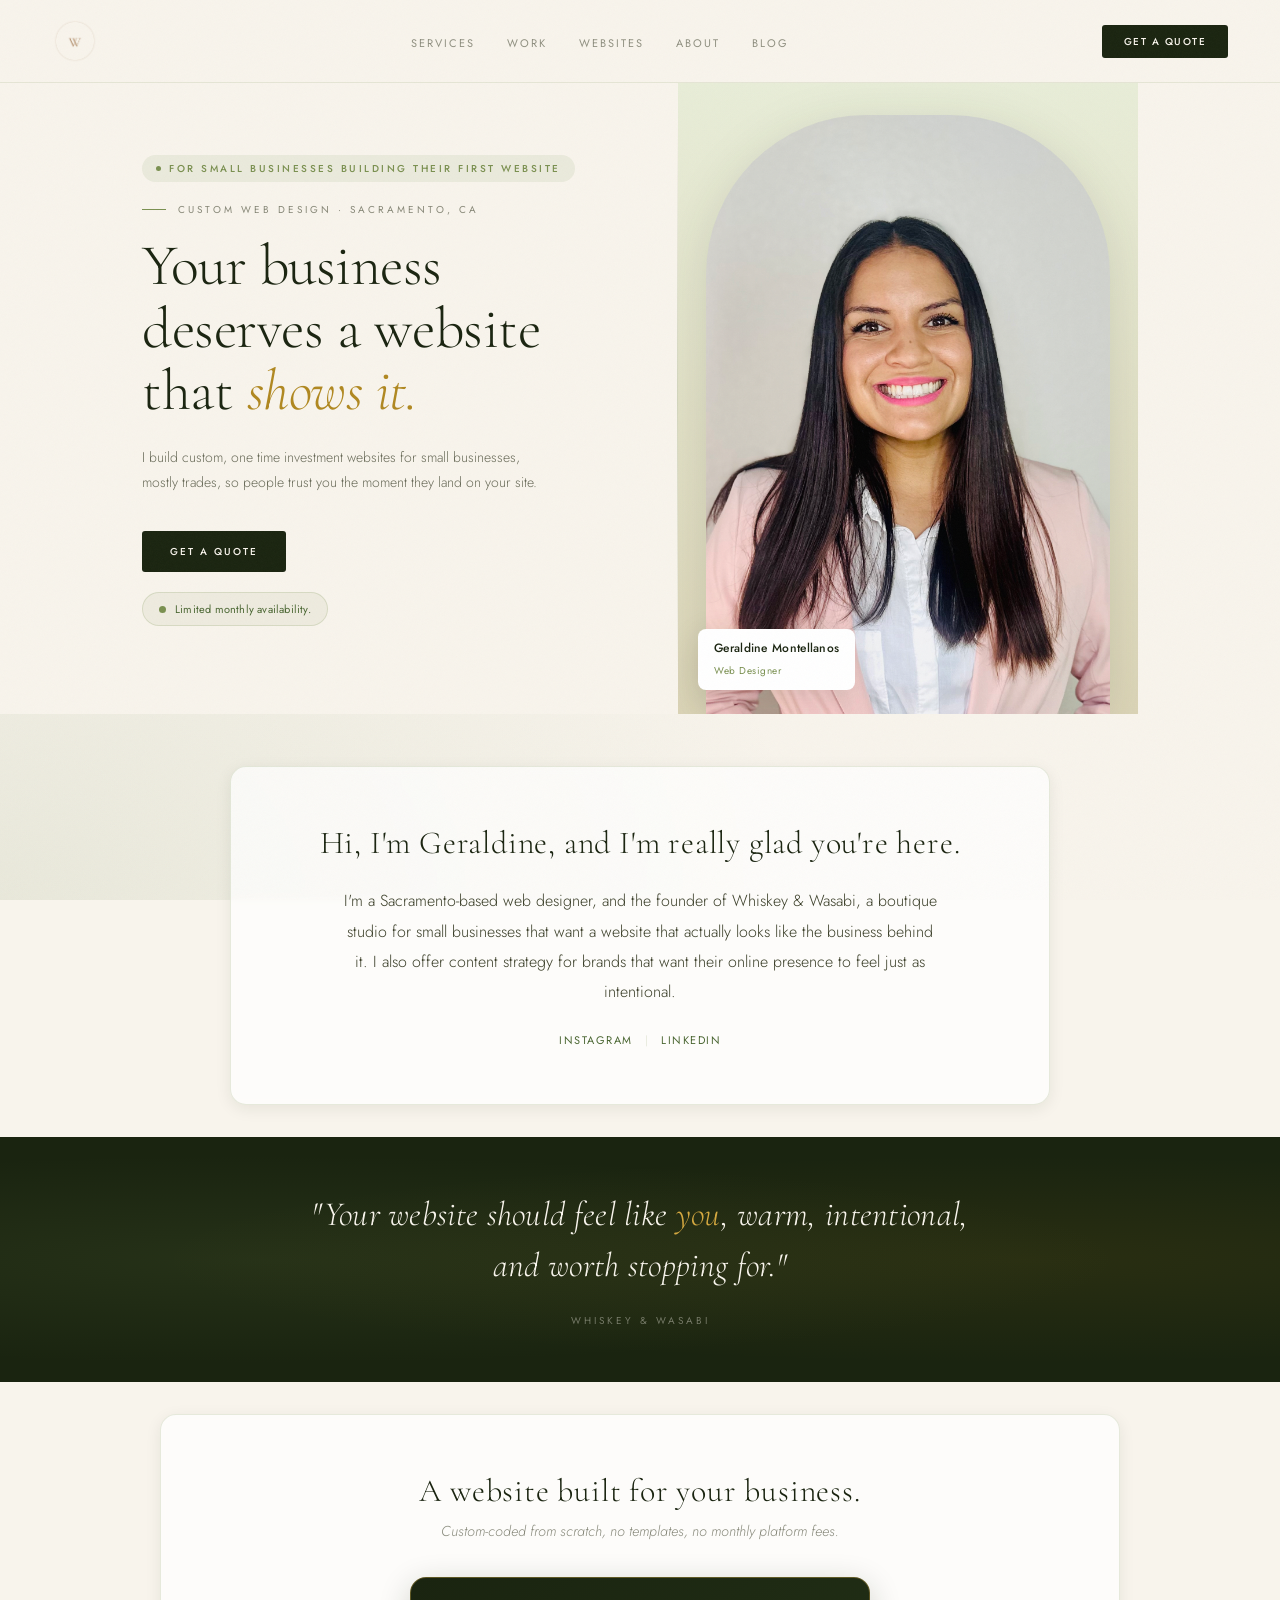
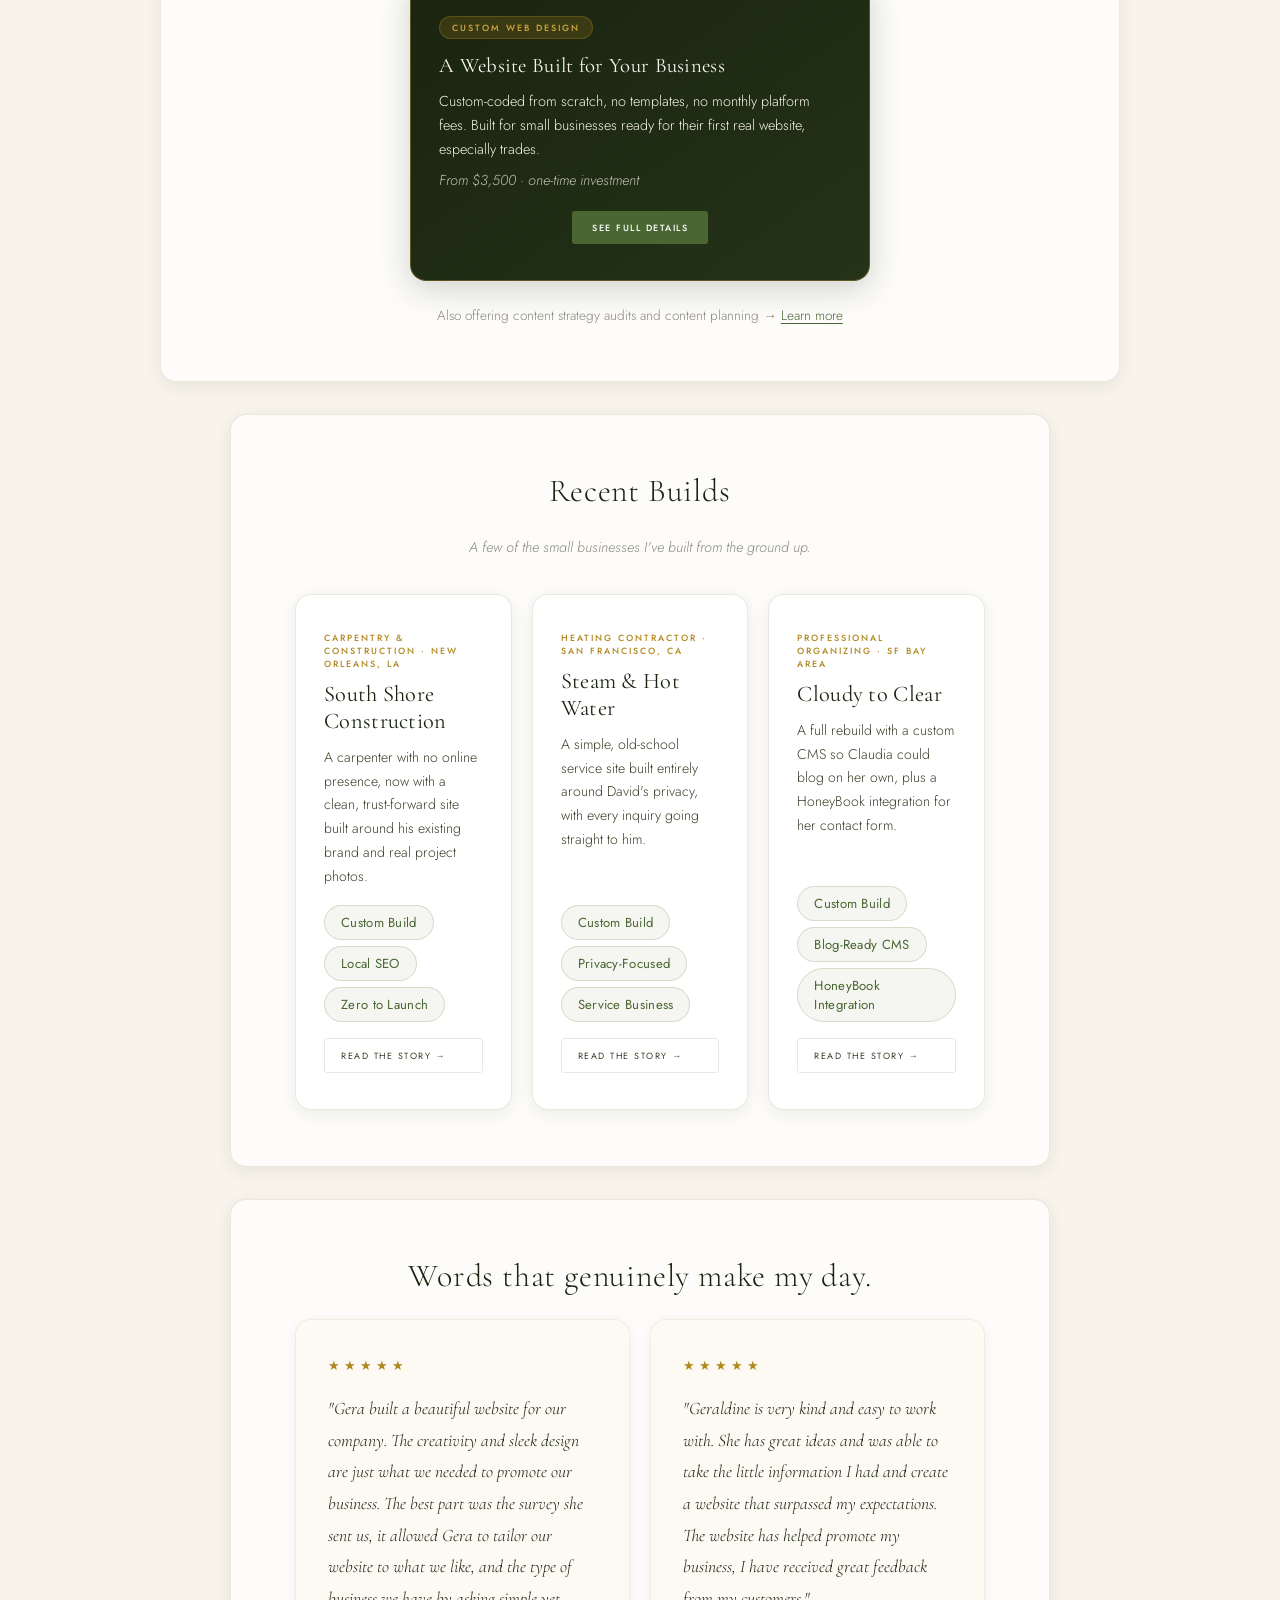
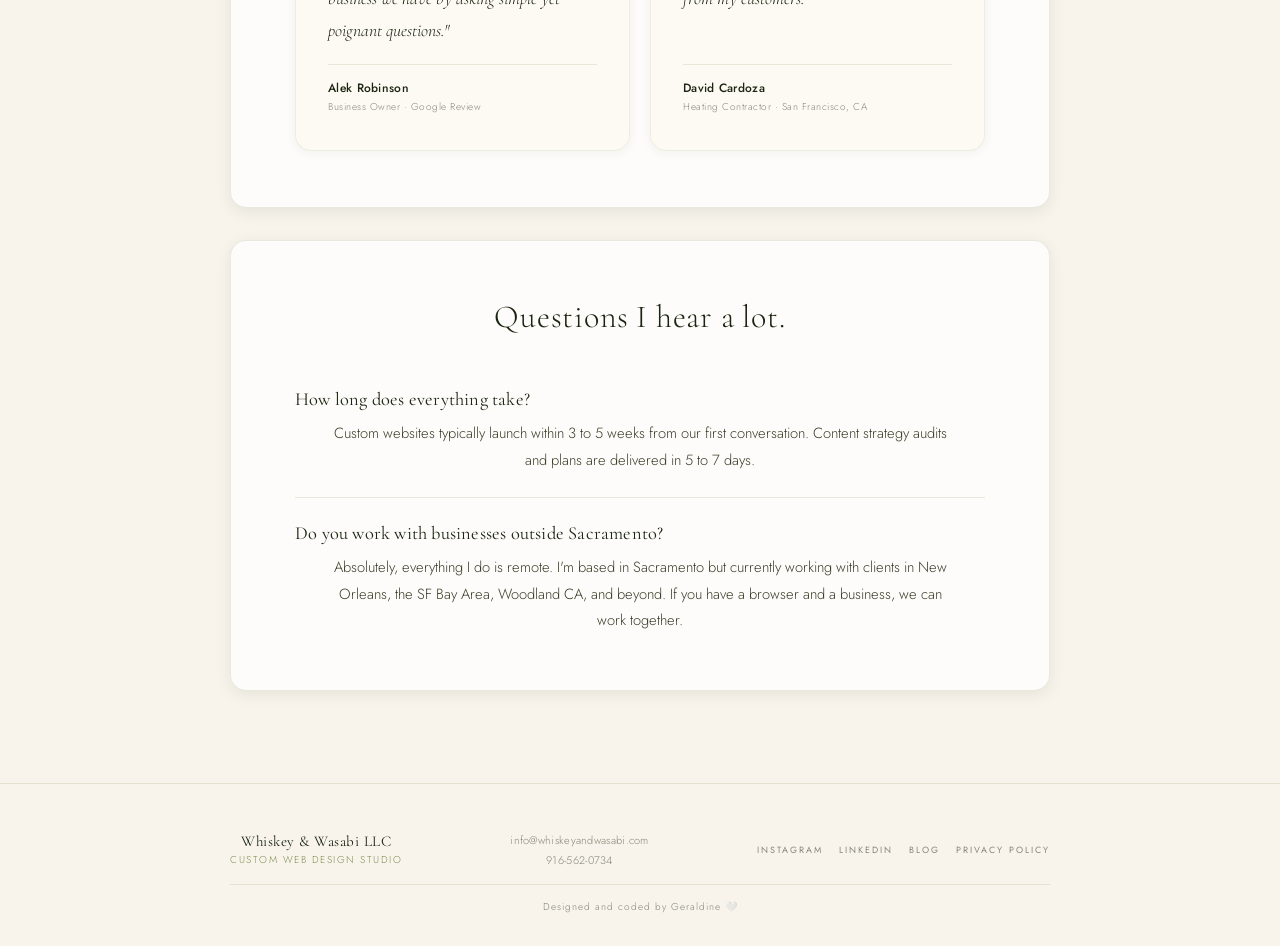
==== commit 9f7cd771: "changed wording to be less wordy" ====
--- a/index.html
+++ b/index.html
@@ -154,6 +154,9 @@
       <li><a href="#welcome">About</a></li>
       <li><a href="blog/">Blog</a></li>
     </ul>
+    <button class="nav-toggle" aria-label="Open menu" aria-expanded="false">
+      <span></span><span></span><span></span>
+    </button>
     <a href="websites/#quote-form" class="nav-cta">Get a Quote</a>
   </nav>
 
@@ -168,22 +171,16 @@
         <span class="eyebrow">Custom Web Design · Sacramento, CA</span>
         <h1>Your business<br>deserves a website<br>that <em>shows it.</em></h1>
         <p class="hero-sub">
-          Maybe you've been putting it off. Maybe you're sending people to a Facebook
-          page instead, or a site that doesn't feel like your business anymore. I build
-          custom, one time investment websites for small businesses, mostly trades,
-          so people trust you the moment they land on your site.
+          I build custom, one time investment websites for small businesses,
+          mostly trades, so people trust you the moment they land on your site.
         </p>
         <div class="hero-buttons">
           <a href="websites/#quote-form" class="btn-primary">Get a Quote</a>
         </div>
         <div class="momentum-note">
           <span class="momentum-dot"></span>
-          I take on a limited number of website projects each month, so every site gets full attention.
-        </div>
-        <p class="hero-note">
-          Not sure where to start? That's okay, most people aren't.
-          <a href="mailto:info@whiskeyandwasabi.com?subject=Quick%20Question">Send me a message</a> or call <a href="tel:9165620734">916-562-0734</a>
-        </p>
+          Limited monthly availability.
+        </div>
       </div>
 
       <div class="hero-photo">
--- a/css/master.css
+++ b/css/master.css
@@ -1729,7 +1729,7 @@
    Nav Logo Image
 ----------------------------- */
 .nav-logo img {
-  height: 34px;
+  height: 46px;
   display: block;
 }
 
@@ -1762,4 +1762,77 @@
   margin: 0 auto;
 }
 
-.case-block + .case-block { margin-top: 8px; }+.case-block + .case-block { margin-top: 8px; }
+
+/* -----------------------------
+   Mobile Nav Toggle (Hamburger)
+----------------------------- */
+.nav-toggle {
+  display: none;
+  background: none;
+  border: none;
+  cursor: pointer;
+  padding: 8px;
+  margin-left: 6px;
+}
+
+.nav-toggle span {
+  display: block;
+  width: 22px;
+  height: 2px;
+  background: var(--dark);
+  margin: 5px 0;
+  transition: transform 0.25s ease, opacity 0.25s ease;
+}
+
+.nav-toggle.active span:nth-child(1) {
+  transform: translateY(7px) rotate(45deg);
+}
+
+.nav-toggle.active span:nth-child(2) {
+  opacity: 0;
+}
+
+.nav-toggle.active span:nth-child(3) {
+  transform: translateY(-7px) rotate(-45deg);
+}
+
+@media (max-width: 900px) {
+  .nav-toggle {
+    display: block;
+    order: 2;
+  }
+
+  .nav-cta {
+    order: 3;
+  }
+
+  .nav-links {
+    display: none;
+    position: absolute;
+    top: 100%;
+    left: 0;
+    right: 0;
+    background: var(--cream);
+    flex-direction: column;
+    gap: 0;
+    border-bottom: 1px solid rgba(122, 144, 80, 0.15);
+    box-shadow: var(--shadow-sm);
+    padding: 8px 0;
+  }
+
+  .nav-links.open {
+    display: flex;
+  }
+
+  .nav-links li {
+    width: 100%;
+    text-align: center;
+  }
+
+  .nav-links a {
+    display: block;
+    padding: 14px 0;
+    opacity: 0.75;
+  }
+}
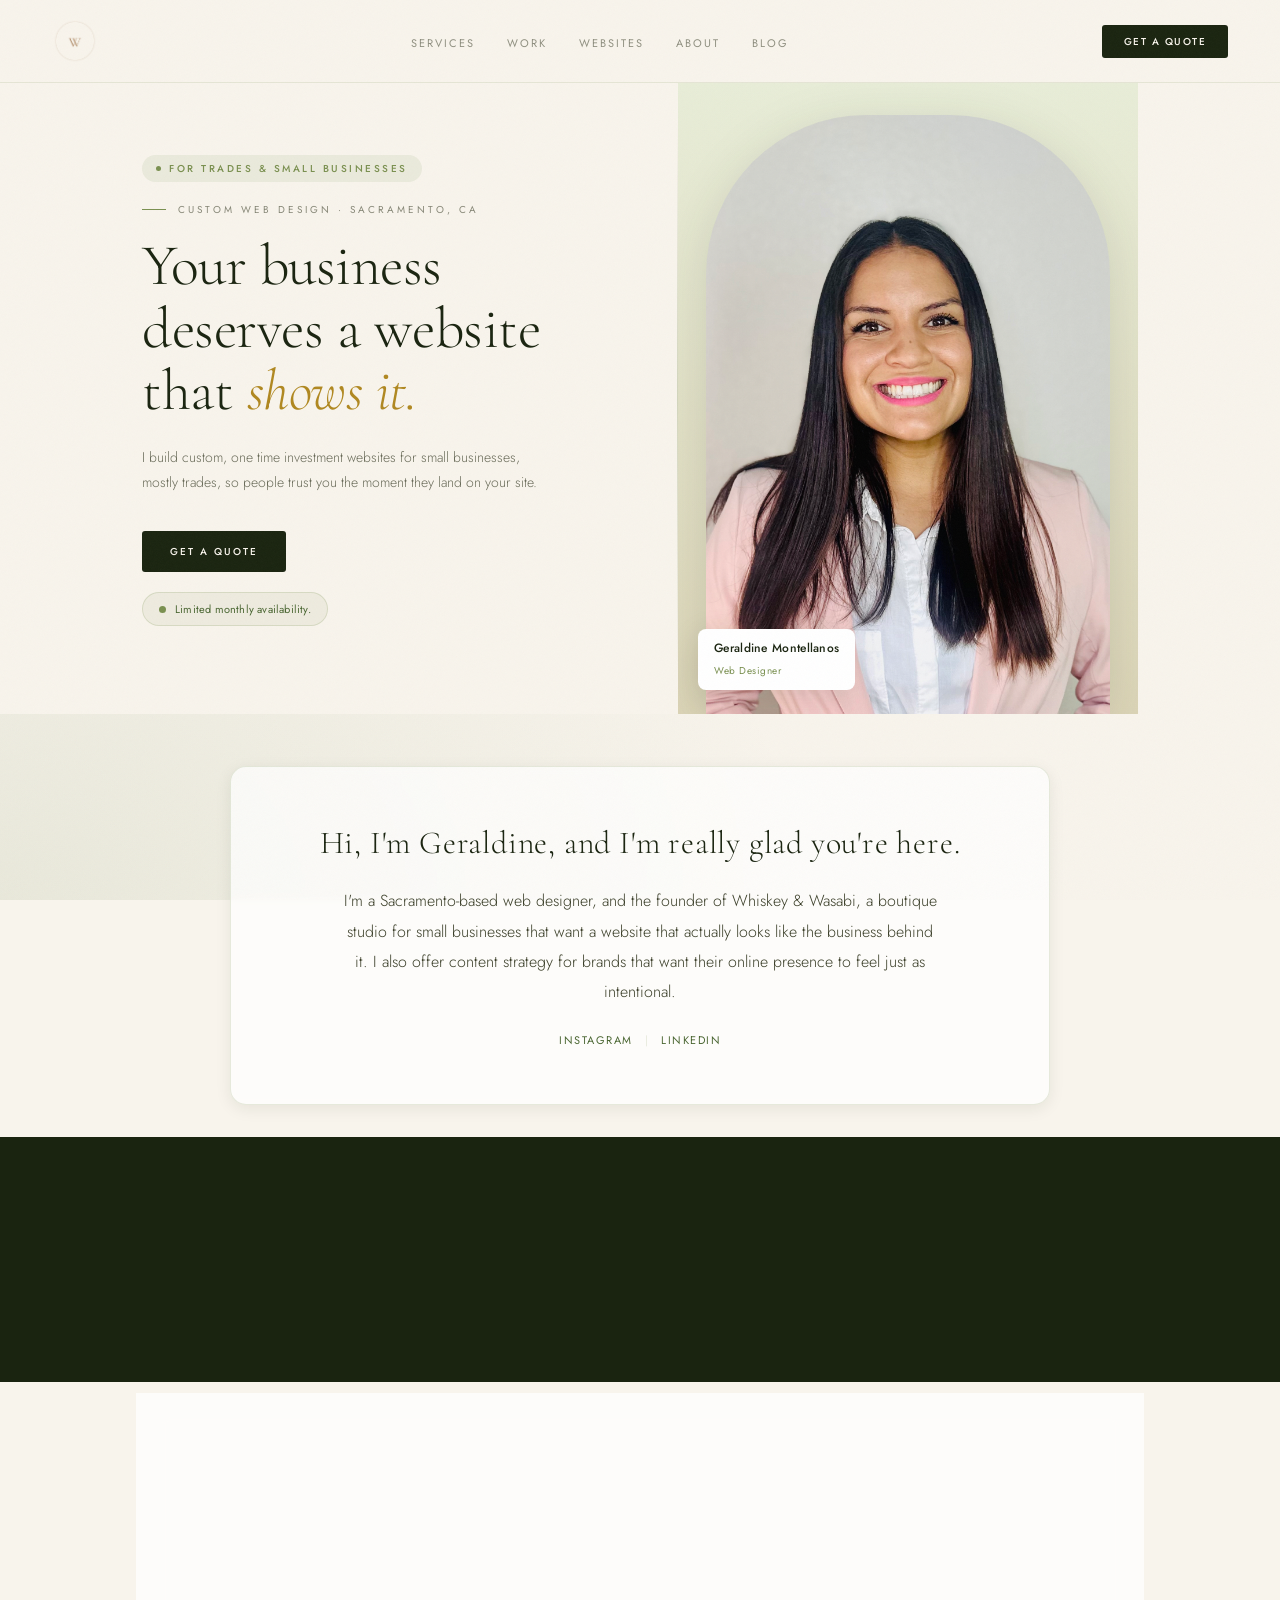
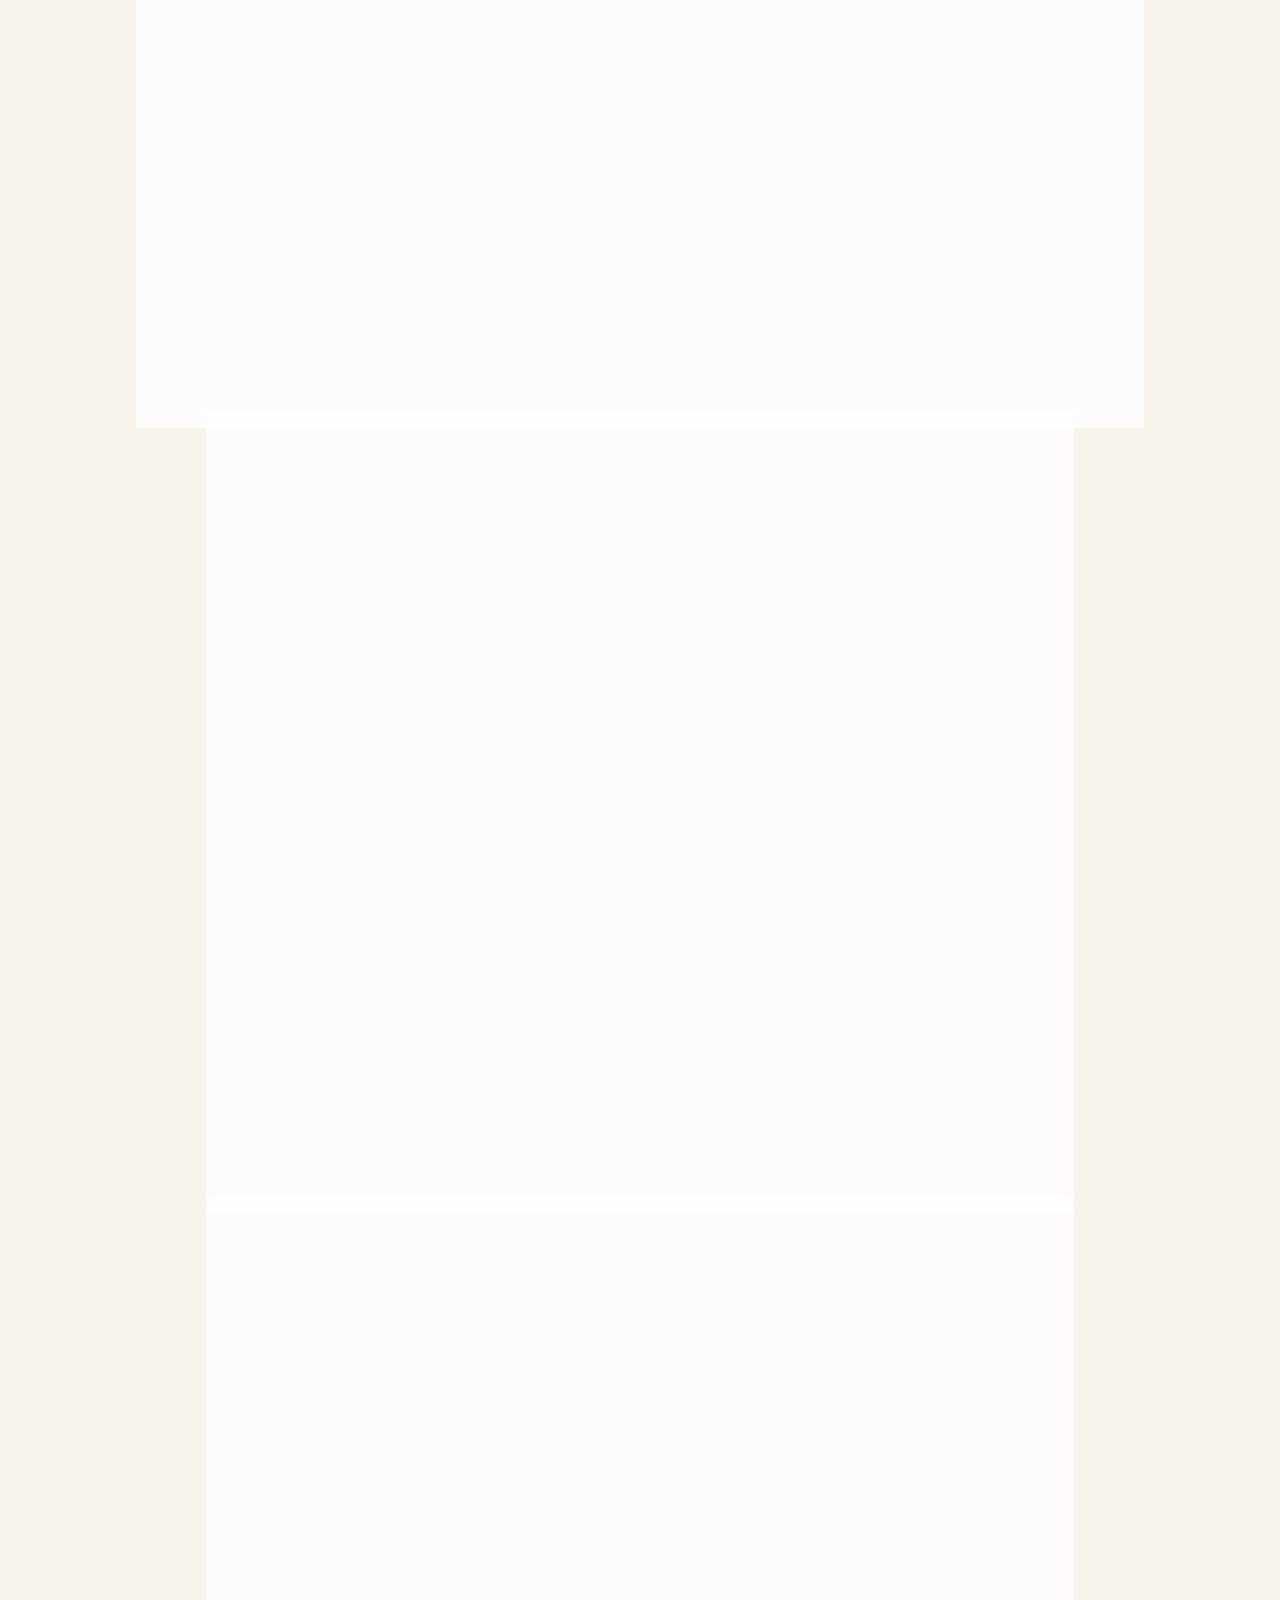
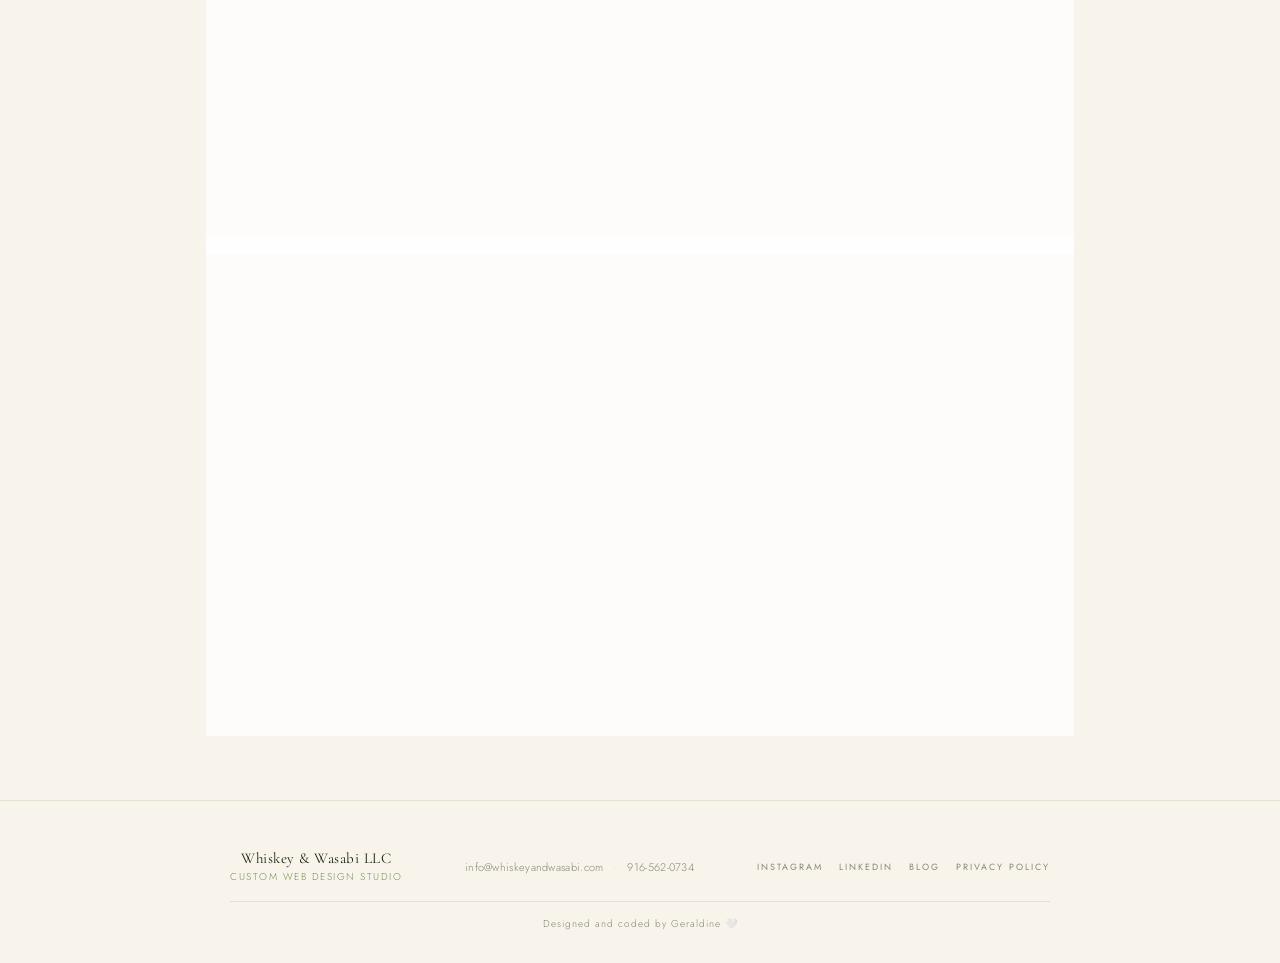
==== commit 82afe916: "changes a few visuals and minimized wording" ====
--- a/index.html
+++ b/index.html
@@ -166,7 +166,7 @@
 
       <div class="hero-text">
         <div class="tag-pill">
-          <span class="dot"></span> For Small Businesses Building Their First Website
+          <span class="dot"></span> For Trades &amp; Small Businesses
         </div>
         <span class="eyebrow">Custom Web Design · Sacramento, CA</span>
         <h1>Your business<br>deserves a website<br>that <em>shows it.</em></h1>
@@ -234,7 +234,9 @@
           </div>
 
         </div>
-        <p class="services-secondary-link">Also offering content strategy audits and content planning &rarr; <a href="content-strategy/">Learn more</a></p>
+        <div style="text-align:center; margin-top:20px;">
+          <a href="content-strategy/" class="btn-ghost">Strategy Services →</a>
+        </div>
       </div>
     </section>
 
@@ -337,6 +339,7 @@
       </div>
       <div class="footer-contact">
         <a href="mailto:info@whiskeyandwasabi.com">info@whiskeyandwasabi.com</a>
+        <span class="footer-divider">&middot;</span>
         <a href="tel:9165620734">916-562-0734</a>
       </div>
       <div class="footer-links-row">
--- a/css/master.css
+++ b/css/master.css
@@ -1504,7 +1504,9 @@
   max-width: 200px;
 }
 
-.footer-contact { display: flex; flex-direction: column; gap: 4px; align-items: center; }
+.footer-contact { display: flex; flex-direction: row; flex-wrap: wrap; gap: 10px; align-items: center; }
+
+.footer-divider { color: var(--card-border); }
 
 .footer-contact a {
   font-size: 11px;
@@ -1587,7 +1589,7 @@
   .web-design-inner { grid-template-columns: 1fr; gap: 24px; }
   .price-block { width: 100%; }
   .footer-inner { flex-direction: column; align-items: flex-start; gap: 12px; }
-  .footer-contact { align-items: flex-start; }
+  .footer-contact { justify-content: flex-start; }
   .testimonial-grid { grid-template-columns: 1fr; }
   .testimonial-grid .testimonial-card:last-child:nth-child(odd) { max-width: 100%; }
   .packages { grid-template-columns: 1fr; }
@@ -1798,12 +1800,12 @@
 }
 
 @media (max-width: 900px) {
+  .nav-cta {
+    order: 2;
+  }
+
   .nav-toggle {
     display: block;
-    order: 2;
-  }
-
-  .nav-cta {
     order: 3;
   }
 
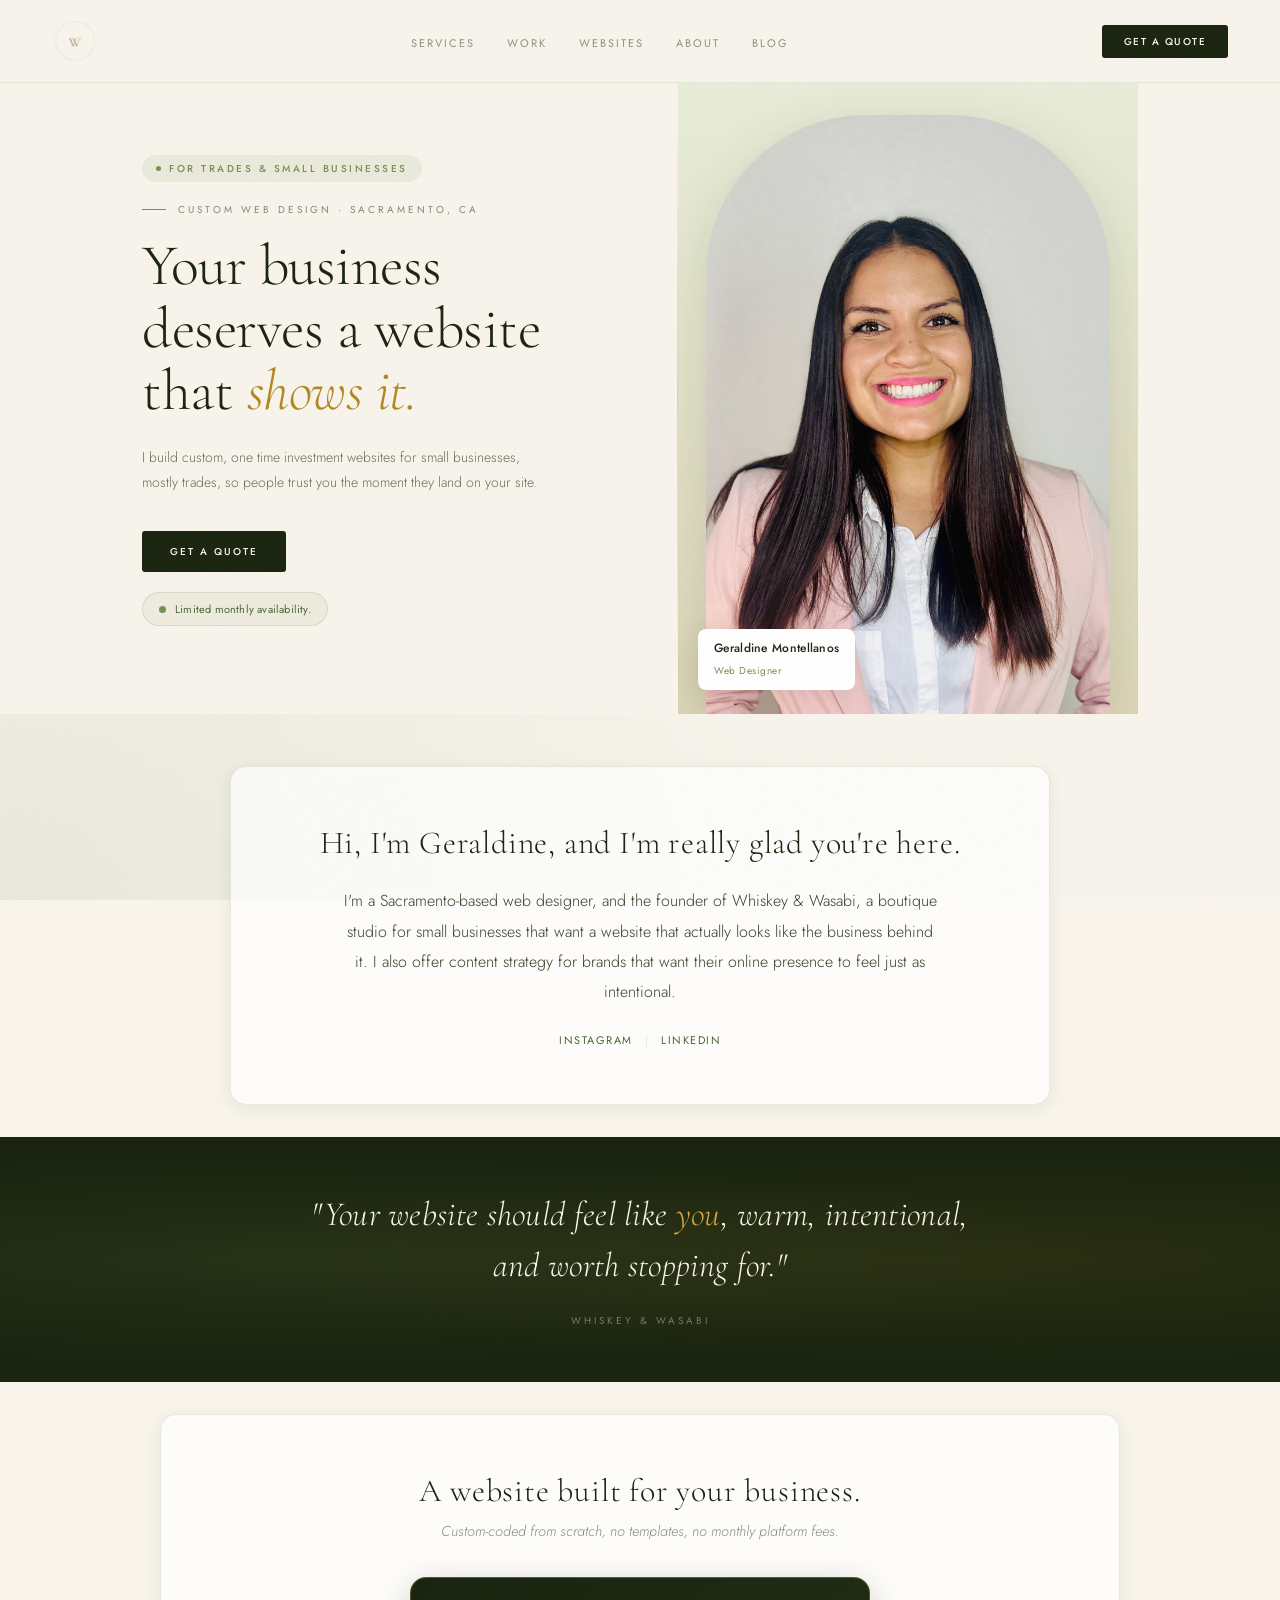
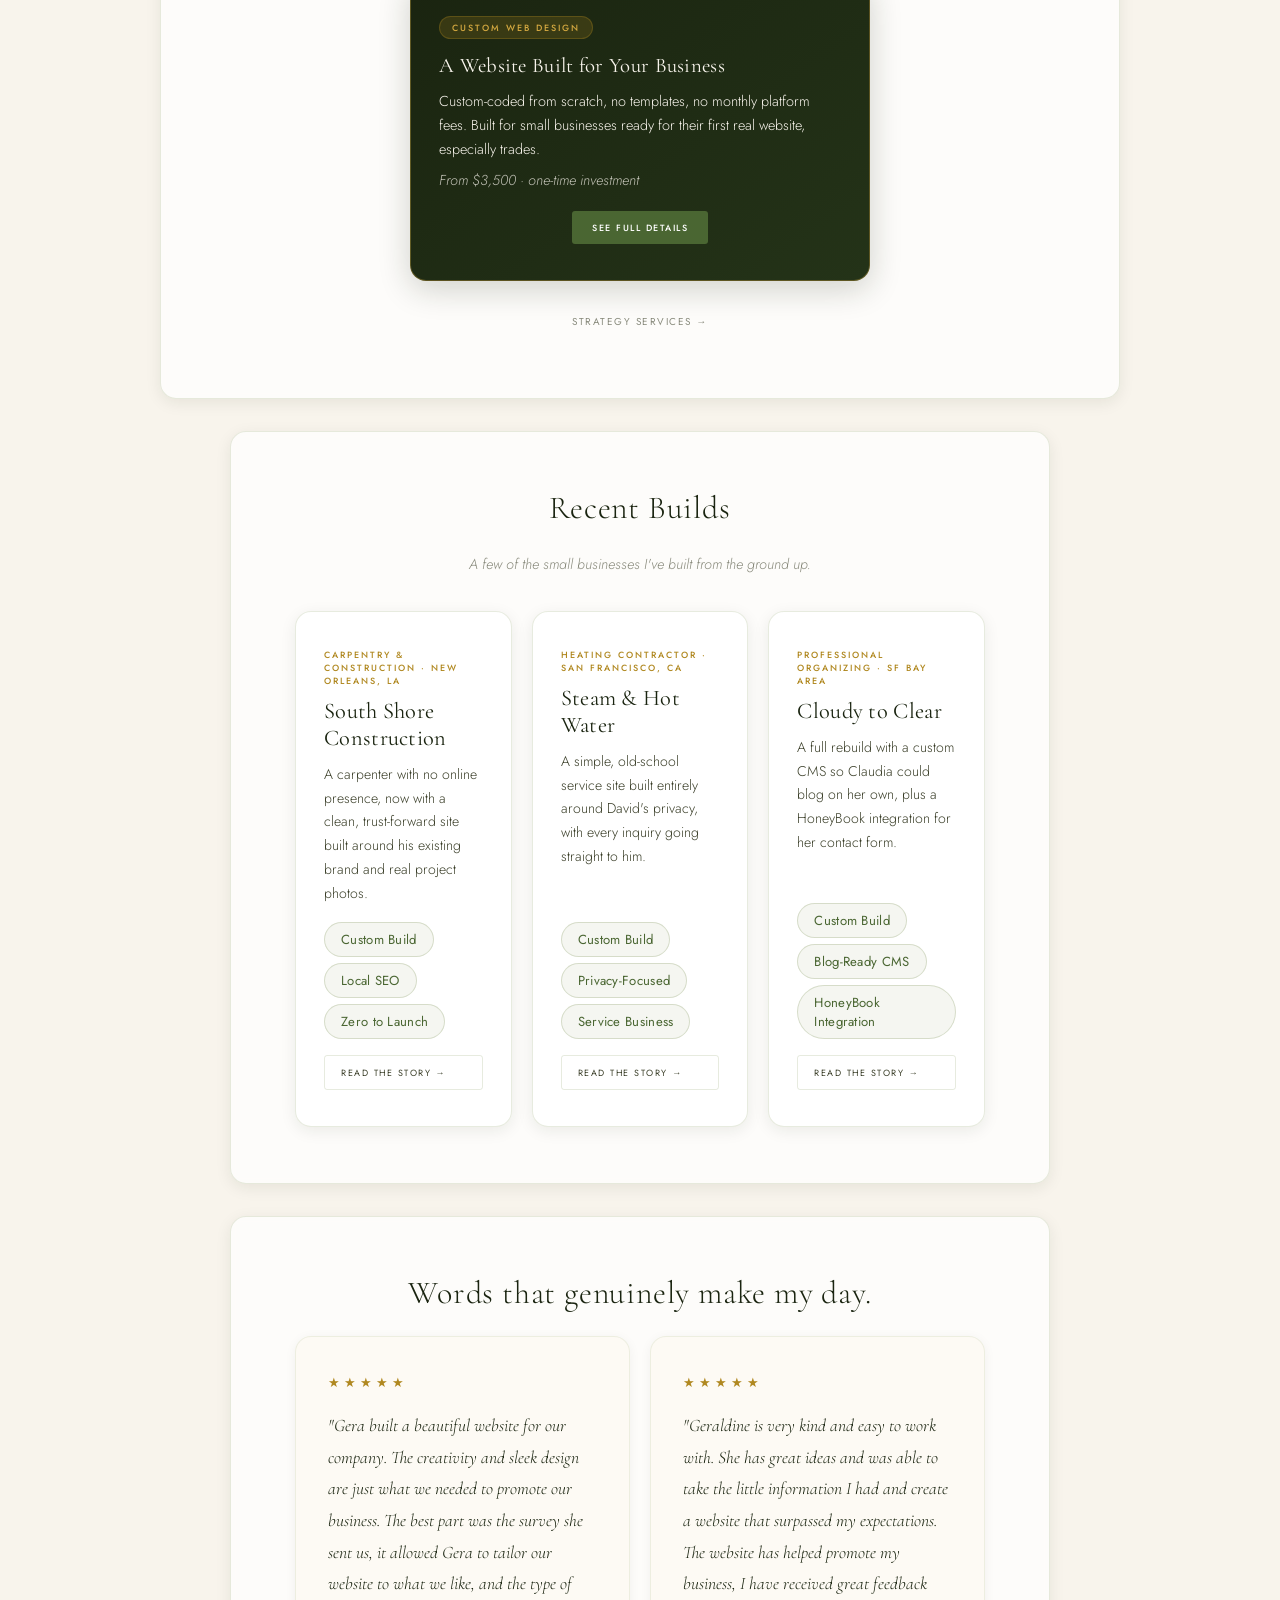
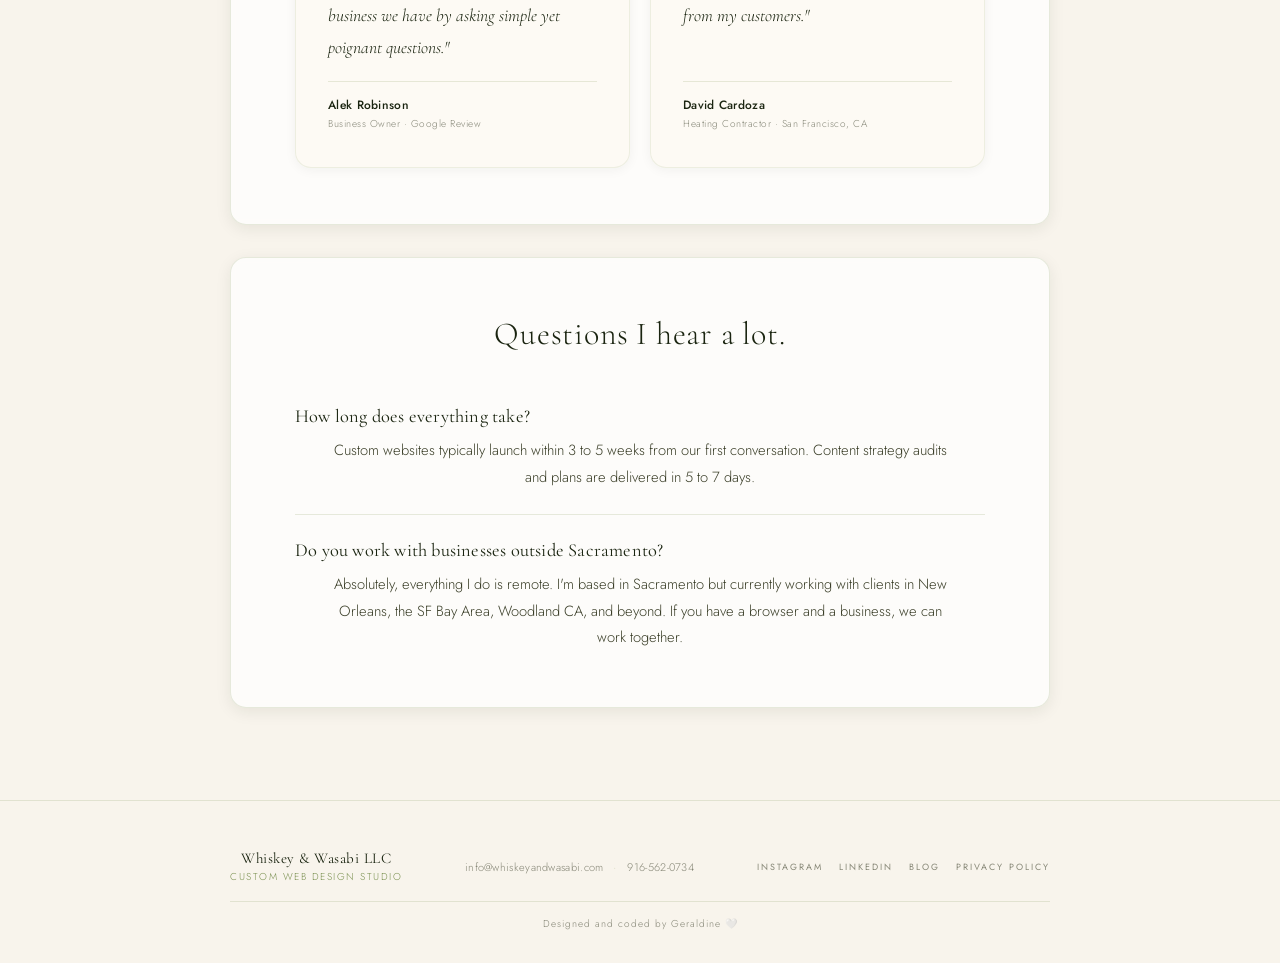
==== commit c7a02884: "updated all files" ====
--- a/index.html
+++ b/index.html
@@ -20,6 +20,13 @@
         "@type": "Person",
         "name": "Geraldine Montellanos"
       },
+      "sameAs": [
+        "https://www.linkedin.com/in/geraldine-montellanos-722b462b3",
+        "https://instagram.com/geraldinemontellanos",
+        "https://www.facebook.com/whiskeyandwasabi/",
+        "https://share.google/JocaN2PWLAwEd80Lg",
+        "https://nextdoor.com/page/whiskey-wasabi-llc"
+      ],
       "serviceArea": {
         "@type": "GeoCircle",
         "description": "Sacramento, Woodland, Bay Area, and nationwide remote"
@@ -31,7 +38,8 @@
           {"@type": "Offer", "itemOffered": {"@type": "Service", "name": "Custom Website Design", "price": "3500", "priceCurrency": "USD"}},
           {"@type": "Offer", "itemOffered": {"@type": "Service", "name": "Creative Strategy Audit", "price": "797", "priceCurrency": "USD"}},
           {"@type": "Offer", "itemOffered": {"@type": "Service", "name": "30-Day Content Starter Plan", "price": "997", "priceCurrency": "USD"}},
-          {"@type": "Offer", "itemOffered": {"@type": "Service", "name": "Bio + Profile Optimization", "price": "150", "priceCurrency": "USD"}}
+          {"@type": "Offer", "itemOffered": {"@type": "Service", "name": "Bio + Profile Optimization", "price": "150", "priceCurrency": "USD"}},
+          {"@type": "Offer", "itemOffered": {"@type": "Service", "name": "Content, Delivered", "price": "850", "priceCurrency": "USD"}}
         ]
       },
       "aggregateRating": {
@@ -83,7 +91,10 @@
   },
   "sameAs": [
     "https://www.linkedin.com/in/geraldine-montellanos-722b462b3",
-    "https://instagram.com/geraldinemontellanos"
+    "https://instagram.com/geraldinemontellanos",
+    "https://www.facebook.com/whiskeyandwasabi/",
+    "https://share.google/JocaN2PWLAwEd80Lg",
+    "https://nextdoor.com/page/whiskey-wasabi-llc"
   ],
   "worksFor": {
     "@type": "Organization",
@@ -362,4 +373,4 @@
     });
   </script>
 </body>
-</html>+</html>
--- a/css/master.css
+++ b/css/master.css
@@ -1588,8 +1588,9 @@
   .work-grid { grid-template-columns: 1fr; }
   .web-design-inner { grid-template-columns: 1fr; gap: 24px; }
   .price-block { width: 100%; }
-  .footer-inner { flex-direction: column; align-items: flex-start; gap: 12px; }
-  .footer-contact { justify-content: flex-start; }
+  .footer-inner { flex-direction: column; align-items: center; gap: 12px; text-align: center; }
+  .footer-contact { justify-content: center; }
+  .footer-links-row { justify-content: center; flex-wrap: wrap; }
   .testimonial-grid { grid-template-columns: 1fr; }
   .testimonial-grid .testimonial-card:last-child:nth-child(odd) { max-width: 100%; }
   .packages { grid-template-columns: 1fr; }
@@ -1837,4 +1838,4 @@
     padding: 14px 0;
     opacity: 0.75;
   }
-}+}
